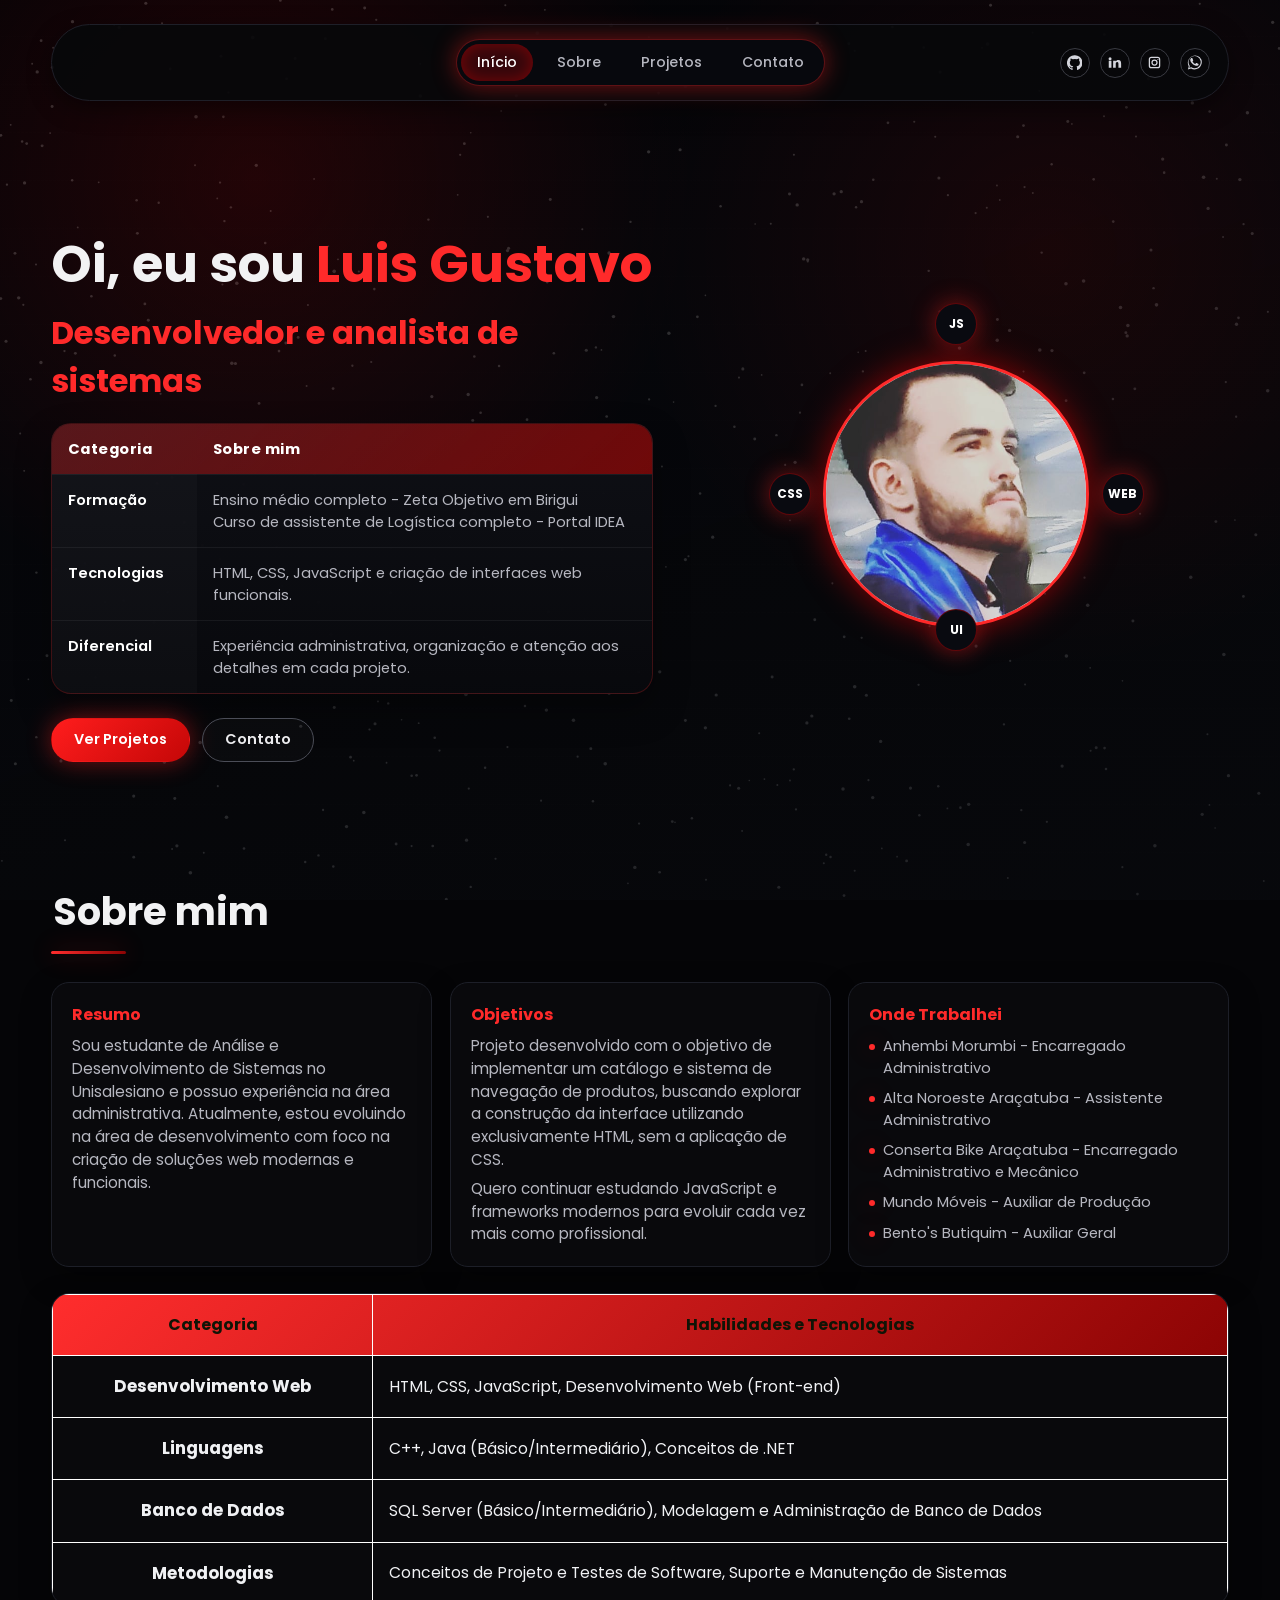
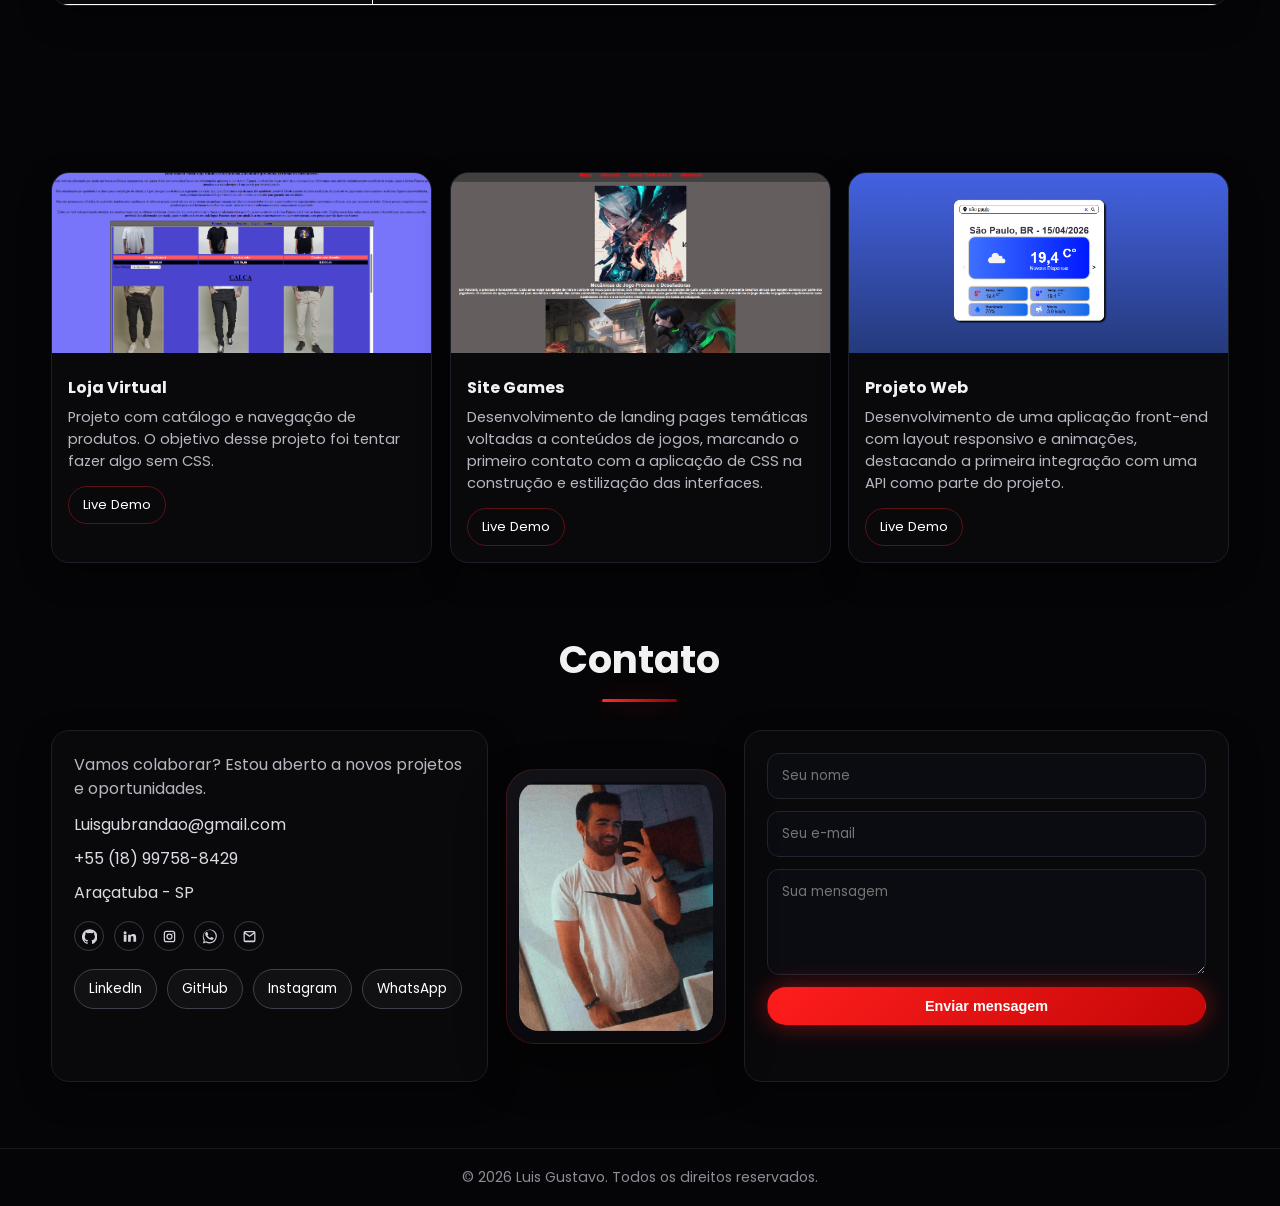
==== index.html @ 39b9f065 "Update index.html" ====
<!DOCTYPE html>
<html lang="pt-BR">
<head>
  <meta charset="UTF-8" />
  <meta name="viewport" content="width=device-width, initial-scale=1.0" />
  <title>Luis Gustavo | Portfólio</title>
  <link rel="icon" type="image/png" href="imagem/favicon.png.png" />
  <link rel="preconnect" href="https://fonts.googleapis.com" />
  <link rel="preconnect" href="https://fonts.gstatic.com" crossorigin />
  <link href="https://fonts.googleapis.com/css2?family=Poppins:wght@300;400;500;600;700;800&display=swap" rel="stylesheet" />
  <link rel="stylesheet" href="styles.css?v=20260416-1" />
  <style>
    .contact-form {
      position: relative;
      display: grid !important;
      grid-template-columns: 1fr !important;
      gap: 12px !important;
    }

    .contact-form input:not([type="hidden"]),
    .contact-form textarea {
      width: 100%;
      display: block;
      background: #0b0c12;
      border: 1px solid #22242f;
      border-radius: 12px;
      padding: 12px 14px;
      color: #fff;
      font-family: inherit;
    }

    .contact-form input:not([type="hidden"]):focus,
    .contact-form textarea:focus {
      outline: none;
      border-color: #a20a0a;
      box-shadow: 0 0 0 3px rgba(255, 0, 0, 0.12);
    }

    .contact-form input[type="hidden"] {
      display: none !important;
    }

    .contact-form .form-honeypot {
      position: absolute !important;
      left: -9999px !important;
      width: 1px !important;
      height: 1px !important;
      opacity: 0 !important;
      pointer-events: none !important;
    }
  </style>
</head>
<body>
  <canvas id="bg" aria-hidden="true"></canvas>
  <div class="page-bg" aria-hidden="true"></div>

  <header class="topbar">
    <nav class="menu" aria-label="Navegação principal">
      <a href="#home" class="menu-link active">Início</a>
      <a href="#about" class="menu-link">Sobre</a>
      <a href="#projects" class="menu-link">Projetos</a>
      <a href="#contact" class="menu-link">Contato</a>
    </nav>

    <div class="top-icons" aria-label="Links rápidos">
      <a class="icon-link" href="https://github.com/LuisGuga00" target="_blank" rel="noreferrer" title="GitHub" aria-label="GitHub">
        <svg viewBox="0 0 24 24" aria-hidden="true"><path d="M12 .5a12 12 0 0 0-3.8 23.4c.6.1.8-.2.8-.6v-2.1c-3.3.7-4-1.4-4-1.4-.6-1.3-1.3-1.7-1.3-1.7-1.1-.7.1-.7.1-.7 1.2.1 1.9 1.2 1.9 1.2 1.1 1.8 2.8 1.3 3.5 1 .1-.8.4-1.3.8-1.6-2.7-.3-5.5-1.4-5.5-6a4.8 4.8 0 0 1 1.3-3.4c-.1-.3-.6-1.5.1-3.1 0 0 1-.3 3.5 1.3a12 12 0 0 1 6.3 0c2.4-1.6 3.5-1.3 3.5-1.3.7 1.6.2 2.8.1 3.1a4.8 4.8 0 0 1 1.3 3.4c0 4.7-2.8 5.7-5.5 6 .4.3.9 1 .9 2.1v3.1c0 .4.2.7.8.6A12 12 0 0 0 12 .5Z"/></svg>
      </a>
      <a class="icon-link" href="https://www.linkedin.com/in/luis-gustavo-brand%C3%A3o-748a73319?utm_source=share_via&utm_content=profile&utm_medium=member_android" target="_blank" rel="noreferrer" title="LinkedIn" aria-label="LinkedIn">
        <svg viewBox="0 0 24 24" aria-hidden="true"><path d="M4.9 3.5a2.4 2.4 0 1 0 0 4.8 2.4 2.4 0 0 0 0-4.8ZM2.8 20.5h4.3V9.3H2.8v11.2Zm7 0H14v-6c0-1.6.3-3.2 2.3-3.2s2 1.8 2 3.3v5.9h4.3v-6.7c0-3.3-.7-5.9-4.6-5.9-1.9 0-3.2 1-3.7 2h-.1V9.3H9.8c.1 1.2 0 11.2 0 11.2Z"/></svg>
      </a>
      <a class="icon-link" href="https://www.instagram.com/luis_guga00?igsh=MWEwZDkyc3loMm81bg==" target="_blank" rel="noreferrer" title="Instagram" aria-label="Instagram">
        <svg viewBox="0 0 24 24" aria-hidden="true"><path d="M7 2.8h10A4.2 4.2 0 0 1 21.2 7v10a4.2 4.2 0 0 1-4.2 4.2H7A4.2 4.2 0 0 1 2.8 17V7A4.2 4.2 0 0 1 7 2.8Zm-.1 2A2.1 2.1 0 0 0 4.8 6.9v10.2a2.1 2.1 0 0 0 2.1 2.1h10.2a2.1 2.1 0 0 0 2.1-2.1V6.9a2.1 2.1 0 0 0-2.1-2.1H6.9Zm10.6 1.5a.9.9 0 1 1 0 1.8.9.9 0 0 1 0-1.8ZM12 7a5 5 0 1 1 0 10 5 5 0 0 1 0-10Zm0 2a3 3 0 1 0 0 6 3 3 0 0 0 0-6Z"/></svg>
      </a>
      <a class="icon-link" href="https://w.app/4zainm" target="_blank" rel="noreferrer" title="WhatsApp" aria-label="WhatsApp">
        <svg viewBox="0 0 24 24" aria-hidden="true"><path d="M20.5 3.5A11.7 11.7 0 0 0 2.8 18.2L1.4 23l5-1.3a11.8 11.8 0 0 0 5.6 1.4h.1A11.7 11.7 0 0 0 20.5 3.5Zm-8.4 17.6h-.1a9.7 9.7 0 0 1-4.9-1.4l-.4-.2-3 .8.8-2.9-.2-.4a9.7 9.7 0 1 1 7.8 4.1Zm5.3-7.3c-.3-.2-1.8-.9-2.1-1-.3-.1-.5-.2-.8.2l-.8 1c-.1.2-.3.2-.6.1s-1.3-.5-2.5-1.5c-.9-.8-1.5-1.8-1.7-2.1-.2-.3 0-.4.1-.6l.6-.7c.2-.2.2-.4.3-.6.1-.2 0-.4 0-.6 0-.1-.8-1.9-1.1-2.6-.3-.6-.5-.5-.8-.5h-.7c-.2 0-.6.1-.9.4-.3.3-1.2 1.1-1.2 2.7s1.2 3.2 1.4 3.4c.2.2 2.3 3.6 5.5 5 .8.3 1.5.5 2 .7.8.2 1.5.2 2.1.1.6-.1 1.8-.7 2.1-1.4.3-.7.3-1.3.2-1.4-.1-.1-.3-.2-.6-.4Z"/></svg>
      </a>
    </div>
  </header>

  <main>
    <section id="home" class="section hero">
      <div class="hero-text reveal">
        <h1>Oi, eu sou <span>Luis Gustavo</span></h1>
        <h2>Desenvolvedor e analista de sistemas</h2>
        <div class="hero-highlights" aria-label="Resumo profissional de Luis Gustavo">
          <table class="hero-table">
            <thead>
              <tr>
                <th>Categoria</th>
                <th>Sobre mim</th>
              </tr>
            </thead>
            <tbody>
              <tr>
                <td>Formação</td>
                <td>Ensino médio completo - Zeta Objetivo em Birigui<br />Curso de assistente de Logística completo - Portal IDEA</td>
              </tr>
              <tr>
                <td>Tecnologias</td>
                <td>HTML, CSS, JavaScript e criação de interfaces web funcionais.</td>
              </tr>
              <tr>
                <td>Diferencial</td>
                <td>Experiência administrativa, organização e atenção aos detalhes em cada projeto.</td>
              </tr>
            </tbody>
          </table>
        </div>

        <div class="hero-buttons">
          <a href="#projects" class="btn btn-primary">Ver Projetos</a>
          <a href="#contact" class="btn btn-secondary">Contato</a>
        </div>
      </div>

      <div class="hero-photo reveal delay-1">
        <div class="photo-ring">
          <img src="imagem/foto de perfil.jpg" alt="Foto de Luis Gustavo" />
        </div>

        <div class="orbit orbit-1"><span>JS</span></div>
        <div class="orbit orbit-2"><span>UI</span></div>
        <div class="orbit orbit-3"><span>WEB</span></div>
        <div class="orbit orbit-4"><span>CSS</span></div>
      </div>
    </section>

    <section id="about" class="section about">
      <div class="about-heading">
        
        <h3 class="section-title reveal">Sobre mim</h3>
      </div>

      <div class="about-grid">
        <article class="about-card reveal reveal-left">
          <h4>Resumo</h4>
          <p>
            Sou estudante de Análise e Desenvolvimento de Sistemas no Unisalesiano
             e possuo experiência na área administrativa. Atualmente, estou evoluindo
             na área de desenvolvimento com foco na criação de soluções web modernas e funcionais.
          </p>
        </article>

        <article class="about-card reveal reveal-pop delay-1">
          <h4>Objetivos</h4>
          <p>
           Projeto desenvolvido com o objetivo de implementar um catálogo e sistema de navegação de 
           produtos, buscando explorar a construção da interface utilizando exclusivamente HTML, sem a aplicação de CSS.
          </p>
          <p>
            Quero continuar estudando JavaScript e frameworks modernos para evoluir
            cada vez mais como profissional.
          </p>
        </article>

        <article class="about-card reveal reveal-right delay-2">
          <h4>Onde Trabalhei</h4>
          <ul class="work-list">
            <li>Anhembi Morumbi - Encarregado Administrativo</li>
            <li>Alta Noroeste Araçatuba - Assistente Administrativo</li>
            <li>Conserta Bike Araçatuba - Encarregado Administrativo e Mecânico</li>
            <li>Mundo Móveis - Auxiliar de Produção</li>
            <li>Bento's Butiquim - Auxiliar Geral</li>
          </ul>
        </article>
      </div>

      <div class="about-skills reveal reveal-pop delay-2">
        <table class="skills-table" aria-label="Habilidades técnicas">
          <thead>
            <tr>
              <th>Categoria</th>
              <th>Habilidades e Tecnologias</th>
            </tr>
          </thead>
          <tbody>
            <tr>
              <td>Desenvolvimento Web</td>
              <td>HTML, CSS, JavaScript, Desenvolvimento Web (Front-end)</td>
            </tr>
            <tr>
              <td>Linguagens</td>
              <td>C++, Java (Básico/Intermediário), Conceitos de .NET</td>
            </tr>
            <tr>
              <td>Banco de Dados</td>
              <td>SQL Server (Básico/Intermediário), Modelagem e Administração de Banco de Dados</td>
            </tr>
            <tr>
              <td>Metodologias</td>
              <td>Conceitos de Projeto e Testes de Software, Suporte e Manutenção de Sistemas</td>
            </tr>
          </tbody>
        </table>
      </div>

    
    </section>

    <section id="projects" class="section projects">
      <h3 class="section-title reveal">Projetos</h3>

      <div class="project-grid">
        <article class="project-card reveal reveal-left">
          <img src="imagem/projeto 1 .png" alt="Preview do projeto Loja Virtual" />
          <div class="project-content">
            <h4>Loja Virtual</h4>
            <p>Projeto com catálogo e navegação de produtos. O objetivo desse projeto foi tentar fazer algo sem CSS.</p>
            <div class="project-actions">
              <a href="trabalho/PRINCIPAL.html" target="_blank" rel="noreferrer">Live Demo</a>
            </div>
          </div>
        </article>

        <article class="project-card reveal reveal-pop delay-1">
          <img src="imagem/projeto 2.png" alt="Preview do projeto Site Games" />
          <div class="project-content">
            <h4>Site Games</h4>
            <p>Desenvolvimento de landing pages temáticas voltadas a conteúdos de jogos, marcando
               o primeiro contato com a aplicação de CSS na construção e estilização das interfaces.</p>
            <div class="project-actions">
              <a href="site/index.html" target="_blank" rel="noreferrer">Live Demo</a>
            </div>
          </div>
        </article>

        <article class="project-card reveal reveal-right delay-2">
          <img src="imagem/projeto 3.png" alt="Preview do Projeto Web" />
          <div class="project-content">
            <h4>Projeto Web</h4>
            <p>Desenvolvimento de uma aplicação front-end com layout responsivo e animações,
              destacando a primeira integração com uma API como parte do projeto.</p>
            <div class="project-actions">
              <a href="projeto/index.html" target="_blank" rel="noreferrer">Live Demo</a>
            </div>
          </div>
        </article>
      </div>
    </section>

    <section id="contact" class="section contact">
      <h3 class="section-title reveal">Contato</h3>

      <div class="contact-grid">
        <div class="contact-info reveal reveal-left">
          <p>Vamos colaborar? Estou aberto a novos projetos e oportunidades.</p>
          <ul>
            <li>Luisgubrandao@gmail.com</li>
            <li>+55 (18) 99758-8429</li>
            <li>Araçatuba - SP</li>
          </ul>
          <div class="contact-socials">
            <a class="icon-link" href="https://github.com/LuisGuga00" target="_blank" rel="noreferrer" title="GitHub" aria-label="GitHub">
              <svg viewBox="0 0 24 24" aria-hidden="true"><path d="M12 .5a12 12 0 0 0-3.8 23.4c.6.1.8-.2.8-.6v-2.1c-3.3.7-4-1.4-4-1.4-.6-1.3-1.3-1.7-1.3-1.7-1.1-.7.1-.7.1-.7 1.2.1 1.9 1.2 1.9 1.2 1.1 1.8 2.8 1.3 3.5 1 .1-.8.4-1.3.8-1.6-2.7-.3-5.5-1.4-5.5-6a4.8 4.8 0 0 1 1.3-3.4c-.1-.3-.6-1.5.1-3.1 0 0 1-.3 3.5 1.3a12 12 0 0 1 6.3 0c2.4-1.6 3.5-1.3 3.5-1.3.7 1.6.2 2.8.1 3.1a4.8 4.8 0 0 1 1.3 3.4c0 4.7-2.8 5.7-5.5 6 .4.3.9 1 .9 2.1v3.1c0 .4.2.7.8.6A12 12 0 0 0 12 .5Z"/></svg>
            </a>
            <a class="icon-link" href="https://www.linkedin.com/in/luis-gustavo-brand%C3%A3o-748a73319?utm_source=share_via&utm_content=profile&utm_medium=member_android" target="_blank" rel="noreferrer" title="LinkedIn" aria-label="LinkedIn">
              <svg viewBox="0 0 24 24" aria-hidden="true"><path d="M4.9 3.5a2.4 2.4 0 1 0 0 4.8 2.4 2.4 0 0 0 0-4.8ZM2.8 20.5h4.3V9.3H2.8v11.2Zm7 0H14v-6c0-1.6.3-3.2 2.3-3.2s2 1.8 2 3.3v5.9h4.3v-6.7c0-3.3-.7-5.9-4.6-5.9-1.9 0-3.2 1-3.7 2h-.1V9.3H9.8c.1 1.2 0 11.2 0 11.2Z"/></svg>
            </a>
            <a class="icon-link" href="https://www.instagram.com/luis_guga00?igsh=MWEwZDkyc3loMm81bg==" target="_blank" rel="noreferrer" title="Instagram" aria-label="Instagram">
              <svg viewBox="0 0 24 24" aria-hidden="true"><path d="M7 2.8h10A4.2 4.2 0 0 1 21.2 7v10a4.2 4.2 0 0 1-4.2 4.2H7A4.2 4.2 0 0 1 2.8 17V7A4.2 4.2 0 0 1 7 2.8Zm-.1 2A2.1 2.1 0 0 0 4.8 6.9v10.2a2.1 2.1 0 0 0 2.1 2.1h10.2a2.1 2.1 0 0 0 2.1-2.1V6.9a2.1 2.1 0 0 0-2.1-2.1H6.9Zm10.6 1.5a.9.9 0 1 1 0 1.8.9.9 0 0 1 0-1.8ZM12 7a5 5 0 1 1 0 10 5 5 0 0 1 0-10Zm0 2a3 3 0 1 0 0 6 3 3 0 0 0 0-6Z"/></svg>
            </a>
            <a class="icon-link" href="https://w.app/4zainm" target="_blank" rel="noreferrer" title="WhatsApp" aria-label="WhatsApp">
        <svg viewBox="0 0 24 24" aria-hidden="true"><path d="M20.5 3.5A11.7 11.7 0 0 0 2.8 18.2L1.4 23l5-1.3a11.8 11.8 0 0 0 5.6 1.4h.1A11.7 11.7 0 0 0 20.5 3.5Zm-8.4 17.6h-.1a9.7 9.7 0 0 1-4.9-1.4l-.4-.2-3 .8.8-2.9-.2-.4a9.7 9.7 0 1 1 7.8 4.1Zm5.3-7.3c-.3-.2-1.8-.9-2.1-1-.3-.1-.5-.2-.8.2l-.8 1c-.1.2-.3.2-.6.1s-1.3-.5-2.5-1.5c-.9-.8-1.5-1.8-1.7-2.1-.2-.3 0-.4.1-.6l.6-.7c.2-.2.2-.4.3-.6.1-.2 0-.4 0-.6 0-.1-.8-1.9-1.1-2.6-.3-.6-.5-.5-.8-.5h-.7c-.2 0-.6.1-.9.4-.3.3-1.2 1.1-1.2 2.7s1.2 3.2 1.4 3.4c.2.2 2.3 3.6 5.5 5 .8.3 1.5.5 2 .7.8.2 1.5.2 2.1.1.6-.1 1.8-.7 2.1-1.4.3-.7.3-1.3.2-1.4-.1-.1-.3-.2-.6-.4Z"/></svg>
      </a>
            <a class="icon-link" href="mailto:Luisgubrandao@gmail.com" title="Email" aria-label="Email">
              <svg viewBox="0 0 24 24" aria-hidden="true"><path d="M2.5 5.5A2.5 2.5 0 0 1 5 3h14a2.5 2.5 0 0 1 2.5 2.5v13A2.5 2.5 0 0 1 19 21H5a2.5 2.5 0 0 1-2.5-2.5v-13Zm2.4-.5L12 10.3 19.1 5H4.9Zm14.6 2.5-6.8 5a1.2 1.2 0 0 1-1.4 0l-6.8-5V18a.5.5 0 0 0 .5.5h14a.5.5 0 0 0 .5-.5V7.5Z"/></svg>
            </a>
          </div>
          <div class="contact-links">
            <a href="https://www.linkedin.com/in/luis-gustavo-brand%C3%A3o-748a73319?utm_source=share_via&utm_content=profile&utm_medium=member_android" target="_blank" rel="noreferrer">LinkedIn</a>
            <a href="https://github.com/LuisGuga00" target="_blank" rel="noreferrer">GitHub</a>
            <a href="https://www.instagram.com/luis_guga00?igsh=MWEwZDkyc3loMm81bg==" target="_blank" rel="noreferrer">Instagram</a>
            <a href="https://w.app/4zainm" target="_blank" rel="noreferrer">WhatsApp</a>
          </div>
        </div>

        <figure class="story-photo photo-contact reveal reveal-pop delay-1">
          <img src="imagem/WhatsApp Image 2026-04-15 at 19.31.37.jpeg" alt="Luis Gustavo em outro momento pessoal" />
        </figure>

        <form class="contact-form reveal reveal-right delay-1" action="https://formsubmit.co/Luisgubrandao@gmail.com" method="post" data-ajax-action="https://formsubmit.co/ajax/Luisgubrandao@gmail.com">
          <input type="hidden" name="_next" value="" />
          <input type="hidden" name="_subject" value="Novo contato pelo portfólio" />
          <input type="hidden" name="_template" value="table" />
          <input type="hidden" name="_captcha" value="true" />
          <input type="text" name="_honey" class="form-honeypot" tabindex="-1" autocomplete="off" />
          <input type="text" name="nome" placeholder="Seu nome" required />
          <input type="email" name="email" placeholder="Seu e-mail" required />
          <textarea name="mensagem" rows="4" placeholder="Sua mensagem" required></textarea>
          <button type="submit" class="btn btn-primary">Enviar mensagem</button>
          <p class="form-status" aria-live="polite"></p>
        </form>
      </div>

    
    </section>
  </main>

  <footer>
    <p>&copy; <span id="current-year"></span> Luis Gustavo. Todos os direitos reservados.</p>
  </footer>

  <script src="script.js?v=20260416-1"></script>
</body>
</html>
---- styles.css ----
:root {
  --bg: #050507;
  --bg-soft: #0c0c11;
  --panel: rgba(10, 10, 14, 0.9);
  --line: #1e1f28;
  --text: #f2f2f3;
  --muted: #b6b7c0;
  --red: #ff2a2a;
  --red-soft: #c70d0d;
  --glow: 0 0 24px rgba(255, 30, 30, 0.45);
}

* {
  margin: 0;
  padding: 0;
  box-sizing: border-box;
}

html {
  scroll-behavior: smooth;
}

body {
  font-family: "Poppins", sans-serif;
  color: var(--text);
  background: var(--bg);
  min-height: 100vh;
  line-height: 1.5;
}

#bg {
  position: fixed;
  inset: 0;
  width: 100%;
  height: 100%;
  z-index: -2;
  pointer-events: none;
}

.page-bg {
  position: fixed;
  inset: 0;
  z-index: -1;
  background:
    radial-gradient(circle at 20% 20%, rgba(255, 0, 0, 0.12), transparent 35%),
    radial-gradient(circle at 82% 28%, rgba(255, 0, 0, 0.08), transparent 34%),
    linear-gradient(160deg, rgba(4, 4, 6, 0.82) 0%, rgba(6, 7, 10, 0.84) 35%, rgba(8, 9, 13, 0.9) 100%);
}

.page-bg::before {
  content: "";
  position: absolute;
  inset: 0;
  background: repeating-linear-gradient(
    0deg,
    transparent 0,
    transparent 47px,
    rgba(255, 255, 255, 0.02) 48px
  );
  opacity: 0.35;
}

.topbar {
  width: min(1180px, 92%);
  margin: 24px auto 0;
  padding: 14px 18px;
  border: 1px solid var(--line);
  border-radius: 999px;
  background: rgba(7, 8, 11, 0.9);
  box-shadow: 0 8px 24px rgba(0, 0, 0, 0.45);
  display: flex;
  align-items: center;
  justify-content: center;
  gap: 18px;
  position: sticky;
  top: 16px;
  z-index: 10;
}

.menu {
  display: flex;
  align-items: center;
  justify-content: center;
  gap: 8px;
  padding: 4px;
  border-radius: 999px;
  border: 1px solid rgba(255, 36, 36, 0.35);
  box-shadow: var(--glow);
  background: #07080d;
}

.menu-link {
  color: var(--muted);
  text-decoration: none;
  font-size: 0.88rem;
  font-weight: 500;
  padding: 8px 16px;
  border-radius: 999px;
  transition: 0.25s ease;
}

.menu-link:hover,
.menu-link.active {
  color: white;
  background: rgba(255, 0, 0, 0.18);
  box-shadow: inset 0 0 16px rgba(255, 0, 0, 0.35);
}

.top-icons {
  position: absolute;
  right: 18px;
  display: flex;
  gap: 10px;
}

.icon-link {
  width: 30px;
  height: 30px;
  border-radius: 50%;
  border: 1px solid #393a42;
  display: grid;
  place-items: center;
  color: #d4d5dc;
  text-decoration: none;
  font-size: 0.72rem;
  font-weight: 700;
  transition: 0.25s ease;
}

.icon-link svg {
  width: 15px;
  height: 15px;
  fill: currentColor;
}

.icon-link:hover {
  border-color: var(--red);
  color: #fff;
  box-shadow: var(--glow);
}

main {
  width: min(1180px, 92%);
  margin: 28px auto 0;
}

.section {
  min-height: auto;
  padding: clamp(28px, 5vw, 44px) 0;
  scroll-margin-top: 120px;
}

.section + .section {
  padding-top: clamp(14px, 3vw, 24px);
}

.hero {
  display: grid;
  grid-template-columns: 1.05fr 0.95fr;
  align-items: center;
  gap: 30px;
  position: relative;
  min-height: calc(100vh - 170px);
}

.kicker {
  color: var(--red);
  font-weight: 600;
  margin-bottom: 8px;
}

.hero h1 {
  font-size: clamp(2rem, 4vw, 3.2rem);
  margin-bottom: 6px;
}

.hero h1 span {
  color: var(--red);
}

.hero h2 {
  font-size: clamp(1.4rem, 3vw, 2rem);
  color: var(--red);
  margin-bottom: 16px;
}

.hero p {
  max-width: 580px;
  color: var(--muted);
}

.hero-highlights {
  max-width: 620px;
  margin-top: 18px;
  border: 1px solid rgba(255, 42, 42, 0.22);
  border-radius: 20px;
  background: linear-gradient(180deg, rgba(15, 16, 22, 0.96), rgba(8, 9, 13, 0.96));
  box-shadow: 0 16px 34px rgba(0, 0, 0, 0.34);
  overflow: hidden;
}

.hero-table {
  width: 100%;
  border-collapse: collapse;
}

.hero-table thead {
  background: linear-gradient(135deg, rgba(255, 42, 42, 0.3), rgba(122, 8, 8, 0.9));
}

.hero-table th,
.hero-table td {
  padding: 14px 16px;
  text-align: left;
  border-bottom: 1px solid rgba(255, 255, 255, 0.06);
}

.hero-table th {
  color: #fff;
  font-size: 0.92rem;
  letter-spacing: 0.03em;
}

.hero-table td {
  color: var(--muted);
  font-size: 0.92rem;
  vertical-align: top;
}

.hero-table tbody tr:last-child td {
  border-bottom: none;
}

.hero-table tbody td:first-child {
  width: 145px;
  color: #fff;
  font-weight: 600;
  background: rgba(255, 255, 255, 0.02);
}

.hero-buttons {
  margin-top: 24px;
  display: flex;
  gap: 12px;
  flex-wrap: wrap;
}

.btn {
  border: 1px solid transparent;
  border-radius: 999px;
  padding: 10px 22px;
  text-decoration: none;
  font-weight: 600;
  font-size: 0.9rem;
  cursor: pointer;
  transition: 0.25s ease;
}

.btn-primary {
  background: linear-gradient(135deg, #ff1d1d, #c50707);
  color: #fff;
  box-shadow: var(--glow);
}

.btn-primary:hover {
  transform: translateY(-1px);
  filter: brightness(1.08);
}

.btn-secondary {
  border-color: #4b4d57;
  color: #ebebee;
  background: rgba(255, 255, 255, 0.02);
}

.btn-secondary:hover {
  border-color: var(--red);
  color: #fff;
}

.hero-photo {
  position: relative;
  width: min(370px, 92%);
  aspect-ratio: 1 / 1;
  margin-inline: auto;
}

.photo-ring {
  position: absolute;
  inset: 14%;
  border-radius: 50%;
  border: 3px solid #ff2a2a;
  box-shadow: 0 0 34px rgba(255, 0, 0, 0.5);
  overflow: hidden;
  background: #fff;
}

.photo-ring img {
  width: 100%;
  height: 100%;
  object-fit: cover;
}

.orbit {
  position: absolute;
  inset: 0;
  animation: spin 9s linear infinite;
}

.orbit span {
  position: absolute;
  top: 4%;
  left: 50%;
  transform: translate(-50%, -50%);
  width: 42px;
  height: 42px;
  border-radius: 50%;
  border: 1px solid rgba(255, 0, 0, 0.35);
  background: #090a10;
  color: #fff;
  font-size: 0.75rem;
  font-weight: 700;
  display: grid;
  place-items: center;
  box-shadow: var(--glow);
}

.orbit-2 {
  animation-duration: 11s;
  animation-direction: reverse;
}

.orbit-2 span {
  top: auto;
  bottom: 2%;
}

.orbit-3 {
  animation-duration: 13s;
}

.orbit-3 span {
  top: 50%;
  left: 95%;
}

.orbit-4 {
  animation-duration: 15s;
  animation-direction: reverse;
}

.orbit-4 span {
  top: 50%;
  left: 5%;
}

@keyframes spin {
  to {
    transform: rotate(360deg);
  }
}

.section-title {
  text-align: center;
  font-size: clamp(1.8rem, 3vw, 2.4rem);
  margin-bottom: 28px;
}

.section-title::after {
  content: "";
  display: block;
  width: 75px;
  height: 3px;
  margin: 10px auto 0;
  border-radius: 999px;
  background: linear-gradient(to right, #ff2d2d, #8c0404);
  box-shadow: var(--glow);
}

.about-grid,
.project-grid,
.contact-grid {
  display: grid;
  gap: 18px;
}

.about,
.projects {
  position: relative;
}

.about-heading {
  display: grid;
  grid-template-columns: 220px 1fr;
  align-items: center;
  gap: 24px;
  margin-bottom: 28px;
}

.about-heading .section-title {
  margin-bottom: 0;
}

.about-heading .section-title::after {
  margin-left: 0;
}

.about-grid {
  grid-template-columns: repeat(3, minmax(0, 1fr));
}

.story-photo {
  position: absolute;
  width: 190px;
  aspect-ratio: 4 / 5;
  padding: 12px;
  border-radius: 28px;
  background: linear-gradient(180deg, rgba(18, 18, 24, 0.96), rgba(10, 10, 14, 0.92));
  border: 1px solid rgba(255, 42, 42, 0.2);
  box-shadow: 0 24px 48px rgba(0, 0, 0, 0.45);
  overflow: hidden;
  transform: rotate(-4deg);
  z-index: 2;
}

.story-photo img {
  width: 100%;
  height: 100%;
  object-fit: cover;
  border-radius: 20px;
}

.photo-about {
  position: relative;
  inset: auto;
  width: 220px;
  justify-self: start;
  transform: none;
}

.floating-shot {
  position: absolute;
  width: 170px;
  padding: 10px;
  border-radius: 24px;
  background: linear-gradient(180deg, rgba(17, 17, 22, 0.96), rgba(10, 10, 14, 0.92));
  border: 1px solid rgba(255, 42, 42, 0.18);
  box-shadow: 0 22px 44px rgba(0, 0, 0, 0.38);
  overflow: hidden;
  z-index: 1;
}

.floating-shot img {
  width: 100%;
  height: 100%;
  display: block;
  object-fit: cover;
  border-radius: 16px;
}

.shot-hero {
  right: 30px;
  bottom: 30px;
  aspect-ratio: 4 / 5;
  transform: rotate(6deg);
}

.shot-code {
  right: -18px;
  bottom: -34px;
  width: 190px;
  aspect-ratio: 4 / 5;
  transform: rotate(5deg);
}

.about-skills {
  margin-top: 26px;
  background: var(--panel);
  border: 1px solid #1d1f28;
  border-radius: 18px;
  box-shadow: 0 12px 30px rgba(0, 0, 0, 0.35);
  overflow: hidden;
}

.skills-table {
  width: 100%;
  border-collapse: collapse;
}

.skills-table thead {
  background: linear-gradient(135deg, #ff2d2d, #8c0404);
}

.skills-table th,
.skills-table td {
  padding: 18px 16px;
  border: 1px solid rgb(255, 255, 255);
}

.skills-table th {
  color: #101406;
  font-size: 1rem;
  text-align: center;
}

.skills-table td {
  color: #f0f1f4;
  font-size: 0.98rem;
  vertical-align: middle;
}

.skills-table tbody td:first-child {
  width: 320px;
  text-align: center;
  font-size: 1.05rem;
  font-weight: 700;
}

.about-card,
.project-card,
.contact-info,
.contact-form {
  background: var(--panel);
  border: 1px solid #1d1f28;
  border-radius: 18px;
  box-shadow: 0 12px 30px rgba(0, 0, 0, 0.35);
}

.about-card {
  padding: 20px;
}

.about-card h4 {
  color: var(--red);
  margin-bottom: 8px;
}

.about-card p {
  color: var(--muted);
  font-size: 0.95rem;
  margin-top: 6px;
}

.work-list {
  list-style: none;
  margin-top: 8px;
  display: grid;
  gap: 8px;
}

.work-list li {
  color: var(--muted);
  font-size: 0.92rem;
  padding-left: 14px;
  position: relative;
}

.work-list li::before {
  content: "";
  position: absolute;
  left: 0;
  top: 9px;
  width: 6px;
  height: 6px;
  border-radius: 50%;
  background: #ff2a2a;
  box-shadow: var(--glow);
}

.project-grid {
  grid-template-columns: repeat(3, minmax(0, 1fr));
}

.project-card {
  overflow: hidden;
  transition: 0.25s ease;
}

.project-card:hover {
  transform: translateY(-4px);
  border-color: #4c1010;
  box-shadow: 0 0 26px rgba(255, 0, 0, 0.22);
}

.project-card img {
  width: 100%;
  height: 180px;
  object-fit: cover;
}

.project-content {
  padding: 16px;
}

.project-content h4 {
  margin-bottom: 6px;
}

.project-content p {
  color: var(--muted);
  font-size: 0.92rem;
  margin-bottom: 14px;
}

.project-actions a {
  color: #fff;
  font-size: 0.82rem;
  text-decoration: none;
  border: 1px solid #5a1212;
  border-radius: 999px;
  padding: 8px 14px;
  display: inline-block;
  transition: 0.25s ease;
}

.project-actions a:hover {
  background: rgba(255, 0, 0, 0.16);
  box-shadow: var(--glow);
}

.contact-grid {
  grid-template-columns: 0.9fr 220px 1fr;
}

.contact-info,
.contact-form {
  padding: 22px;
}

.photo-contact {
  position: relative;
  inset: auto;
  width: 100%;
  max-width: 220px;
  align-self: center;
  justify-self: center;
  transform: rotate(4deg);
}

.contact {
  position: relative;
}

.shot-contact {
  left: -10px;
  bottom: 24px;
  width: 210px;
  aspect-ratio: 1 / 1;
  transform: rotate(-5deg);
}

.contact-info p {
  color: var(--muted);
  margin-bottom: 12px;
}

.contact-info ul {
  list-style: none;
  display: grid;
  gap: 10px;
  color: #dbdbe3;
}

.contact-socials {
  margin-top: 16px;
  display: flex;
  gap: 10px;
  flex-wrap: wrap;
}

.contact-links {
  margin-top: 18px;
  display: flex;
  flex-wrap: wrap;
  gap: 10px;
}

.contact-links a {
  text-decoration: none;
  color: #fff;
  font-size: 0.85rem;
  padding: 9px 14px;
  border-radius: 999px;
  border: 1px solid #3e414c;
  background: rgba(255, 255, 255, 0.03);
  transition: 0.25s ease;
}

.contact-links a:hover {
  border-color: var(--red);
  box-shadow: var(--glow);
}

.contact-note {
  color: var(--muted);
  font-size: 0.9rem;
}

.contact-form {
  display: grid;
  gap: 12px;
}

.form-honeypot {
  position: absolute;
  opacity: 0;
  pointer-events: none;
}

.contact-form input,
.contact-form textarea {
  width: 100%;
  background: #0b0c12;
  border: 1px solid #22242f;
  border-radius: 12px;
  padding: 12px 14px;
  color: #fff;
  font-family: inherit;
}

.contact-form input:focus,
.contact-form textarea:focus {
  outline: none;
  border-color: #a20a0a;
  box-shadow: 0 0 0 3px rgba(255, 0, 0, 0.12);
}

.form-status {
  min-height: 1.4rem;
  font-size: 0.92rem;
  color: var(--muted);
}

.form-status.is-success {
  color: #9df5a6;
}

.form-status.is-error {
  color: #ff8d8d;
}

footer {
  border-top: 1px solid #1a1b22;
  margin-top: 22px;
  padding: 18px;
  text-align: center;
  color: #8c8d97;
  font-size: 0.88rem;
}

.reveal {
  --reveal-x: 0px;
  --reveal-y: 30px;
  --reveal-scale: 0.96;
  opacity: 0;
  filter: blur(12px);
  transform: translate3d(var(--reveal-x), var(--reveal-y), 0) scale(var(--reveal-scale));
  transition:
    opacity 0.75s cubic-bezier(0.22, 1, 0.36, 1),
    transform 0.75s cubic-bezier(0.22, 1, 0.36, 1),
    filter 0.75s ease;
  will-change: opacity, transform, filter;
}

.reveal.show {
  opacity: 1;
  filter: blur(0);
  transform: translate3d(0, 0, 0) scale(1);
}

.reveal-left {
  --reveal-x: -42px;
  --reveal-y: 18px;
}

.reveal-right {
  --reveal-x: 42px;
  --reveal-y: 18px;
}

.reveal-pop {
  --reveal-y: 22px;
  --reveal-scale: 0.9;
}

.delay-1 { transition-delay: 0.12s; }
.delay-2 { transition-delay: 0.24s; }

@media (max-width: 980px) {
  .hero,
  .about-heading,
  .about-grid,
  .project-grid,
  .contact-grid {
    grid-template-columns: 1fr;
  }

  .hero {
    text-align: center;
    min-height: auto;
  }

  .hero p {
    margin-inline: auto;
  }

  .hero-highlights {
    margin-inline: auto;
  }

  .hero-buttons {
    justify-content: center;
  }

  .story-photo {
    position: static;
    width: min(240px, 72%);
    margin: 18px auto 0;
    transform: none;
  }

  .floating-shot {
    position: static;
    width: min(250px, 72%);
    margin: 18px auto 0;
    transform: none;
  }

  .about-heading .section-title,
  .about-heading .section-title::after {
    margin-left: auto;
    margin-right: auto;
  }

  .photo-contact {
    max-width: 240px;
  }
}

@media (max-width: 740px) {
  .topbar {
    width: 95%;
    border-radius: 22px;
    padding: 12px;
    flex-direction: column;
    justify-content: center;
  }

  .menu {
    width: 100%;
    justify-content: space-between;
    overflow-x: auto;
  }

  .top-icons {
    position: static;
  }

  .menu-link {
    white-space: nowrap;
    padding: 8px 13px;
  }

  .section {
    min-height: auto;
    padding: 28px 0;
  }

  .project-card img {
    height: 160px;
  }

  .hero-table,
  .hero-table thead,
  .hero-table tbody,
  .hero-table tr,
  .hero-table th,
  .hero-table td {
    display: block;
  }

  .hero-table thead {
    display: none;
  }

  .hero-table tr {
    border-bottom: 1px solid rgba(255, 255, 255, 0.06);
  }

  .hero-table tr:last-child {
    border-bottom: none;
  }

  .hero-table td {
    border-bottom: none;
    padding: 8px 14px;
  }

  .hero-table tbody td:first-child {
    width: 100%;
    padding-top: 14px;
    background: transparent;
    color: var(--red);
  }

  .hero-table tbody td:last-child {
    padding-bottom: 14px;
  }

  .skills-table,
  .skills-table thead,
  .skills-table tbody,
  .skills-table tr,
  .skills-table th,
  .skills-table td {
    display: block;
  }

  .skills-table thead {
    display: none;
  }

  .skills-table tr {
    border-bottom: 1px solid rgba(78, 12, 165, 0.3);
  }

  .skills-table tr:last-child {
    border-bottom: none;
  }

  .skills-table td {
    border: none;
    padding: 10px 14px;
  }

  .skills-table tbody td:first-child {
    width: 100%;
    text-align: left;
    color: #b4ef59;
    padding-top: 16px;
    padding-bottom: 4px;
  }

  .skills-table tbody td:last-child {
    padding-bottom: 16px;
  }
}
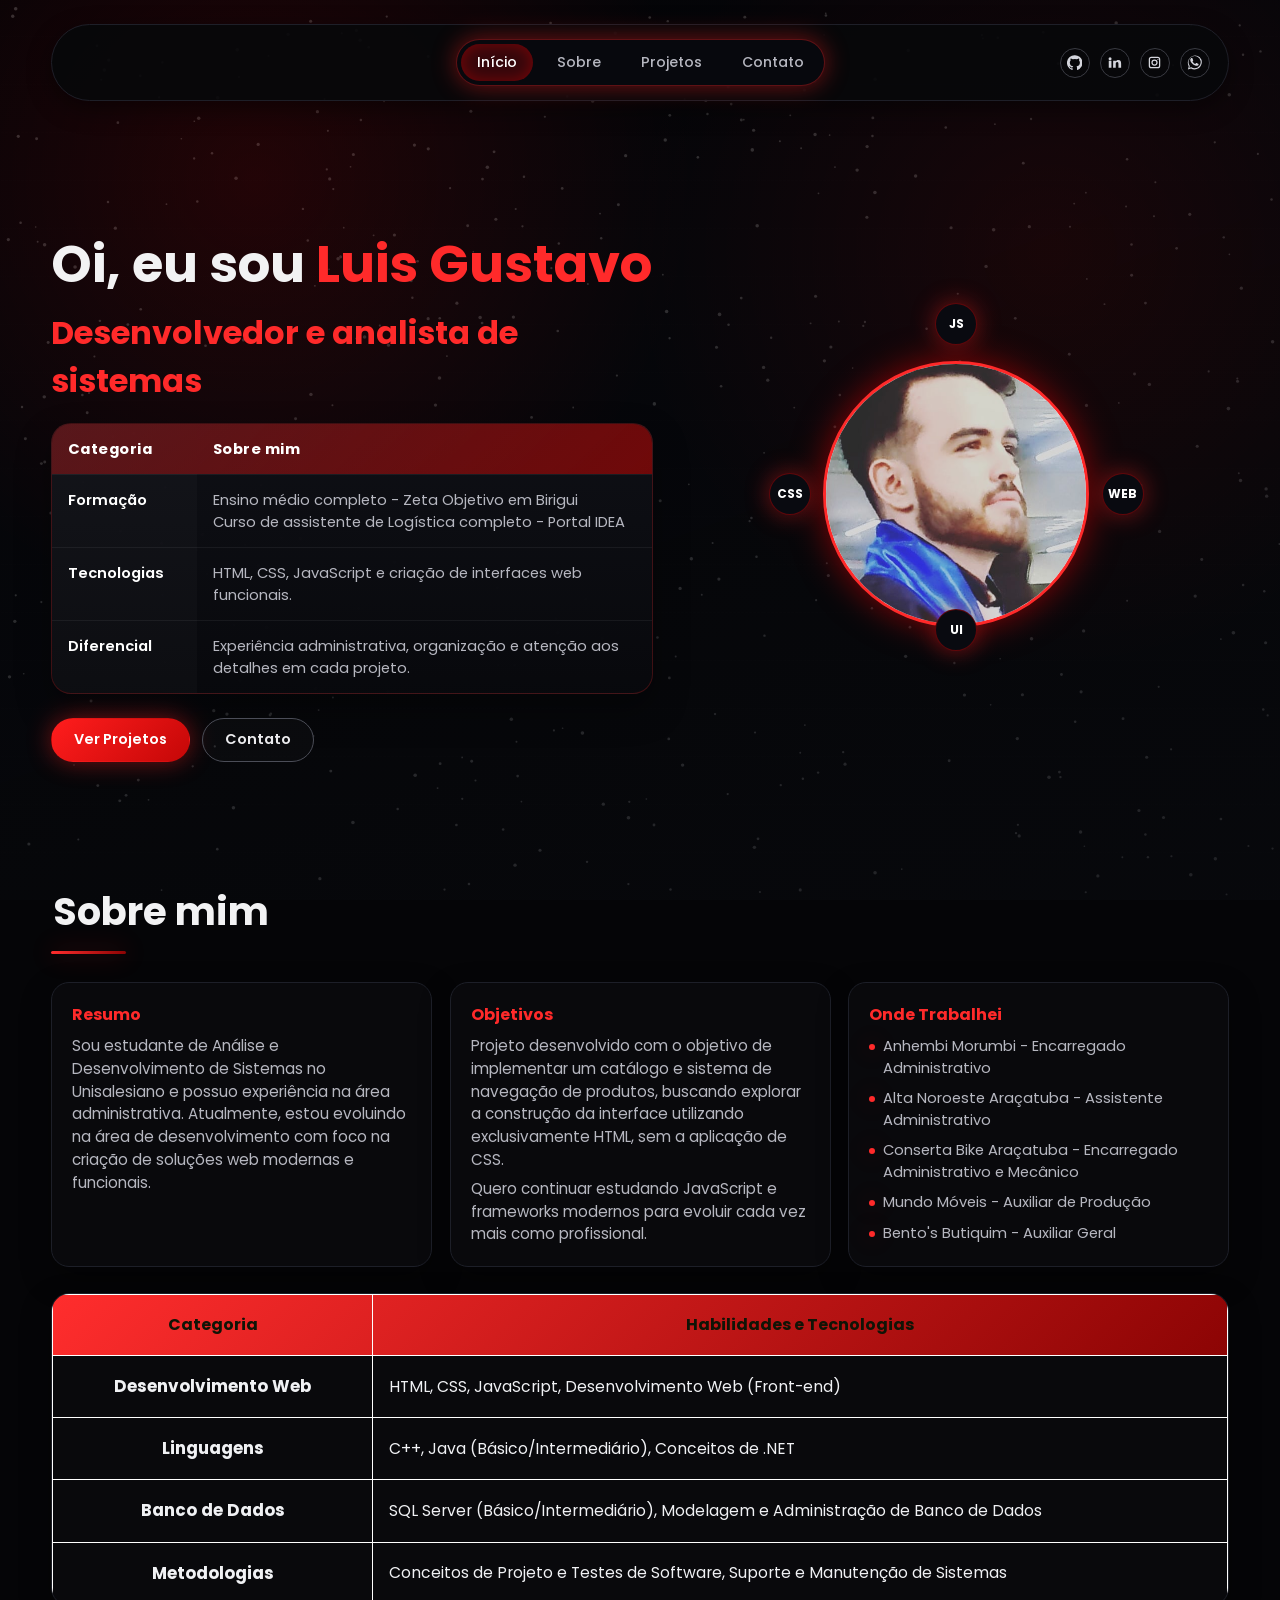
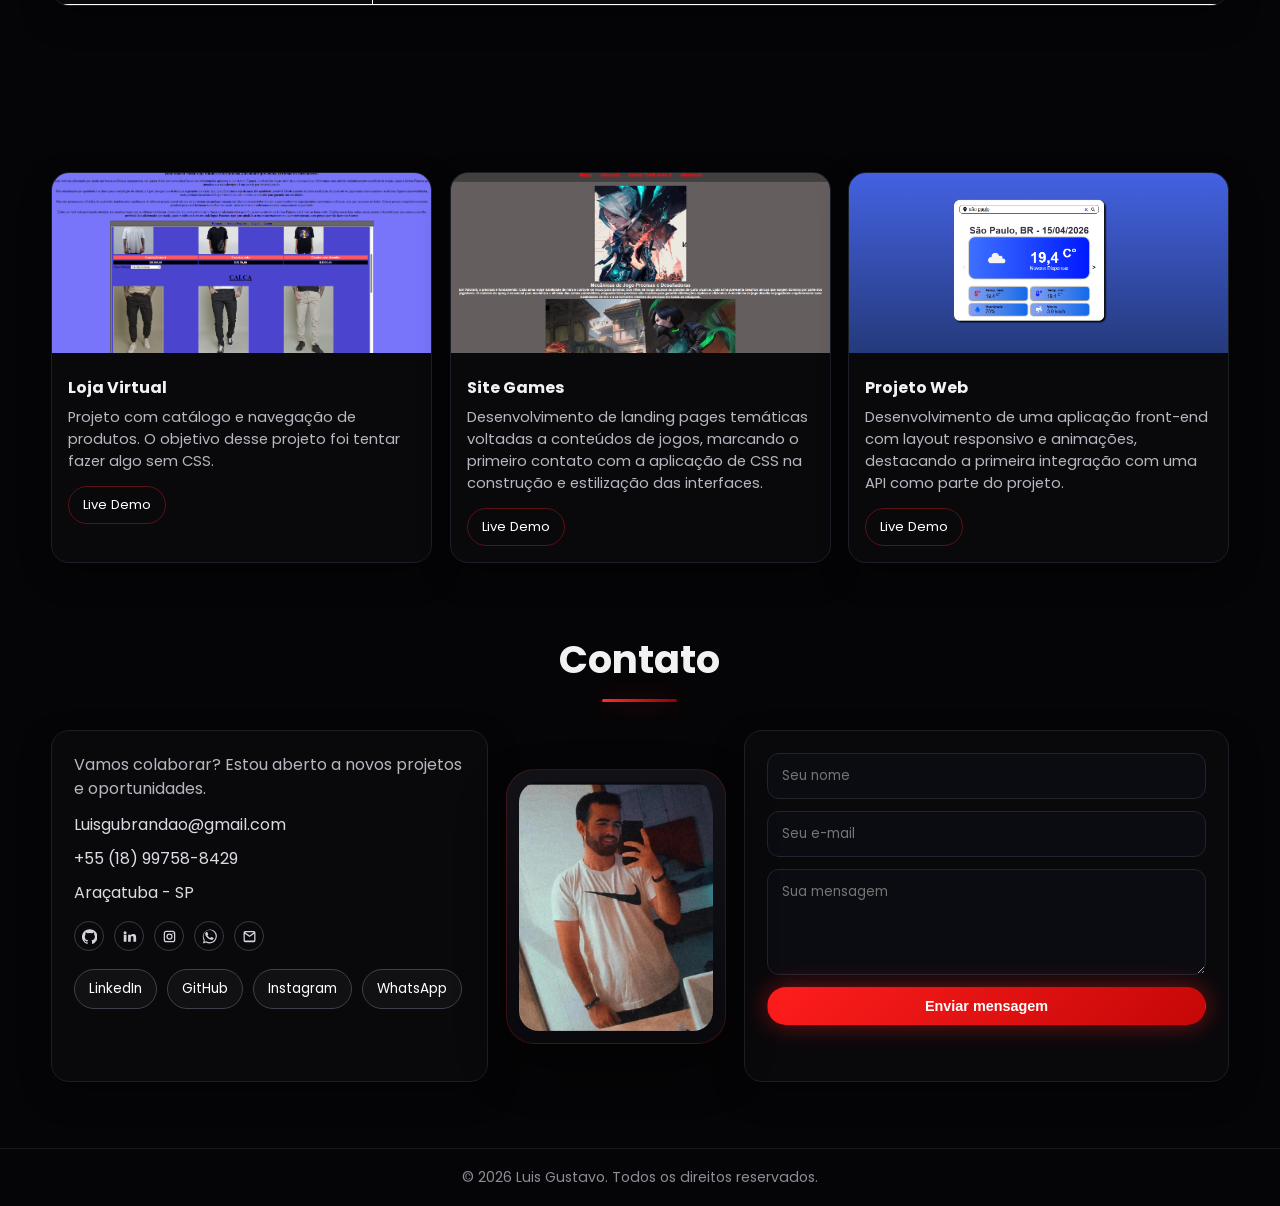
==== commit c324ab18: "Update index.html" ====
--- a/index.html
+++ b/index.html
@@ -83,7 +83,7 @@
       <div class="hero-text reveal">
         <h1>Oi, eu sou <span>Luis Gustavo</span></h1>
         <h2>Desenvolvedor e analista de sistemas</h2>
-        <div class="hero-highlights" aria-label="Resumo profissional de Luis Gustavo">
+        <div class="hero-highlights hover-tilt" aria-label="Resumo profissional de Luis Gustavo">
           <table class="hero-table">
             <thead>
               <tr>
@@ -133,7 +133,7 @@
       </div>
 
       <div class="about-grid">
-        <article class="about-card reveal reveal-left">
+        <article class="about-card reveal reveal-left hover-tilt">
           <h4>Resumo</h4>
           <p>
             Sou estudante de Análise e Desenvolvimento de Sistemas no Unisalesiano
@@ -142,7 +142,7 @@
           </p>
         </article>
 
-        <article class="about-card reveal reveal-pop delay-1">
+        <article class="about-card reveal reveal-pop delay-1 hover-tilt">
           <h4>Objetivos</h4>
           <p>
            Projeto desenvolvido com o objetivo de implementar um catálogo e sistema de navegação de 
@@ -154,7 +154,7 @@
           </p>
         </article>
 
-        <article class="about-card reveal reveal-right delay-2">
+        <article class="about-card reveal reveal-right delay-2 hover-tilt">
           <h4>Onde Trabalhei</h4>
           <ul class="work-list">
             <li>Anhembi Morumbi - Encarregado Administrativo</li>
@@ -166,7 +166,7 @@
         </article>
       </div>
 
-      <div class="about-skills reveal reveal-pop delay-2">
+      <div class="about-skills reveal reveal-pop delay-2 hover-tilt">
         <table class="skills-table" aria-label="Habilidades técnicas">
           <thead>
             <tr>
@@ -202,7 +202,7 @@
       <h3 class="section-title reveal">Projetos</h3>
 
       <div class="project-grid">
-        <article class="project-card reveal reveal-left">
+        <article class="project-card reveal reveal-left hover-tilt">
           <img src="imagem/projeto 1 .png" alt="Preview do projeto Loja Virtual" />
           <div class="project-content">
             <h4>Loja Virtual</h4>
@@ -213,7 +213,7 @@
           </div>
         </article>
 
-        <article class="project-card reveal reveal-pop delay-1">
+        <article class="project-card reveal reveal-pop delay-1 hover-tilt">
           <img src="imagem/projeto 2.png" alt="Preview do projeto Site Games" />
           <div class="project-content">
             <h4>Site Games</h4>
@@ -225,7 +225,7 @@
           </div>
         </article>
 
-        <article class="project-card reveal reveal-right delay-2">
+        <article class="project-card reveal reveal-right delay-2 hover-tilt">
           <img src="imagem/projeto 3.png" alt="Preview do Projeto Web" />
           <div class="project-content">
             <h4>Projeto Web</h4>
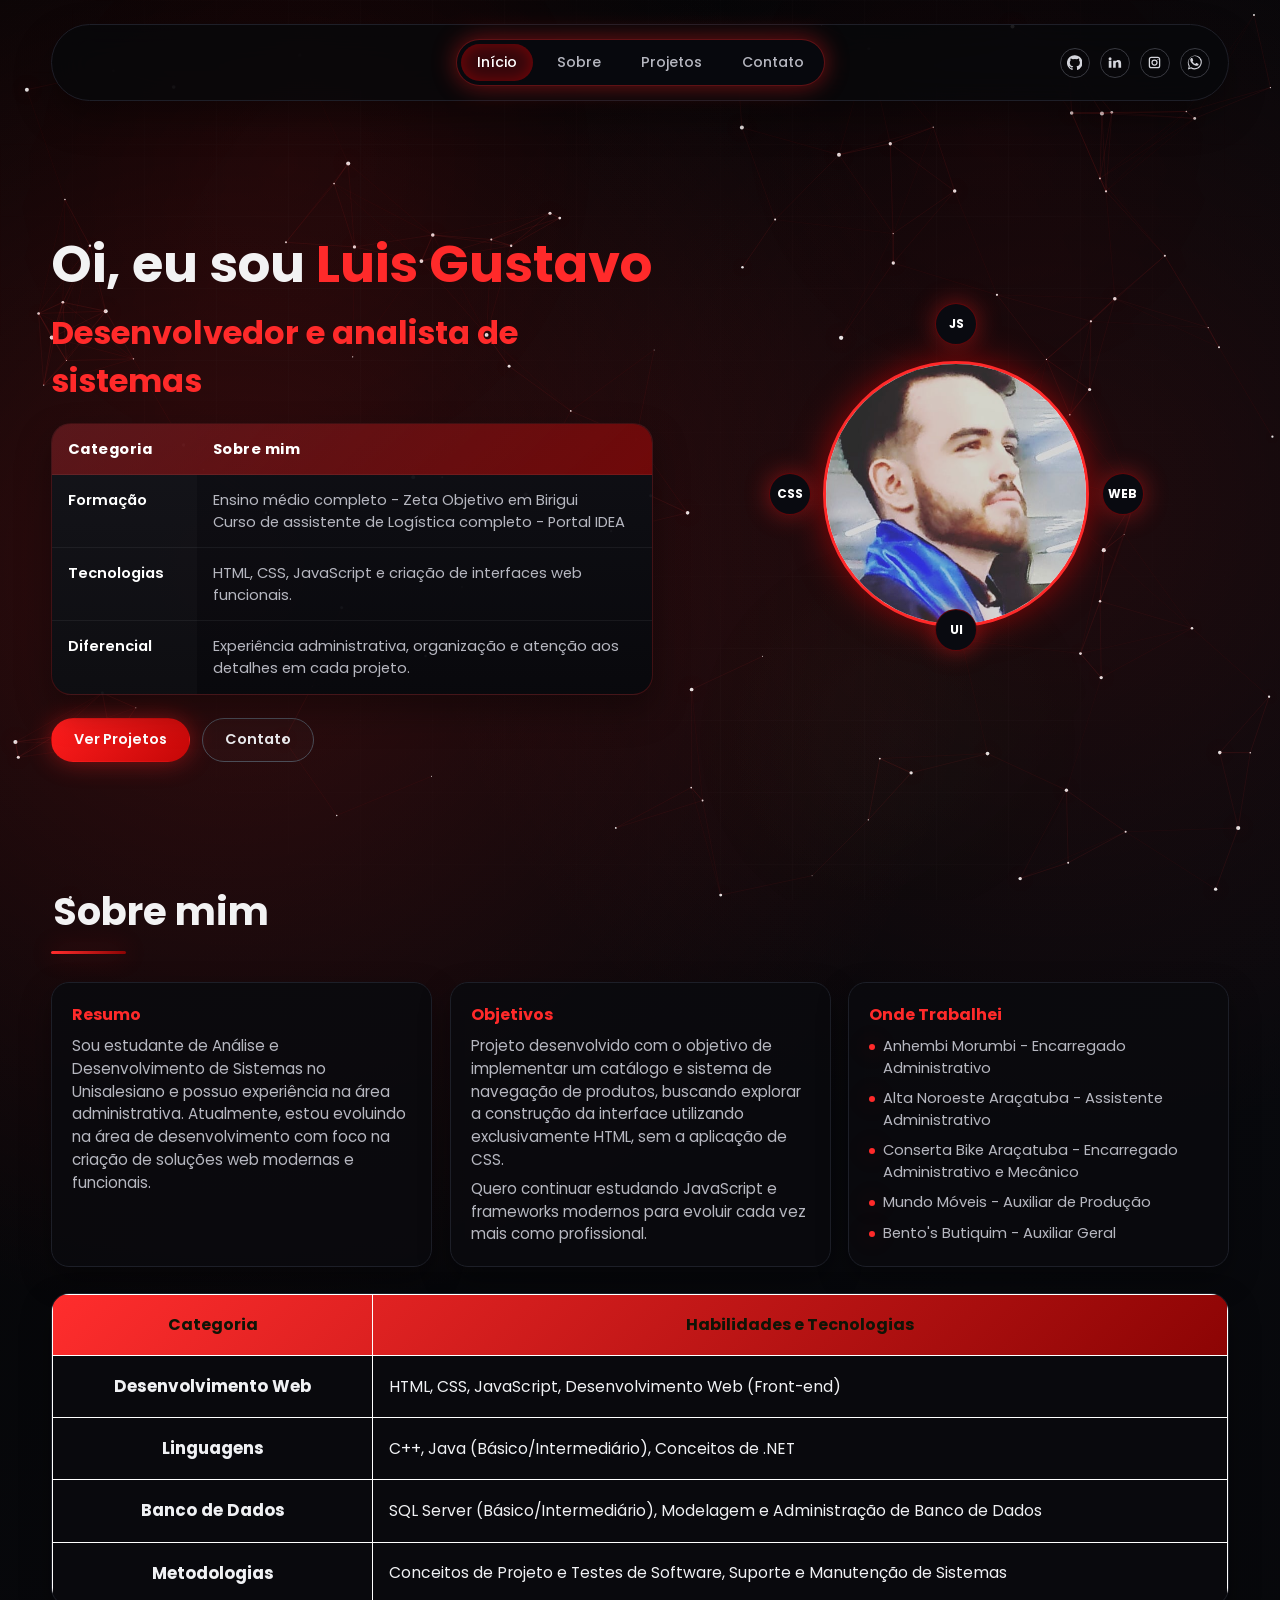
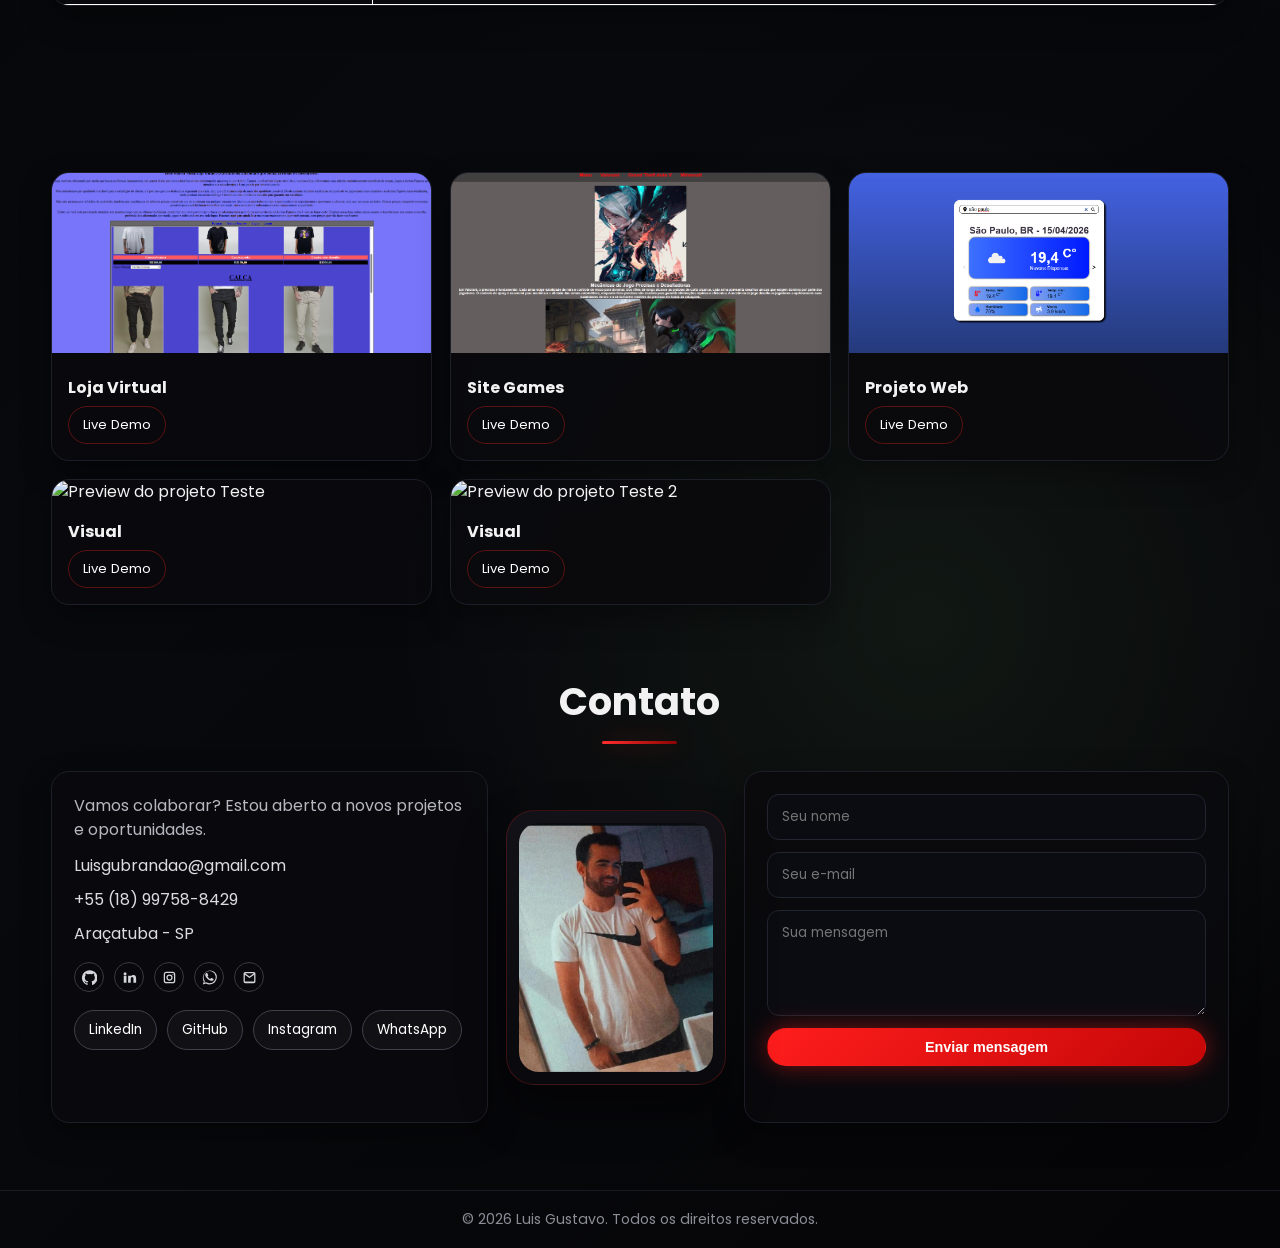
==== commit 097bb346: "Update index.html" ====
--- a/index.html
+++ b/index.html
@@ -206,7 +206,7 @@
           <img src="imagem/projeto 1 .png" alt="Preview do projeto Loja Virtual" />
           <div class="project-content">
             <h4>Loja Virtual</h4>
-            <p>Projeto com catálogo e navegação de produtos. O objetivo desse projeto foi tentar fazer algo sem CSS.</p>
+
             <div class="project-actions">
               <a href="trabalho/PRINCIPAL.html" target="_blank" rel="noreferrer">Live Demo</a>
             </div>
@@ -217,8 +217,7 @@
           <img src="imagem/projeto 2.png" alt="Preview do projeto Site Games" />
           <div class="project-content">
             <h4>Site Games</h4>
-            <p>Desenvolvimento de landing pages temáticas voltadas a conteúdos de jogos, marcando
-               o primeiro contato com a aplicação de CSS na construção e estilização das interfaces.</p>
+
             <div class="project-actions">
               <a href="site/index.html" target="_blank" rel="noreferrer">Live Demo</a>
             </div>
@@ -229,10 +228,31 @@
           <img src="imagem/projeto 3.png" alt="Preview do Projeto Web" />
           <div class="project-content">
             <h4>Projeto Web</h4>
-            <p>Desenvolvimento de uma aplicação front-end com layout responsivo e animações,
-              destacando a primeira integração com uma API como parte do projeto.</p>
+
             <div class="project-actions">
               <a href="projeto/index.html" target="_blank" rel="noreferrer">Live Demo</a>
+            </div>
+          </div>
+        </article>
+
+        <article class="project-card reveal reveal-left hover-tilt">
+          <img src="imagem/teste 1 .png" alt="Preview do projeto Teste" />
+          <div class="project-content">
+            <h4>Visual</h4>
+
+            <div class="project-actions">
+              <a href="https://luisguga00.github.io/teste-1/" target="_blank" rel="noreferrer">Live Demo</a>
+            </div>
+          </div>
+        </article>
+
+        <article class="project-card reveal reveal-pop delay-1 hover-tilt">
+          <img src="imagem/teste 2.png" alt="Preview do projeto Teste 2" />
+          <div class="project-content">
+            <h4>Visual</h4>
+
+            <div class="project-actions">
+              <a href="https://luisguga00.github.io/parte-2/" target="_blank" rel="noreferrer">Live Demo</a>
             </div>
           </div>
         </article>
--- a/styles.css
+++ b/styles.css
@@ -21,11 +21,17 @@
 }
 
 body {
+  position: relative;
   font-family: "Poppins", sans-serif;
   color: var(--text);
-  background: var(--bg);
+  background:
+    radial-gradient(circle at 18% 20%, rgba(255, 42, 42, 0.18), transparent 30%),
+    radial-gradient(circle at 82% 18%, rgba(255, 42, 42, 0.1), transparent 25%),
+    radial-gradient(circle at 72% 78%, rgba(150, 240, 143, 0.07), transparent 22%),
+    linear-gradient(135deg, #040405 0%, #08090d 55%, #050507 100%);
   min-height: 100vh;
   line-height: 1.5;
+  overflow-x: hidden;
 }
 
 #bg {
@@ -42,22 +48,22 @@
   inset: 0;
   z-index: -1;
   background:
-    radial-gradient(circle at 20% 20%, rgba(255, 0, 0, 0.12), transparent 35%),
-    radial-gradient(circle at 82% 28%, rgba(255, 0, 0, 0.08), transparent 34%),
-    linear-gradient(160deg, rgba(4, 4, 6, 0.82) 0%, rgba(6, 7, 10, 0.84) 35%, rgba(8, 9, 13, 0.9) 100%);
+    linear-gradient(rgba(255, 255, 255, 0.025) 1px, transparent 1px),
+    linear-gradient(90deg, rgba(255, 255, 255, 0.025) 1px, transparent 1px);
+  background-size: 72px 72px;
+  opacity: 0.45;
+  mask-image: radial-gradient(circle at center, black 58%, transparent 100%);
 }
 
 .page-bg::before {
   content: "";
   position: absolute;
   inset: 0;
-  background: repeating-linear-gradient(
-    0deg,
-    transparent 0,
-    transparent 47px,
-    rgba(255, 255, 255, 0.02) 48px
-  );
-  opacity: 0.35;
+  background:
+    radial-gradient(circle at 22% 18%, rgba(255, 42, 42, 0.12), transparent 28%),
+    radial-gradient(circle at 78% 14%, rgba(255, 42, 42, 0.08), transparent 24%),
+    radial-gradient(circle at 70% 82%, rgba(150, 240, 143, 0.06), transparent 22%);
+  opacity: 0.9;
 }
 
 .topbar {
@@ -66,8 +72,9 @@
   padding: 14px 18px;
   border: 1px solid var(--line);
   border-radius: 999px;
-  background: rgba(7, 8, 11, 0.9);
-  box-shadow: 0 8px 24px rgba(0, 0, 0, 0.45);
+  background: rgba(7, 8, 11, 0.78);
+  box-shadow: 0 16px 36px rgba(0, 0, 0, 0.34);
+  backdrop-filter: blur(18px);
   display: flex;
   align-items: center;
   justify-content: center;
@@ -190,6 +197,7 @@
 }
 
 .hero-highlights {
+  position: relative;
   max-width: 620px;
   margin-top: 18px;
   border: 1px solid rgba(255, 42, 42, 0.22);
@@ -202,6 +210,20 @@
 .hero-table {
   width: 100%;
   border-collapse: collapse;
+}
+
+.hero-table tbody tr,
+.skills-table tbody tr {
+  transition:
+    transform 0.28s cubic-bezier(0.22, 1, 0.36, 1),
+    background-color 0.28s ease,
+    box-shadow 0.28s ease;
+}
+
+.hero-table tbody tr:hover,
+.skills-table tbody tr:hover {
+  transform: translateX(6px);
+  background: rgba(255, 255, 255, 0.03);
 }
 
 .hero-table thead {
@@ -276,6 +298,48 @@
 .btn-secondary:hover {
   border-color: var(--red);
   color: #fff;
+}
+
+.about-card,
+.project-card,
+.about-skills,
+.contact-info,
+.contact-form {
+  position: relative;
+}
+
+.hover-tilt {
+  transform-style: preserve-3d;
+  transition:
+    transform 0.28s cubic-bezier(0.22, 1, 0.36, 1),
+    box-shadow 0.28s ease,
+    border-color 0.28s ease,
+    filter 0.28s ease;
+  will-change: transform;
+}
+
+.hover-tilt::after {
+  content: "";
+  position: absolute;
+  inset: 1px;
+  border-radius: inherit;
+  background: radial-gradient(circle at var(--mx, 50%) var(--my, 50%), rgba(255, 255, 255, 0.13), transparent 42%);
+  opacity: 0;
+  transition: opacity 0.28s ease;
+  pointer-events: none;
+}
+
+.hover-tilt:hover {
+  border-color: rgba(255, 59, 59, 0.3);
+  box-shadow:
+    0 20px 40px rgba(0, 0, 0, 0.26),
+    0 0 0 1px rgba(255, 59, 59, 0.08) inset,
+    0 0 26px rgba(255, 59, 59, 0.1);
+  filter: brightness(1.02);
+}
+
+.hover-tilt:hover::after {
+  opacity: 1;
 }
 
 .hero-photo {
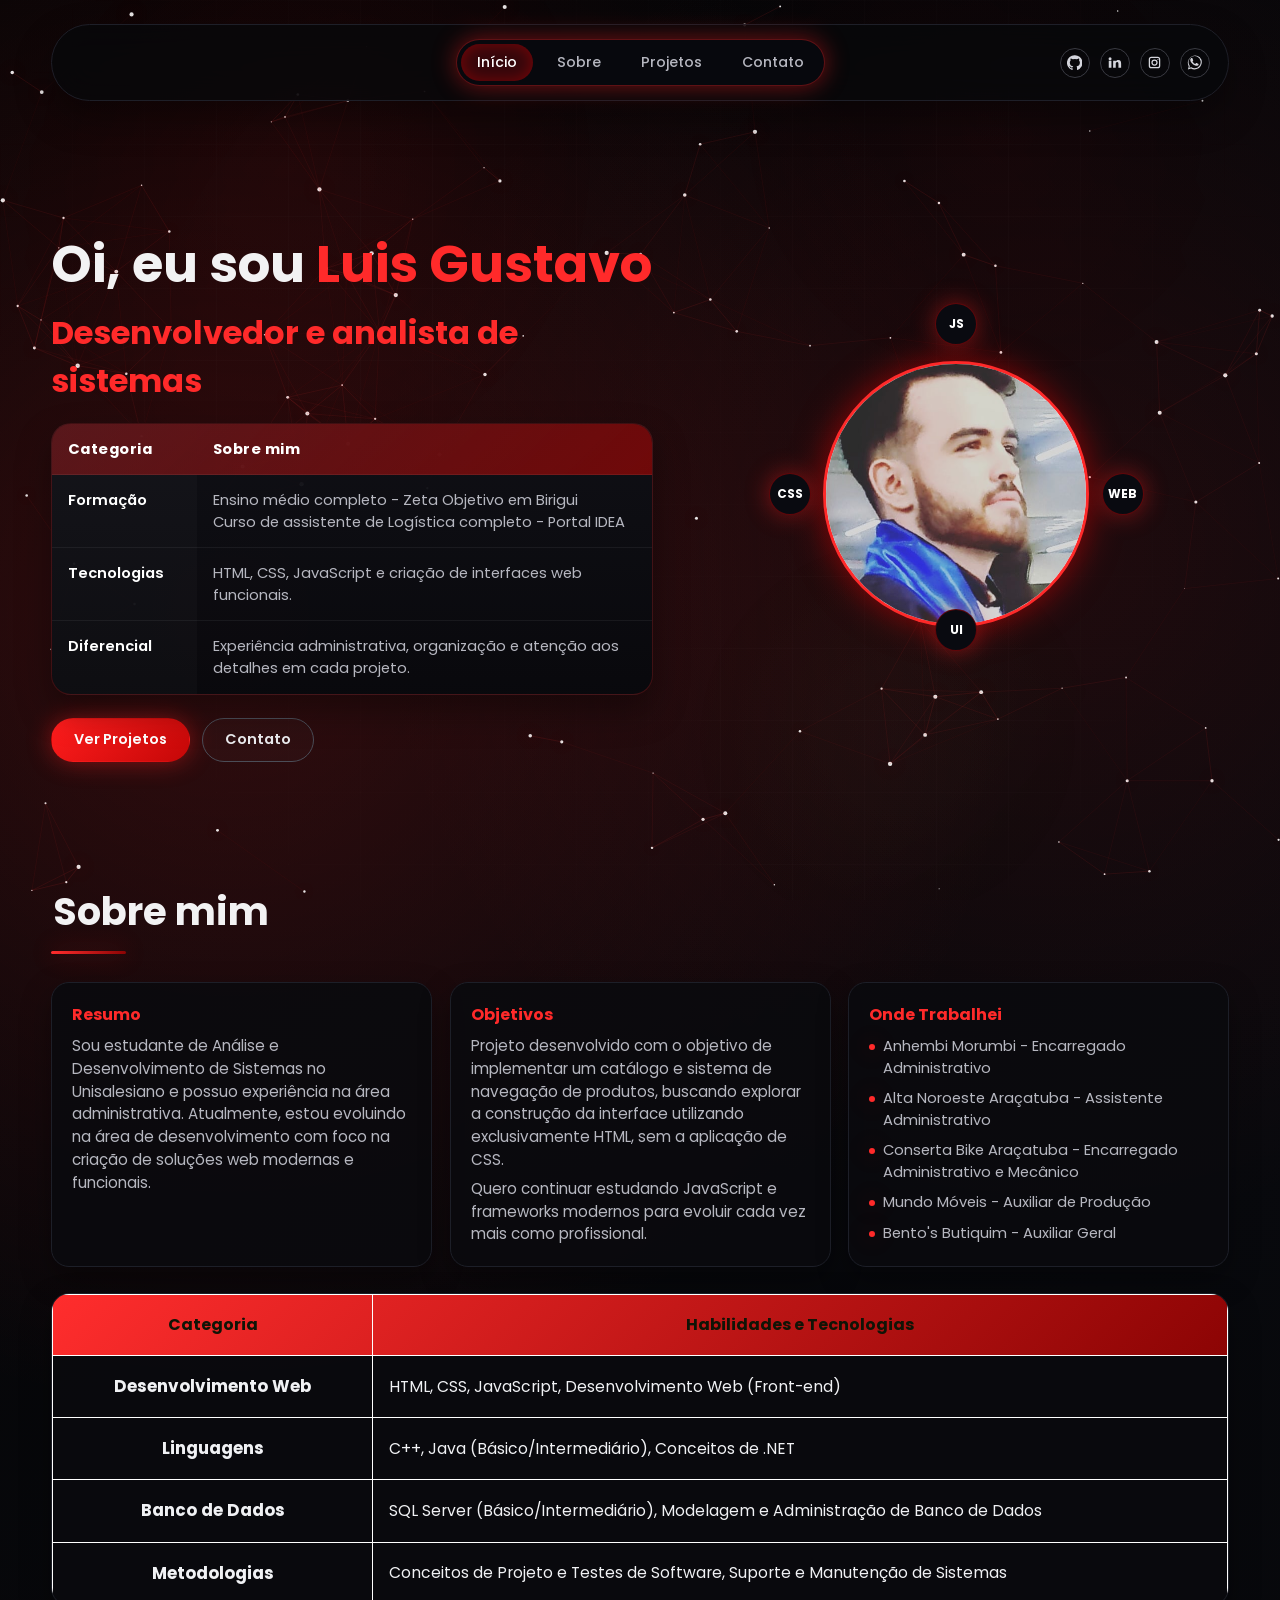
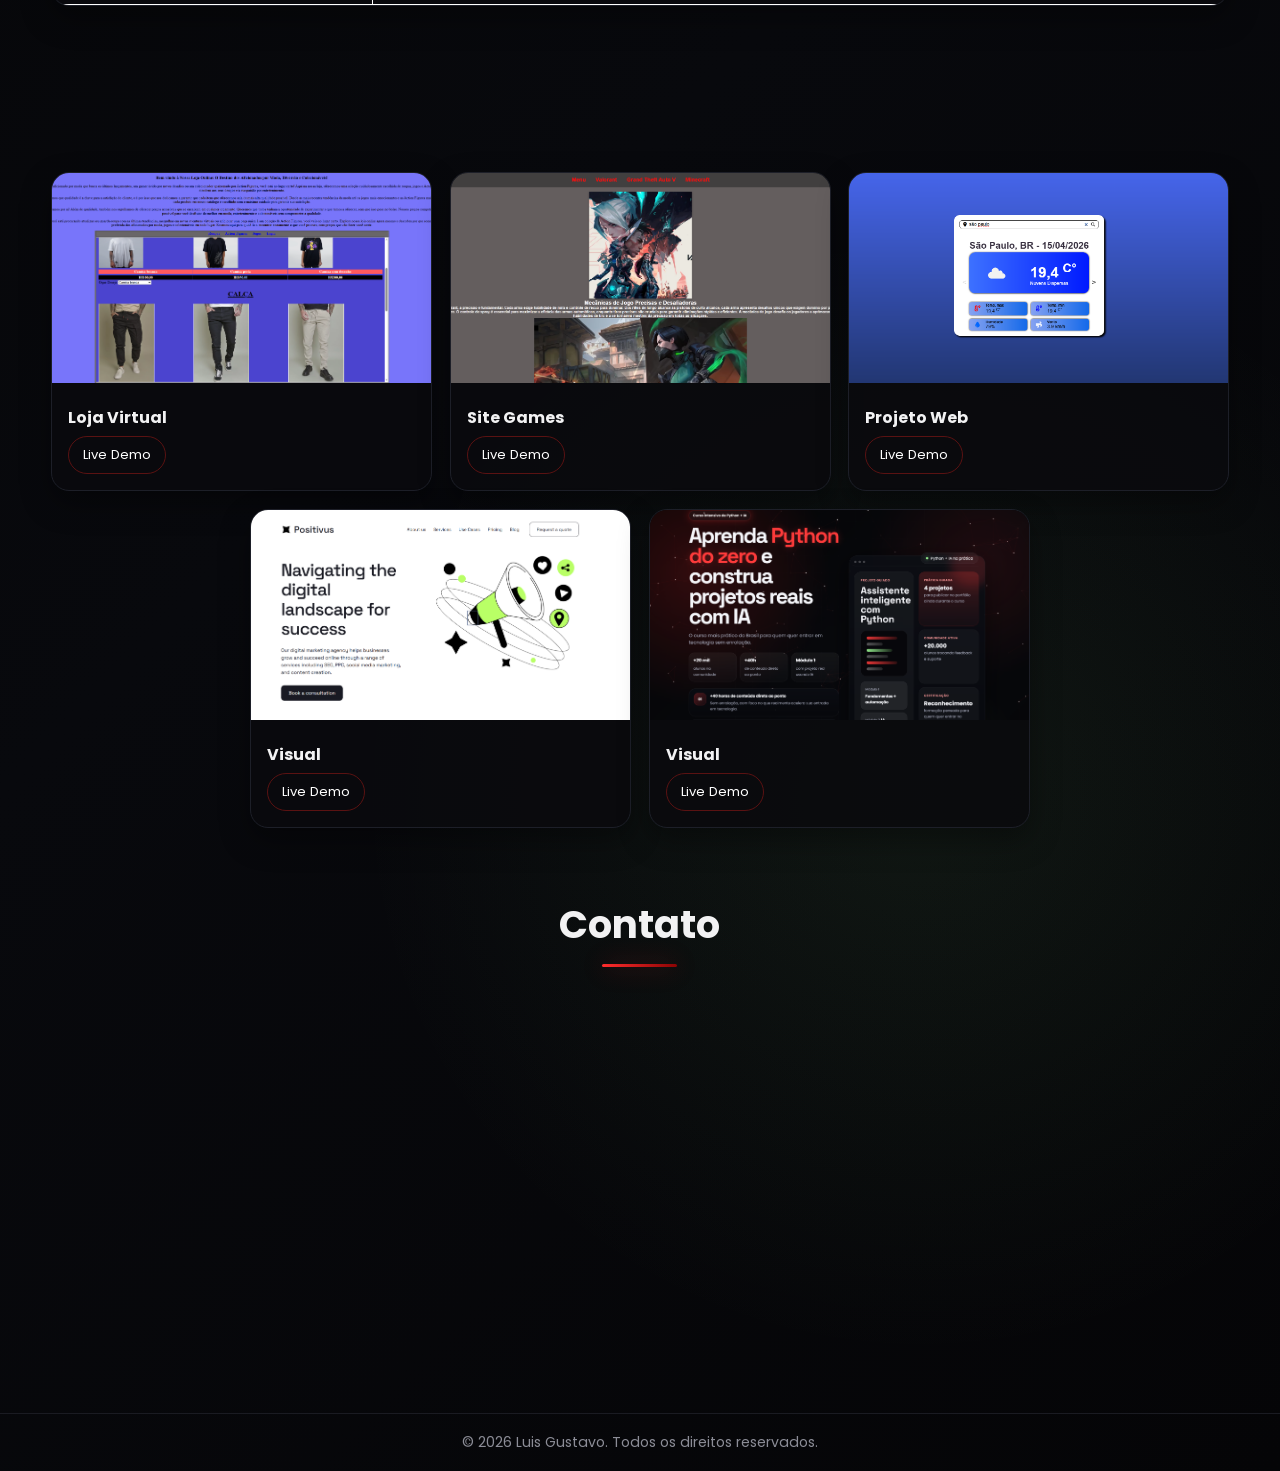
==== commit 5368f934: "Update index.html" ====
--- a/index.html
+++ b/index.html
@@ -10,44 +10,7 @@
   <link href="https://fonts.googleapis.com/css2?family=Poppins:wght@300;400;500;600;700;800&display=swap" rel="stylesheet" />
   <link rel="stylesheet" href="styles.css?v=20260416-1" />
   <style>
-    .contact-form {
-      position: relative;
-      display: grid !important;
-      grid-template-columns: 1fr !important;
-      gap: 12px !important;
-    }
-
-    .contact-form input:not([type="hidden"]),
-    .contact-form textarea {
-      width: 100%;
-      display: block;
-      background: #0b0c12;
-      border: 1px solid #22242f;
-      border-radius: 12px;
-      padding: 12px 14px;
-      color: #fff;
-      font-family: inherit;
-    }
-
-    .contact-form input:not([type="hidden"]):focus,
-    .contact-form textarea:focus {
-      outline: none;
-      border-color: #a20a0a;
-      box-shadow: 0 0 0 3px rgba(255, 0, 0, 0.12);
-    }
-
-    .contact-form input[type="hidden"] {
-      display: none !important;
-    }
-
-    .contact-form .form-honeypot {
-      position: absolute !important;
-      left: -9999px !important;
-      width: 1px !important;
-      height: 1px !important;
-      opacity: 0 !important;
-      pointer-events: none !important;
-    }
+    
   </style>
 </head>
 <body>
--- a/styles.css
+++ b/styles.css
@@ -632,7 +632,20 @@
 }
 
 .project-grid {
-  grid-template-columns: repeat(3, minmax(0, 1fr));
+  grid-template-columns: repeat(6, minmax(0, 1fr));
+  align-items: stretch;
+}
+
+.project-grid .project-card {
+  grid-column: span 2;
+}
+
+.project-grid .project-card:nth-child(4) {
+  grid-column: 2 / span 2;
+}
+
+.project-grid .project-card:nth-child(5) {
+  grid-column: 4 / span 2;
 }
 
 .project-card {
@@ -648,7 +661,7 @@
 
 .project-card img {
   width: 100%;
-  height: 180px;
+  height: 210px;
   object-fit: cover;
 }
 
@@ -899,6 +912,12 @@
   .photo-contact {
     max-width: 240px;
   }
+
+  .project-grid .project-card,
+  .project-grid .project-card:nth-child(4),
+  .project-grid .project-card:nth-child(5) {
+    grid-column: auto;
+  }
 }
 
 @media (max-width: 740px) {
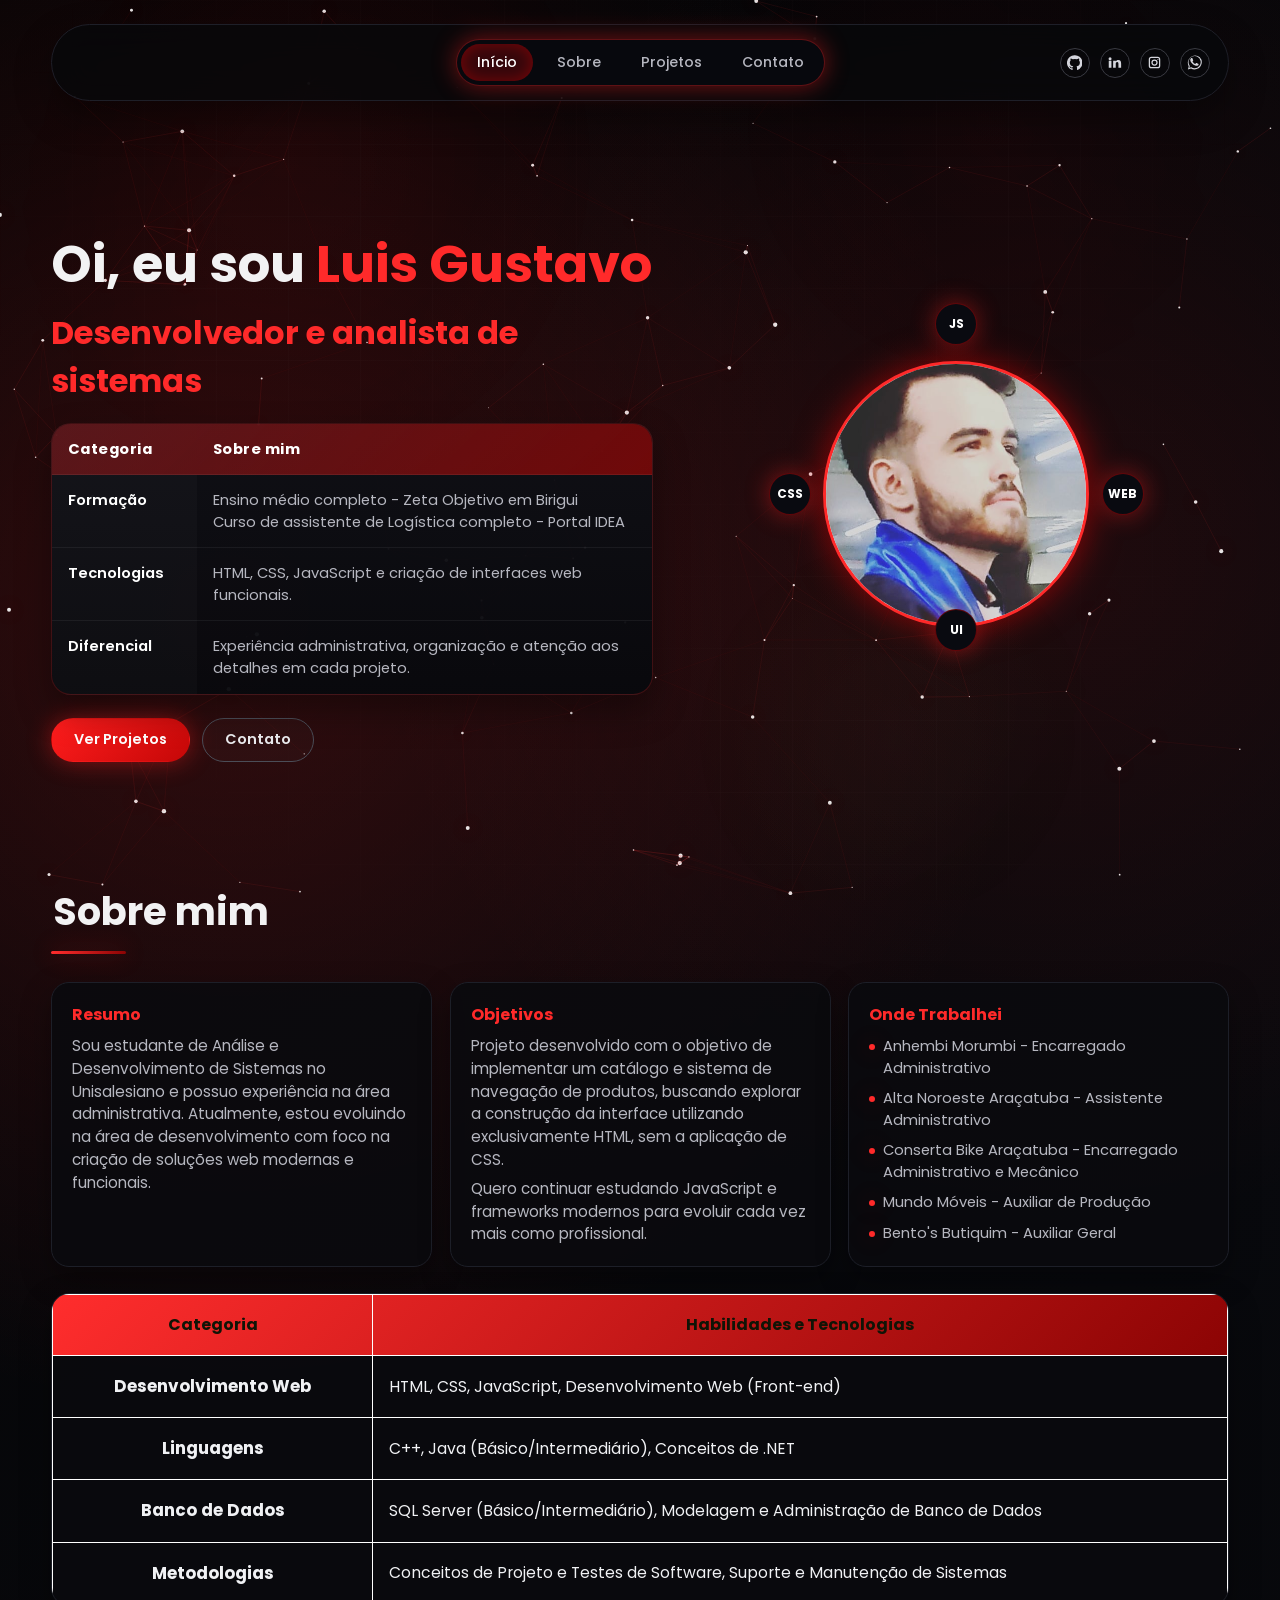
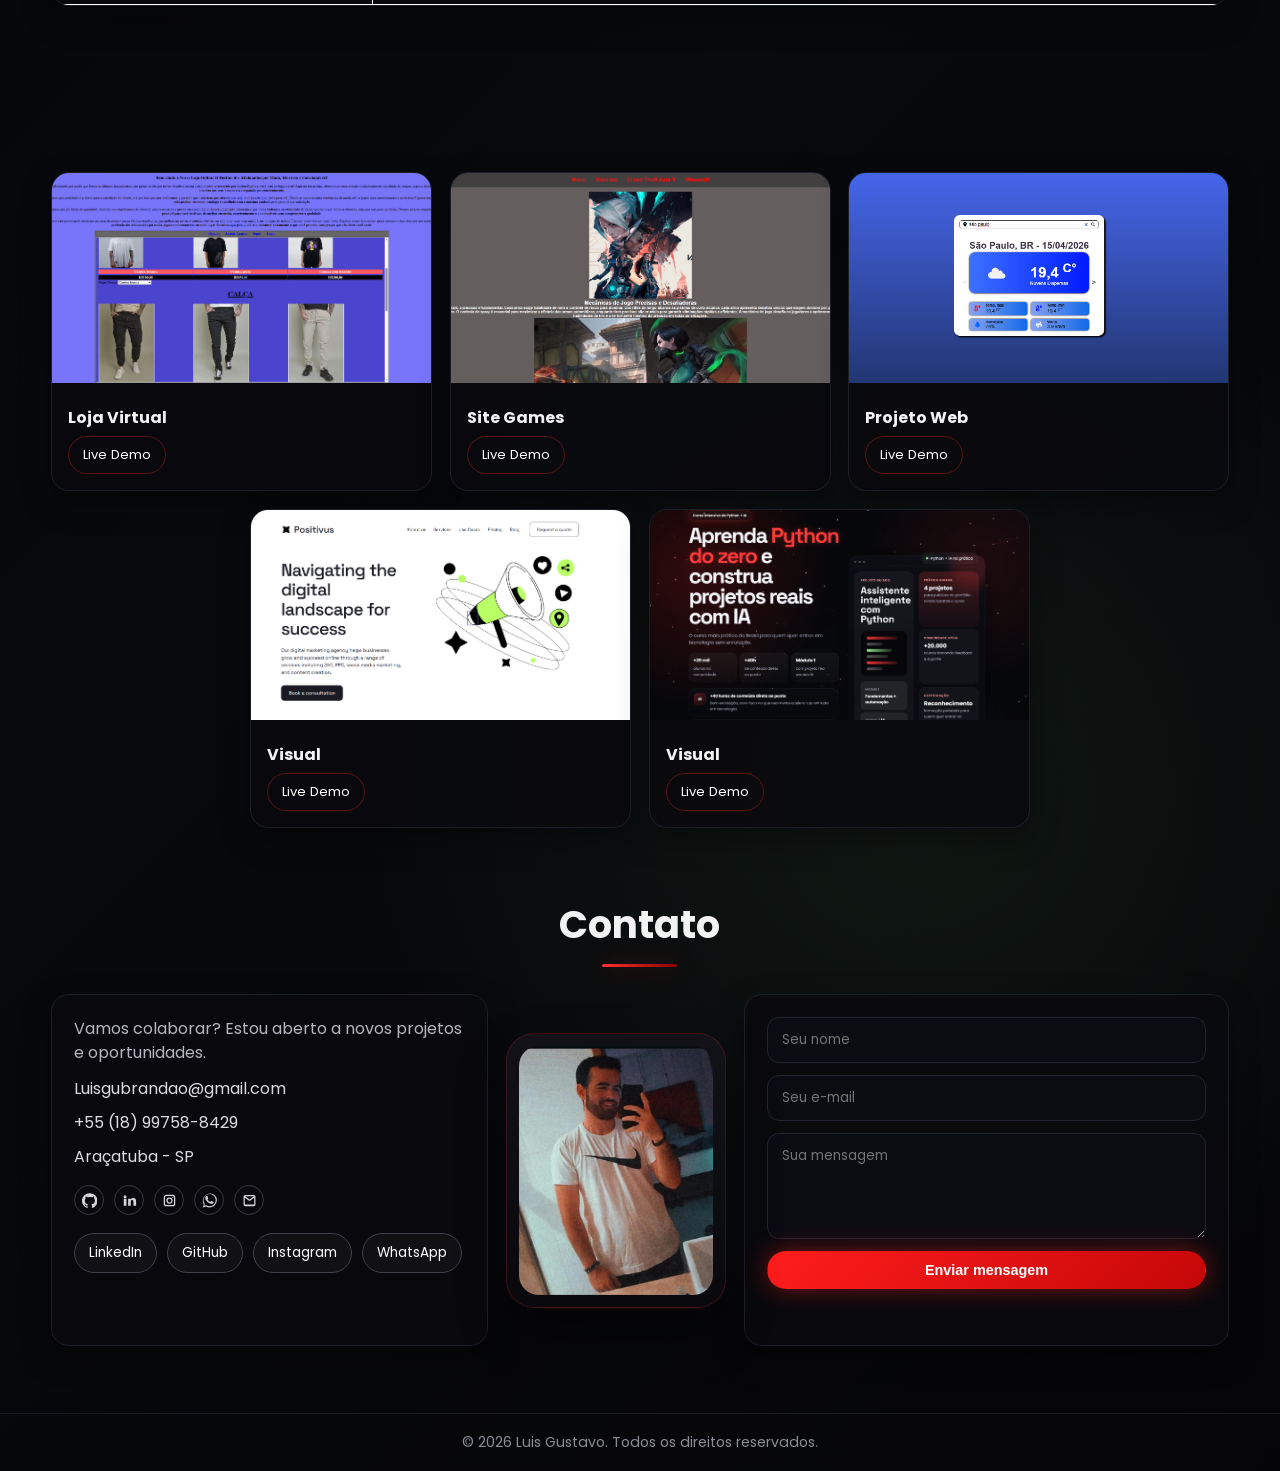
==== commit 1c30ef78: "Update index.html" ====
--- a/index.html
+++ b/index.html
@@ -204,7 +204,7 @@
             <h4>Visual</h4>
 
             <div class="project-actions">
-              <a href="https://luisguga00.github.io/teste-1/" target="_blank" rel="noreferrer">Live Demo</a>
+              <a href="https://luisguga00.github.io/parte-1/" target="_blank" rel="noreferrer">Live Demo</a>
             </div>
           </div>
         </article>
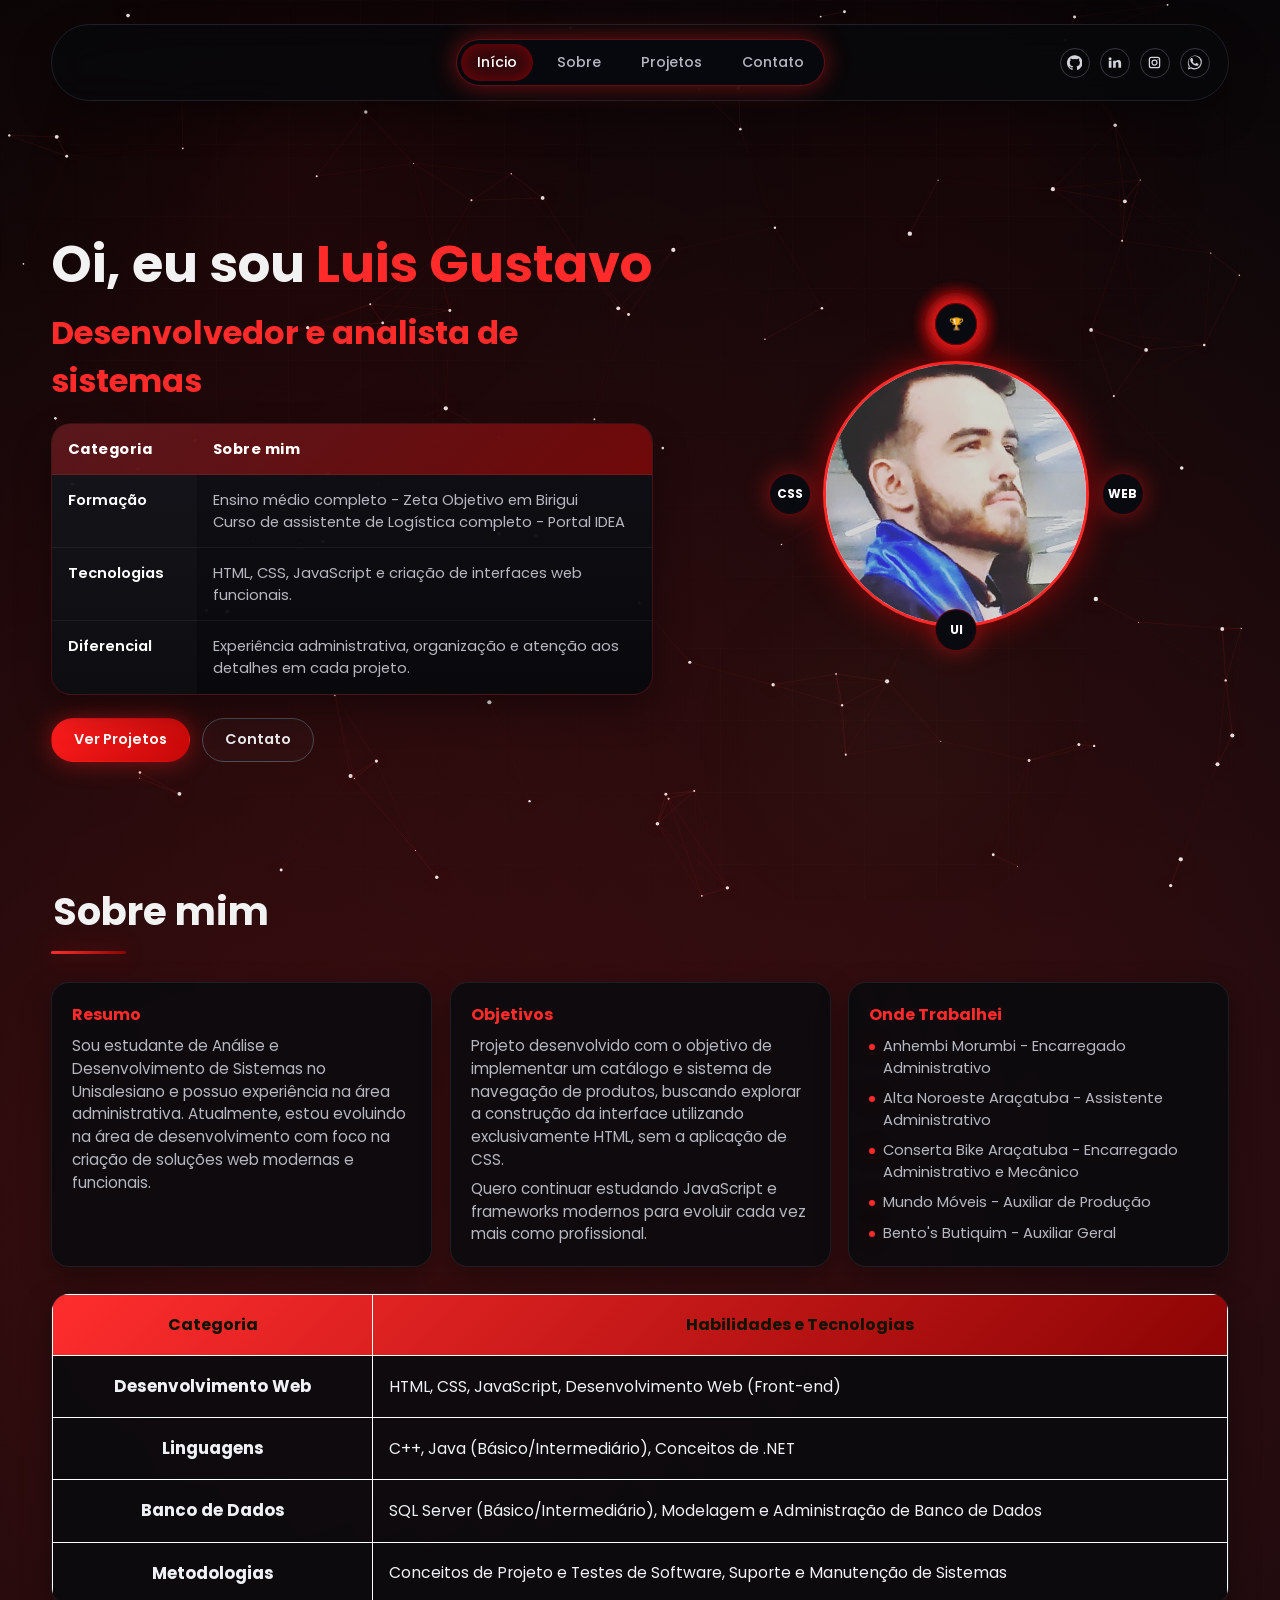
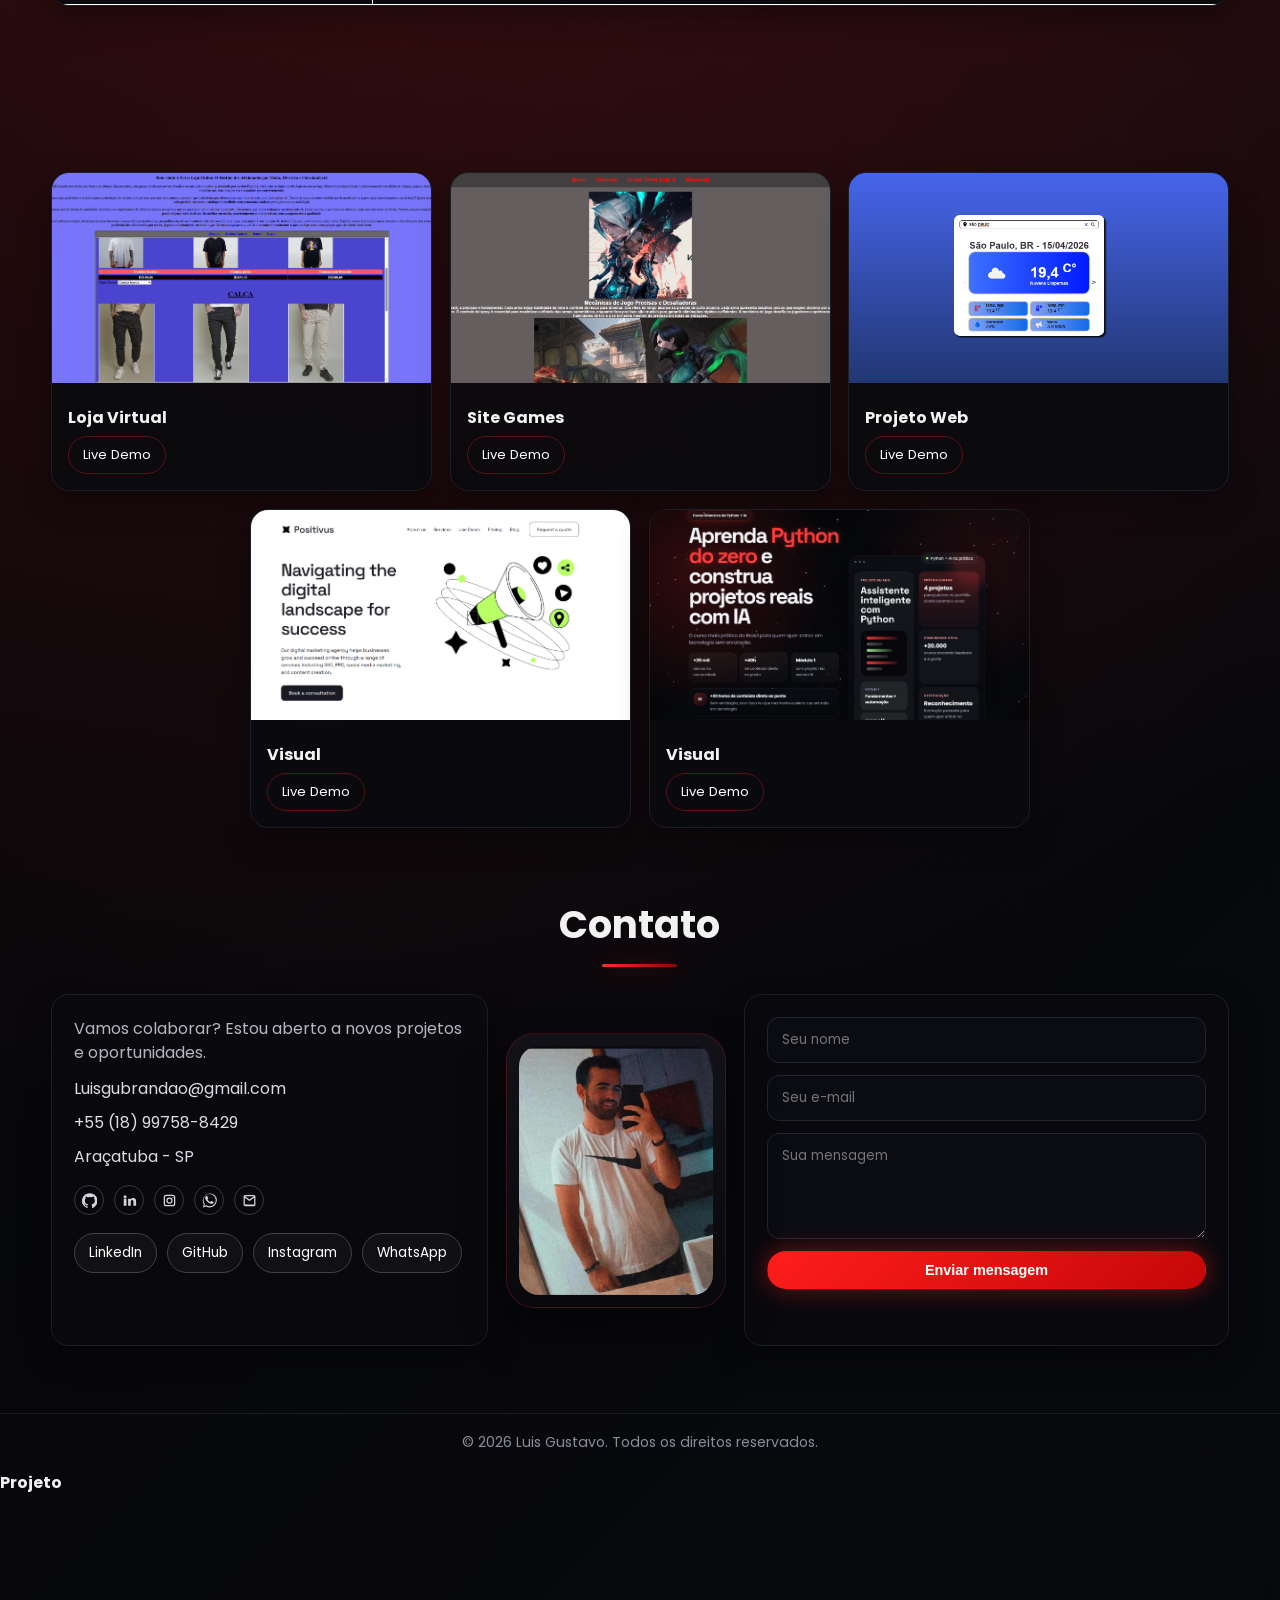
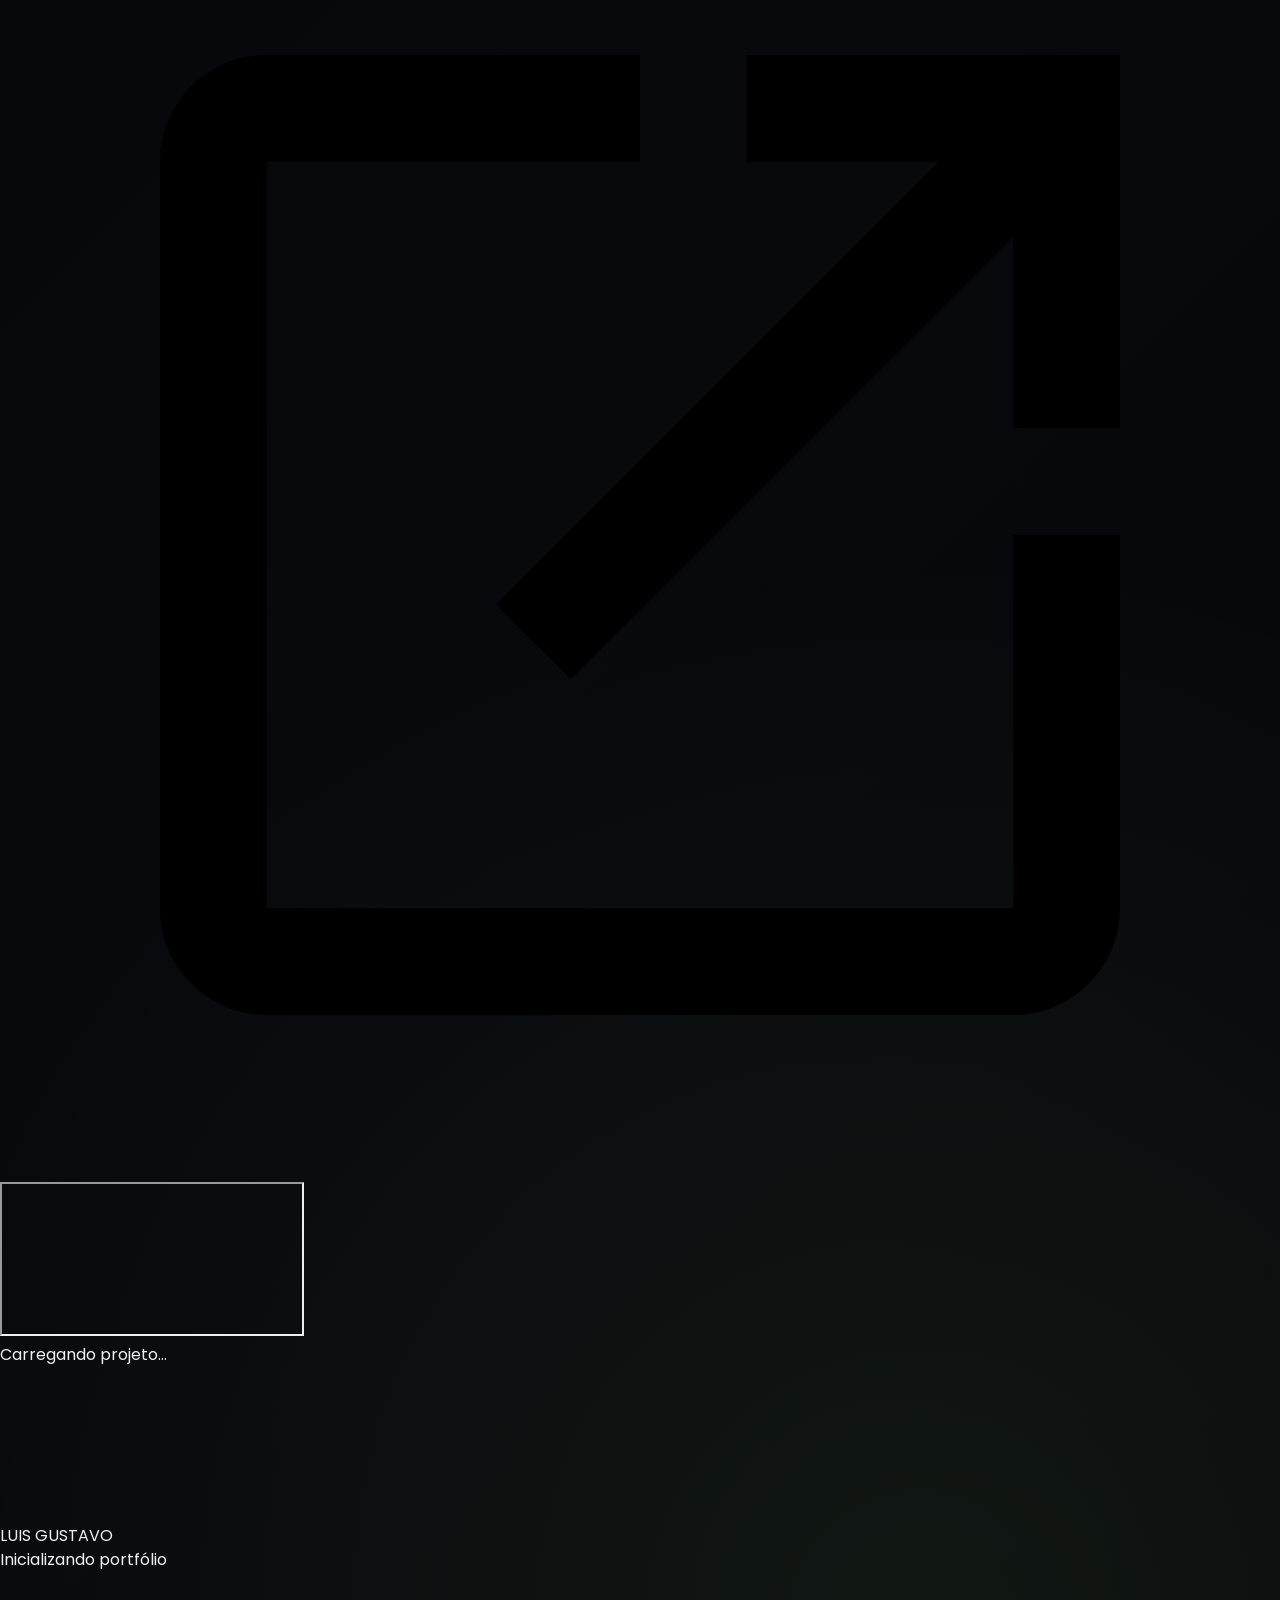
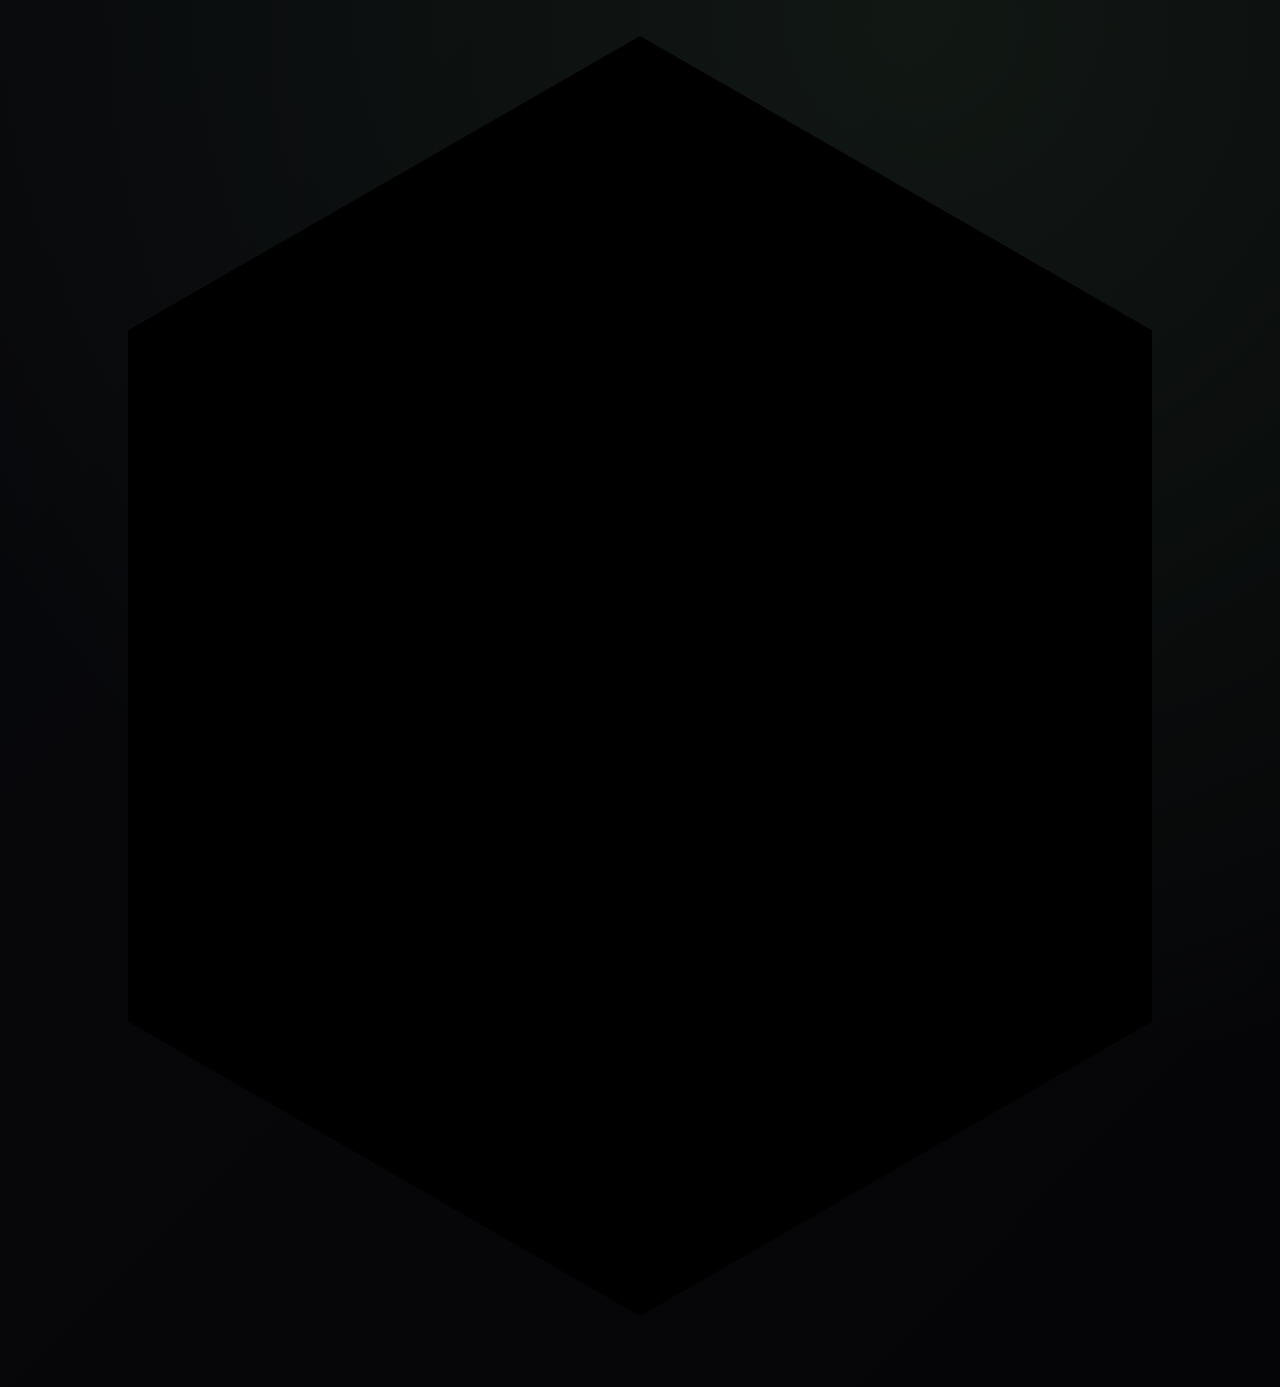
==== commit 96f4f6b6: "Update index.html" ====
--- a/index.html
+++ b/index.html
@@ -8,7 +8,7 @@
   <link rel="preconnect" href="https://fonts.googleapis.com" />
   <link rel="preconnect" href="https://fonts.gstatic.com" crossorigin />
   <link href="https://fonts.googleapis.com/css2?family=Poppins:wght@300;400;500;600;700;800&display=swap" rel="stylesheet" />
-  <link rel="stylesheet" href="styles.css?v=20260416-1" />
+  <link rel="stylesheet" href="styles.css?v=20260623-5" />
   <style>
     
   </style>
@@ -35,7 +35,7 @@
       <a class="icon-link" href="https://www.instagram.com/luis_guga00?igsh=MWEwZDkyc3loMm81bg==" target="_blank" rel="noreferrer" title="Instagram" aria-label="Instagram">
         <svg viewBox="0 0 24 24" aria-hidden="true"><path d="M7 2.8h10A4.2 4.2 0 0 1 21.2 7v10a4.2 4.2 0 0 1-4.2 4.2H7A4.2 4.2 0 0 1 2.8 17V7A4.2 4.2 0 0 1 7 2.8Zm-.1 2A2.1 2.1 0 0 0 4.8 6.9v10.2a2.1 2.1 0 0 0 2.1 2.1h10.2a2.1 2.1 0 0 0 2.1-2.1V6.9a2.1 2.1 0 0 0-2.1-2.1H6.9Zm10.6 1.5a.9.9 0 1 1 0 1.8.9.9 0 0 1 0-1.8ZM12 7a5 5 0 1 1 0 10 5 5 0 0 1 0-10Zm0 2a3 3 0 1 0 0 6 3 3 0 0 0 0-6Z"/></svg>
       </a>
-      <a class="icon-link" href="https://w.app/4zainm" target="_blank" rel="noreferrer" title="WhatsApp" aria-label="WhatsApp">
+      <a class="icon-link" href="https://wa.me/5518997588429?text=Ol%C3%A1%21%20Vim%20pelo%20seu%20site%20e%20gostaria%20de%20conversar." target="_blank" rel="noreferrer" title="WhatsApp" aria-label="WhatsApp">
         <svg viewBox="0 0 24 24" aria-hidden="true"><path d="M20.5 3.5A11.7 11.7 0 0 0 2.8 18.2L1.4 23l5-1.3a11.8 11.8 0 0 0 5.6 1.4h.1A11.7 11.7 0 0 0 20.5 3.5Zm-8.4 17.6h-.1a9.7 9.7 0 0 1-4.9-1.4l-.4-.2-3 .8.8-2.9-.2-.4a9.7 9.7 0 1 1 7.8 4.1Zm5.3-7.3c-.3-.2-1.8-.9-2.1-1-.3-.1-.5-.2-.8.2l-.8 1c-.1.2-.3.2-.6.1s-1.3-.5-2.5-1.5c-.9-.8-1.5-1.8-1.7-2.1-.2-.3 0-.4.1-.6l.6-.7c.2-.2.2-.4.3-.6.1-.2 0-.4 0-.6 0-.1-.8-1.9-1.1-2.6-.3-.6-.5-.5-.8-.5h-.7c-.2 0-.6.1-.9.4-.3.3-1.2 1.1-1.2 2.7s1.2 3.2 1.4 3.4c.2.2 2.3 3.6 5.5 5 .8.3 1.5.5 2 .7.8.2 1.5.2 2.1.1.6-.1 1.8-.7 2.1-1.4.3-.7.3-1.3.2-1.4-.1-.1-.3-.2-.6-.4Z"/></svg>
       </a>
     </div>
@@ -86,6 +86,15 @@
         <div class="orbit orbit-2"><span>UI</span></div>
         <div class="orbit orbit-3"><span>WEB</span></div>
         <div class="orbit orbit-4"><span>CSS</span></div>
+
+        <div class="orbit orbit-emoji orbit-5" aria-hidden="true"><span>🎮</span></div>
+        <div class="orbit orbit-emoji orbit-6" aria-hidden="true"><span>💻</span></div>
+        <div class="orbit orbit-emoji orbit-7" aria-hidden="true"><span>🚀</span></div>
+        <div class="orbit orbit-emoji orbit-8" aria-hidden="true"><span>⚡</span></div>
+        <div class="orbit orbit-emoji orbit-9" aria-hidden="true"><span>🎯</span></div>
+        <div class="orbit orbit-emoji orbit-10" aria-hidden="true"><span>🔥</span></div>
+        <div class="orbit orbit-emoji orbit-11" aria-hidden="true"><span>👾</span></div>
+        <div class="orbit orbit-emoji orbit-12" aria-hidden="true"><span>🏆</span></div>
       </div>
     </section>
 
@@ -171,7 +180,7 @@
             <h4>Loja Virtual</h4>
 
             <div class="project-actions">
-              <a href="trabalho/PRINCIPAL.html" target="_blank" rel="noreferrer">Live Demo</a>
+              <a href="trabalho/PRINCIPAL.html" data-modal="modal" data-title="Loja Virtual" data-project="trabalho/PRINCIPAL.html">Live Demo</a>
             </div>
           </div>
         </article>
@@ -182,7 +191,7 @@
             <h4>Site Games</h4>
 
             <div class="project-actions">
-              <a href="site/index.html" target="_blank" rel="noreferrer">Live Demo</a>
+              <a href="site/index.html" data-modal="modal" data-title="Site Games" data-project="site/index.html">Live Demo</a>
             </div>
           </div>
         </article>
@@ -193,7 +202,7 @@
             <h4>Projeto Web</h4>
 
             <div class="project-actions">
-              <a href="projeto/index.html" target="_blank" rel="noreferrer">Live Demo</a>
+              <a href="projeto/index.html" data-modal="modal" data-title="Projeto Web" data-project="projeto/index.html">Live Demo</a>
             </div>
           </div>
         </article>
@@ -204,7 +213,7 @@
             <h4>Visual</h4>
 
             <div class="project-actions">
-              <a href="https://luisguga00.github.io/parte-1/" target="_blank" rel="noreferrer">Live Demo</a>
+              <a href="https://luisguga00.github.io/parte-1/" data-modal="modal" data-title="Visual — Parte 1" data-project="https://luisguga00.github.io/parte-1/">Live Demo</a>
             </div>
           </div>
         </article>
@@ -215,7 +224,7 @@
             <h4>Visual</h4>
 
             <div class="project-actions">
-              <a href="https://luisguga00.github.io/parte-2/" target="_blank" rel="noreferrer">Live Demo</a>
+              <a href="https://luisguga00.github.io/parte-2/" data-modal="modal" data-title="Visual — Parte 2" data-project="https://luisguga00.github.io/parte-2/">Live Demo</a>
             </div>
           </div>
         </article>
@@ -243,7 +252,7 @@
             <a class="icon-link" href="https://www.instagram.com/luis_guga00?igsh=MWEwZDkyc3loMm81bg==" target="_blank" rel="noreferrer" title="Instagram" aria-label="Instagram">
               <svg viewBox="0 0 24 24" aria-hidden="true"><path d="M7 2.8h10A4.2 4.2 0 0 1 21.2 7v10a4.2 4.2 0 0 1-4.2 4.2H7A4.2 4.2 0 0 1 2.8 17V7A4.2 4.2 0 0 1 7 2.8Zm-.1 2A2.1 2.1 0 0 0 4.8 6.9v10.2a2.1 2.1 0 0 0 2.1 2.1h10.2a2.1 2.1 0 0 0 2.1-2.1V6.9a2.1 2.1 0 0 0-2.1-2.1H6.9Zm10.6 1.5a.9.9 0 1 1 0 1.8.9.9 0 0 1 0-1.8ZM12 7a5 5 0 1 1 0 10 5 5 0 0 1 0-10Zm0 2a3 3 0 1 0 0 6 3 3 0 0 0 0-6Z"/></svg>
             </a>
-            <a class="icon-link" href="https://w.app/4zainm" target="_blank" rel="noreferrer" title="WhatsApp" aria-label="WhatsApp">
+            <a class="icon-link" href="https://wa.me/5518997588429?text=Ol%C3%A1%21%20Vim%20pelo%20seu%20site%20e%20gostaria%20de%20conversar." target="_blank" rel="noreferrer" title="WhatsApp" aria-label="WhatsApp">
         <svg viewBox="0 0 24 24" aria-hidden="true"><path d="M20.5 3.5A11.7 11.7 0 0 0 2.8 18.2L1.4 23l5-1.3a11.8 11.8 0 0 0 5.6 1.4h.1A11.7 11.7 0 0 0 20.5 3.5Zm-8.4 17.6h-.1a9.7 9.7 0 0 1-4.9-1.4l-.4-.2-3 .8.8-2.9-.2-.4a9.7 9.7 0 1 1 7.8 4.1Zm5.3-7.3c-.3-.2-1.8-.9-2.1-1-.3-.1-.5-.2-.8.2l-.8 1c-.1.2-.3.2-.6.1s-1.3-.5-2.5-1.5c-.9-.8-1.5-1.8-1.7-2.1-.2-.3 0-.4.1-.6l.6-.7c.2-.2.2-.4.3-.6.1-.2 0-.4 0-.6 0-.1-.8-1.9-1.1-2.6-.3-.6-.5-.5-.8-.5h-.7c-.2 0-.6.1-.9.4-.3.3-1.2 1.1-1.2 2.7s1.2 3.2 1.4 3.4c.2.2 2.3 3.6 5.5 5 .8.3 1.5.5 2 .7.8.2 1.5.2 2.1.1.6-.1 1.8-.7 2.1-1.4.3-.7.3-1.3.2-1.4-.1-.1-.3-.2-.6-.4Z"/></svg>
       </a>
             <a class="icon-link" href="mailto:Luisgubrandao@gmail.com" title="Email" aria-label="Email">
@@ -254,7 +263,7 @@
             <a href="https://www.linkedin.com/in/luis-gustavo-brand%C3%A3o-748a73319?utm_source=share_via&utm_content=profile&utm_medium=member_android" target="_blank" rel="noreferrer">LinkedIn</a>
             <a href="https://github.com/LuisGuga00" target="_blank" rel="noreferrer">GitHub</a>
             <a href="https://www.instagram.com/luis_guga00?igsh=MWEwZDkyc3loMm81bg==" target="_blank" rel="noreferrer">Instagram</a>
-            <a href="https://w.app/4zainm" target="_blank" rel="noreferrer">WhatsApp</a>
+            <a href="https://wa.me/5518997588429?text=Ol%C3%A1%21%20Vim%20pelo%20seu%20site%20e%20gostaria%20de%20conversar." target="_blank" rel="noreferrer">WhatsApp</a>
           </div>
         </div>
 
@@ -284,6 +293,55 @@
     <p>&copy; <span id="current-year"></span> Luis Gustavo. Todos os direitos reservados.</p>
   </footer>
 
-  <script src="script.js?v=20260416-1"></script>
+  <div class="cursor" aria-hidden="true"></div>
+  <div class="cursor-dot" aria-hidden="true"></div>
+
+  <!-- Modal dos Projetos -->
+  <div class="project-modal" id="projectModal" aria-hidden="true" role="dialog" aria-modal="true" aria-labelledby="modalTitle">
+    <div class="modal-backdrop" data-close="modal"></div>
+    <div class="modal-window" role="document">
+      <div class="modal-header">
+        <div class="modal-dots" aria-hidden="true">
+          <span class="modal-dot dot-close" data-close="modal" title="Fechar"></span>
+          <span class="modal-dot dot-min" title="Minimizar (em breve)"></span>
+          <span class="modal-dot dot-full" title="Tela cheia"></span>
+        </div>
+        <h4 class="modal-title" id="modalTitle">Projeto</h4>
+        <a class="modal-external" href="#" target="_blank" rel="noreferrer" title="Abrir em nova guia">
+          <svg viewBox="0 0 24 24" aria-hidden="true"><path d="M14 3v2h3.6L9.3 13.3l1.4 1.4L19 6.4V10h2V3h-7Zm5 16H5V5h7V3H5a2 2 0 0 0-2 2v14a2 2 0 0 0 2 2h14a2 2 0 0 0 2-2v-7h-2v7Z"/></svg>
+        </a>
+      </div>
+      <div class="modal-body">
+        <iframe class="modal-iframe" src="" title="Projeto" loading="lazy"></iframe>
+        <div class="modal-loader">
+          <div class="loader-spinner"></div>
+          <p>Carregando projeto...</p>
+        </div>
+      </div>
+    </div>
+  </div>
+
+  <!-- Tela de Loading -->
+  <div class="loading-screen" id="loadingScreen" aria-hidden="true">
+    <canvas class="loading-canvas" id="loadingCanvas"></canvas>
+    <div class="loading-content">
+      <div class="loading-scan"></div>
+      <div class="loading-text" data-text="LUIS GUSTAVO">LUIS GUSTAVO</div>
+      <div class="loading-subtitle">Inicializando portfólio</div>
+      <div class="loading-bar">
+        <div class="loading-bar-fill"></div>
+      </div>
+      <div class="loading-hex">
+        <svg viewBox="0 0 100 110" aria-hidden="true">
+          <polygon class="hex h1" points="50,5 90,28 90,82 50,105 10,82 10,28" />
+          <polygon class="hex h2" points="50,15 80,33 80,77 50,95 20,77 20,33" />
+          <polygon class="hex h3" points="50,30 65,38 65,72 50,80 35,72 35,38" />
+        </svg>
+      </div>
+    </div>
+  </div>
+
+  <script src="script.js?v=20260623-5"></script>
 </body>
 </html>
+
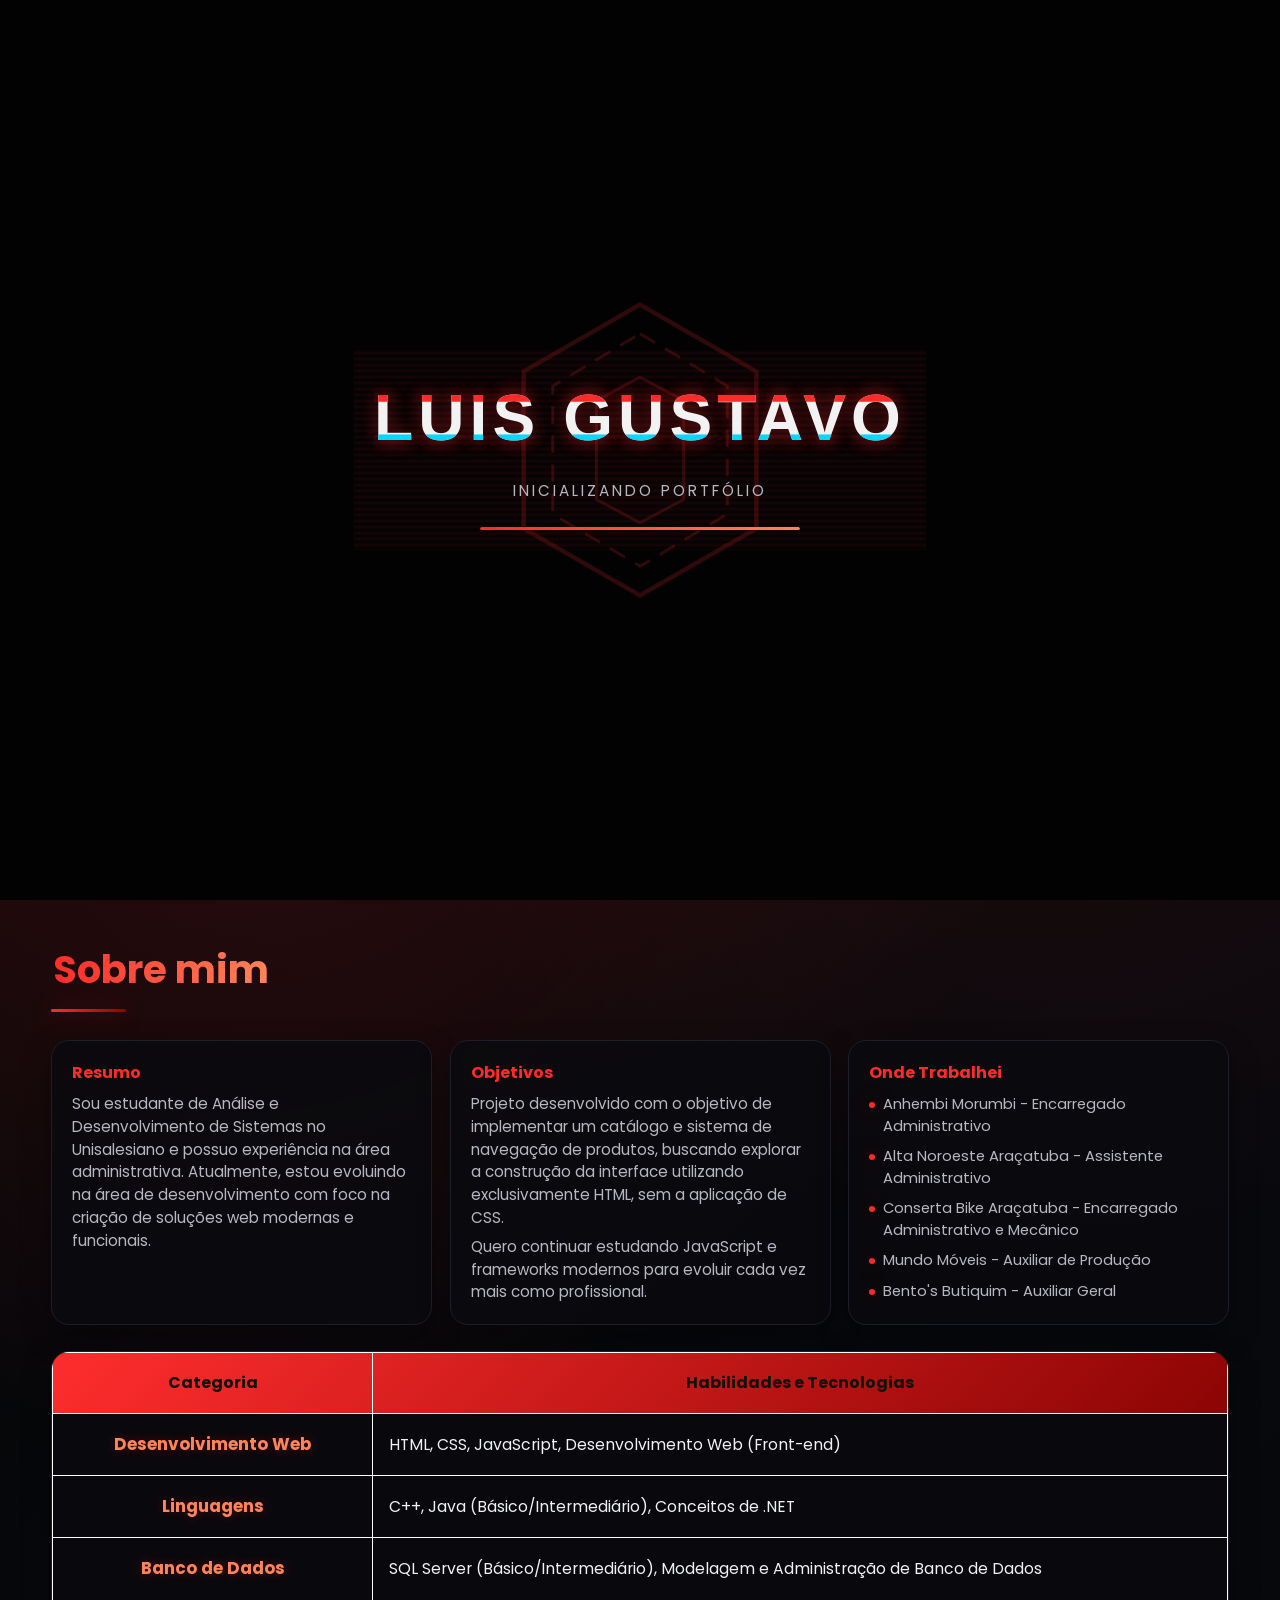
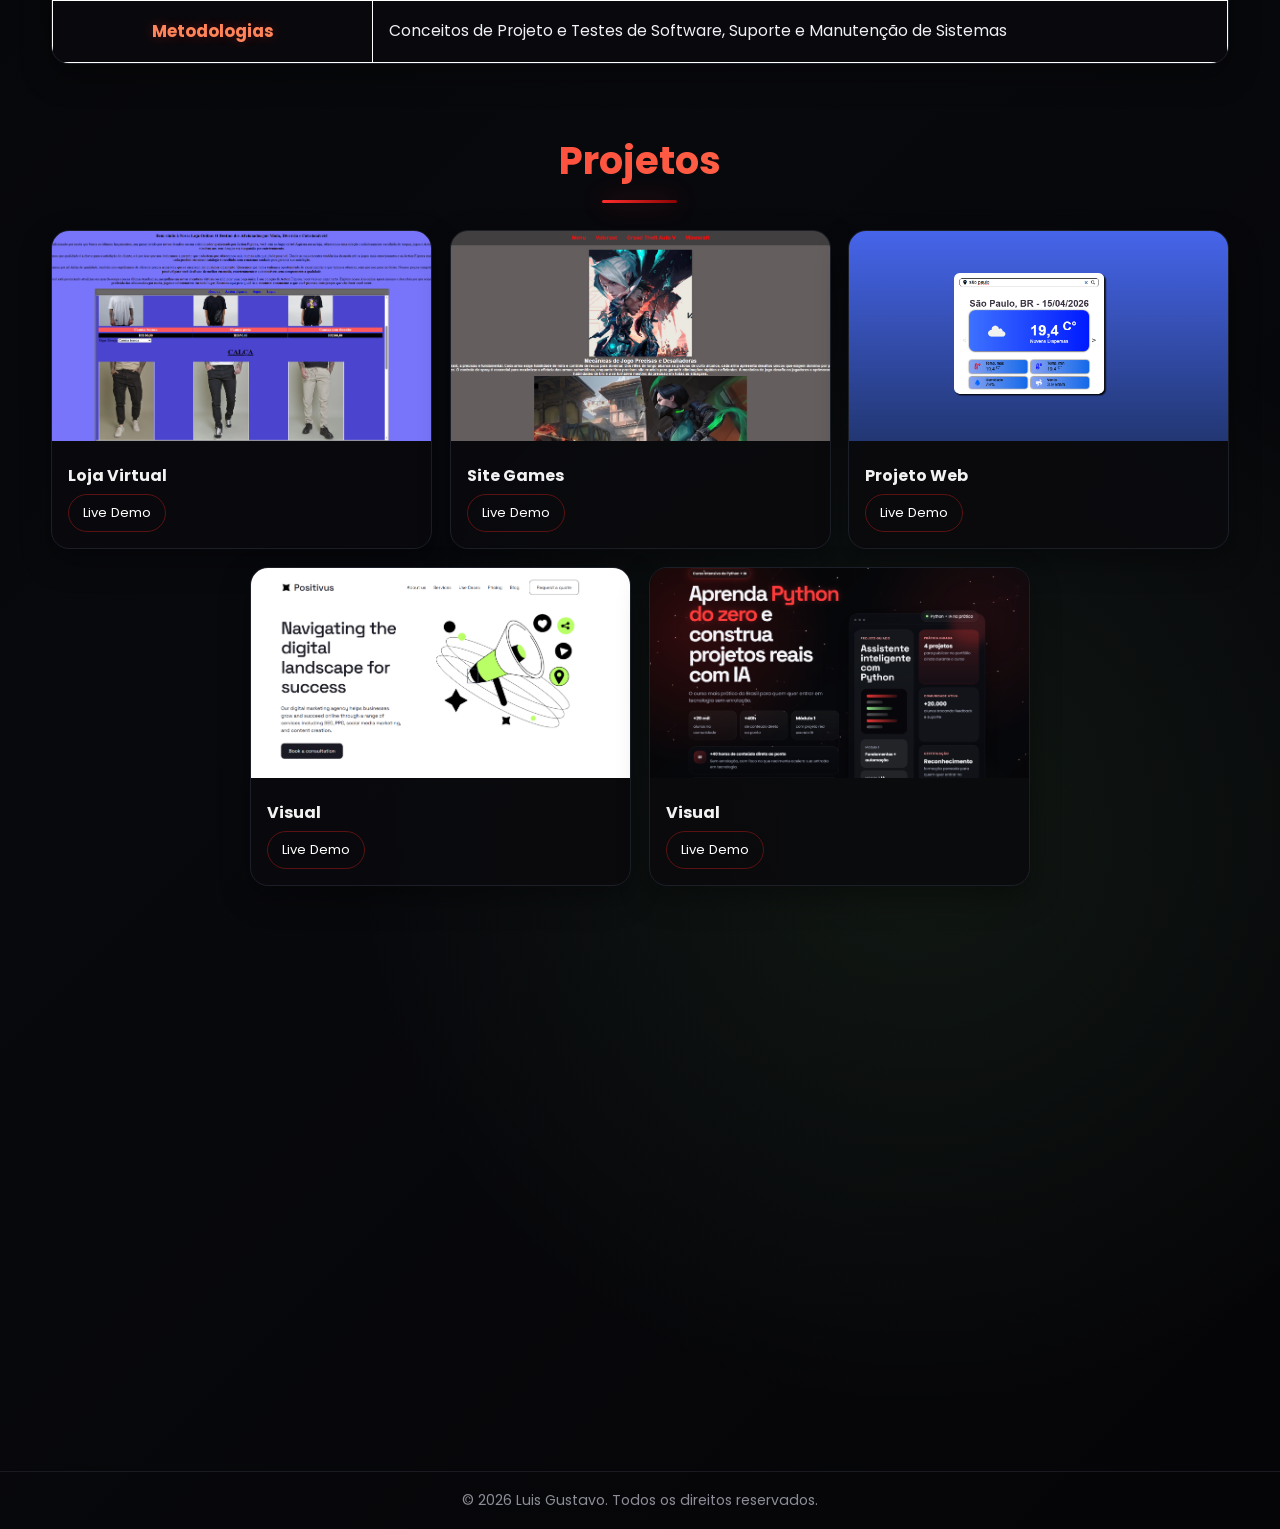
==== commit 7d886692: "Update index.html" ====
--- a/index.html
+++ b/index.html
@@ -82,19 +82,12 @@
           <img src="imagem/foto de perfil.jpg" alt="Foto de Luis Gustavo" />
         </div>
 
-        <div class="orbit orbit-1"><span>JS</span></div>
-        <div class="orbit orbit-2"><span>UI</span></div>
-        <div class="orbit orbit-3"><span>WEB</span></div>
-        <div class="orbit orbit-4"><span>CSS</span></div>
-
-        <div class="orbit orbit-emoji orbit-5" aria-hidden="true"><span>🎮</span></div>
-        <div class="orbit orbit-emoji orbit-6" aria-hidden="true"><span>💻</span></div>
-        <div class="orbit orbit-emoji orbit-7" aria-hidden="true"><span>🚀</span></div>
-        <div class="orbit orbit-emoji orbit-8" aria-hidden="true"><span>⚡</span></div>
-        <div class="orbit orbit-emoji orbit-9" aria-hidden="true"><span>🎯</span></div>
-        <div class="orbit orbit-emoji orbit-10" aria-hidden="true"><span>🔥</span></div>
-        <div class="orbit orbit-emoji orbit-11" aria-hidden="true"><span>👾</span></div>
-        <div class="orbit orbit-emoji orbit-12" aria-hidden="true"><span>🏆</span></div>
+        <canvas class="neural" id="neural" aria-hidden="true"></canvas>
+
+        <div class="badge b1" aria-hidden="true">&lt;/&gt;</div>
+        <div class="badge b2" aria-hidden="true">JS</div>
+        <div class="badge b3" aria-hidden="true">⚛</div>
+        <div class="badge b4" aria-hidden="true">UI</div>
       </div>
     </section>
 
@@ -344,4 +337,3 @@
   <script src="script.js?v=20260623-5"></script>
 </body>
 </html>
-
--- a/styles.css
+++ b/styles.css
@@ -344,19 +344,30 @@
 
 .hero-photo {
   position: relative;
-  width: min(370px, 92%);
+  width: min(440px, 100%);
   aspect-ratio: 1 / 1;
   margin-inline: auto;
+  isolation: isolate;
+  overflow: visible;
+}
+
+.hero-photo::before {
+  content: "";
+  position: absolute;
+  inset: 12%;
+  border-radius: 50%;
+  z-index: 1;
 }
 
 .photo-ring {
   position: absolute;
-  inset: 14%;
+  inset: 28%;
   border-radius: 50%;
   border: 3px solid #ff2a2a;
   box-shadow: 0 0 34px rgba(255, 0, 0, 0.5);
   overflow: hidden;
   background: #fff;
+  z-index: 4;
 }
 
 .photo-ring img {
@@ -365,57 +376,65 @@
   object-fit: cover;
 }
 
+/* Container de órbita — fica no anel externo ao redor da foto */
 .orbit {
   position: absolute;
-  inset: 0;
-  animation: spin 9s linear infinite;
+  inset: 8%;
+  border-radius: 50%;
+  animation: spin 10s linear infinite;
+  z-index: 2;
+  pointer-events: none;
 }
 
 .orbit span {
   position: absolute;
-  top: 4%;
+  top: 0;
   left: 50%;
   transform: translate(-50%, -50%);
-  width: 42px;
-  height: 42px;
+  width: 34px;
+  height: 34px;
   border-radius: 50%;
   border: 1px solid rgba(255, 0, 0, 0.35);
-  background: #090a10;
+  background: rgba(8, 9, 13, 0.95);
   color: #fff;
   font-size: 0.75rem;
   font-weight: 700;
   display: grid;
   place-items: center;
-  box-shadow: var(--glow);
+  box-shadow: 0 0 16px rgba(255, 42, 42, 0.25);
+  z-index: 5;
 }
 
 .orbit-2 {
   animation-duration: 11s;
   animation-direction: reverse;
+  inset: 12%;
 }
 
 .orbit-2 span {
   top: auto;
-  bottom: 2%;
+  bottom: 0;
 }
 
 .orbit-3 {
   animation-duration: 13s;
+  inset: 12%;
 }
 
 .orbit-3 span {
   top: 50%;
-  left: 95%;
+  left: 100%;
 }
 
 .orbit-4 {
   animation-duration: 15s;
   animation-direction: reverse;
+  inset: 12%;
 }
 
 .orbit-4 span {
   top: 50%;
-  left: 5%;
+  left: 0;
 }
 
 @keyframes spin {
@@ -827,15 +846,15 @@
 
 .reveal {
   --reveal-x: 0px;
-  --reveal-y: 30px;
-  --reveal-scale: 0.96;
+  --reveal-y: 60px;
+  --reveal-scale: 0.92;
   opacity: 0;
-  filter: blur(12px);
+  filter: blur(14px);
   transform: translate3d(var(--reveal-x), var(--reveal-y), 0) scale(var(--reveal-scale));
   transition:
-    opacity 0.75s cubic-bezier(0.22, 1, 0.36, 1),
-    transform 0.75s cubic-bezier(0.22, 1, 0.36, 1),
-    filter 0.75s ease;
+    opacity 0.85s cubic-bezier(0.22, 1, 0.36, 1),
+    transform 0.85s cubic-bezier(0.22, 1, 0.36, 1),
+    filter 0.85s ease;
   will-change: opacity, transform, filter;
 }
 
@@ -846,18 +865,18 @@
 }
 
 .reveal-left {
-  --reveal-x: -42px;
-  --reveal-y: 18px;
+  --reveal-x: -80px;
+  --reveal-y: 40px;
 }
 
 .reveal-right {
-  --reveal-x: 42px;
-  --reveal-y: 18px;
+  --reveal-x: 80px;
+  --reveal-y: 40px;
 }
 
 .reveal-pop {
-  --reveal-y: 22px;
-  --reveal-scale: 0.9;
+  --reveal-y: 50px;
+  --reveal-scale: 0.85;
 }
 
 .delay-1 { transition-delay: 0.12s; }
@@ -1028,3 +1047,900 @@
     padding-bottom: 16px;
   }
 }
+
+/* ============================================================ */
+/* NEON ANIMATIONS - GAMER THEME                                 */
+/* ============================================================ */
+
+/* Cursor customizado (neon gamer) */
+.cursor {
+  position: fixed;
+  top: 0;
+  left: 0;
+  width: 36px;
+  height: 36px;
+  border: 1.5px solid rgba(255, 42, 42, 0.6);
+  border-radius: 50%;
+  pointer-events: none;
+  z-index: 9999;
+  transform: translate(-50%, -50%);
+  transition: width 0.25s ease, height 0.25s ease, border-color 0.25s ease, background 0.25s ease;
+  box-shadow: 0 0 18px rgba(255, 42, 42, 0.35);
+  mix-blend-mode: difference;
+}
+
+.cursor-dot {
+  position: fixed;
+  top: 0;
+  left: 0;
+  width: 5px;
+  height: 5px;
+  background: #ff2a2a;
+  border-radius: 50%;
+  pointer-events: none;
+  z-index: 10000;
+  transform: translate(-50%, -50%);
+  box-shadow: 0 0 12px rgba(255, 42, 42, 0.9);
+  transition: opacity 0.2s ease;
+}
+
+.cursor.is-hover {
+  width: 56px;
+  height: 56px;
+  border-color: #ff2a2a;
+  background: rgba(255, 42, 42, 0.08);
+  box-shadow: 0 0 28px rgba(255, 42, 42, 0.6);
+}
+
+/* Esconde cursor nativo em telas grandes */
+@media (hover: hover) and (pointer: fine) {
+  html, body, a, button, input, textarea {
+    cursor: none;
+  }
+}
+
+/* Quando o modal tá aberto, libera o cursor nativo e esconde o custom */
+body.modal-open,
+body.modal-open a,
+body.modal-open button,
+body.modal-open input,
+body.modal-open textarea {
+  cursor: auto !important;
+}
+
+body.modal-open .cursor,
+body.modal-open .cursor-dot {
+  display: none !important;
+}
+
+/* Gradient neon animado nos títulos principais */
+.neon-gradient {
+  background: linear-gradient(
+    90deg,
+    #ff2a2a 0%,
+    #ff6b35 20%,
+    #ff2a2a 40%,
+    #c50707 60%,
+    #ff2a2a 80%,
+    #ff6b35 100%
+  );
+  background-size: 200% 100%;
+  -webkit-background-clip: text;
+  background-clip: text;
+  -webkit-text-fill-color: transparent;
+  color: transparent;
+  animation: neonGradientShift 6s ease-in-out infinite;
+  filter: drop-shadow(0 0 18px rgba(255, 42, 42, 0.4));
+}
+
+@keyframes neonGradientShift {
+  0%, 100% {
+    background-position: 0% 50%;
+  }
+  50% {
+    background-position: 100% 50%;
+  }
+}
+
+/* Aplica o gradient nos títulos das seções e no h1 */
+.hero h1,
+.hero h1 span,
+.section-title {
+  background: linear-gradient(
+    90deg,
+    #ff2a2a 0%,
+    #ff8559 50%,
+    #ff2a2a 100%
+  );
+  background-size: 200% 100%;
+  -webkit-background-clip: text;
+  background-clip: text;
+  -webkit-text-fill-color: transparent;
+  color: transparent;
+  animation: neonGradientShift 5s ease-in-out infinite;
+  filter: drop-shadow(0 0 14px rgba(255, 42, 42, 0.35));
+}
+
+/* Pulse animado no botão do WhatsApp */
+.icon-link[href*="wa.me"] {
+  animation: whatsappPulse 2.2s ease-in-out infinite;
+}
+
+@keyframes whatsappPulse {
+  0%, 100% {
+    box-shadow:
+      0 0 0 0 rgba(37, 211, 102, 0.55),
+      0 0 14px rgba(37, 211, 102, 0.4);
+  }
+  50% {
+    box-shadow:
+      0 0 0 8px rgba(37, 211, 102, 0),
+      0 0 22px rgba(37, 211, 102, 0.6);
+  }
+}
+
+/* Hover mais marcante nos ícones de redes sociais */
+.icon-link {
+  position: relative;
+}
+
+.icon-link::before {
+  content: "";
+  position: absolute;
+  inset: -4px;
+  border-radius: 50%;
+  background: radial-gradient(circle, rgba(255, 42, 42, 0.4), transparent 70%);
+  opacity: 0;
+  transition: opacity 0.3s ease;
+  pointer-events: none;
+  z-index: -1;
+}
+
+.icon-link:hover {
+  transform: translateY(-3px) scale(1.08);
+}
+
+.icon-link:hover::before {
+  opacity: 1;
+}
+
+/* Card de projeto - glow neon mais intenso no hover */
+.project-card {
+  position: relative;
+}
+
+.project-card::before {
+  content: "";
+  position: absolute;
+  inset: -1px;
+  border-radius: inherit;
+  background: linear-gradient(
+    135deg,
+    rgba(255, 42, 42, 0.5),
+    rgba(168, 85, 247, 0.3),
+    rgba(0, 217, 255, 0.3),
+    rgba(255, 42, 42, 0.5)
+  );
+  background-size: 300% 300%;
+  opacity: 0;
+  z-index: -1;
+  transition: opacity 0.35s ease;
+  animation: cardBorderShift 4s ease infinite;
+}
+
+.project-card:hover::before {
+  opacity: 1;
+}
+
+@keyframes cardBorderShift {
+  0%, 100% {
+    background-position: 0% 50%;
+  }
+  50% {
+    background-position: 100% 50%;
+  }
+}
+
+/* Glow suave no card da foto de perfil (já tem glow, vou intensificar) */
+.photo-ring {
+  animation: photoGlow 3.5s ease-in-out infinite;
+}
+
+@keyframes photoGlow {
+  0%, 100% {
+    box-shadow:
+      0 0 34px rgba(255, 0, 0, 0.5),
+      0 0 0 1px rgba(255, 42, 42, 0.1);
+  }
+  50% {
+    box-shadow:
+      0 0 48px rgba(255, 0, 0, 0.7),
+      0 0 0 2px rgba(255, 42, 42, 0.25);
+  }
+}
+
+/* Botões principais - glow mais forte no hover */
+.btn-primary {
+  position: relative;
+  overflow: hidden;
+}
+
+.btn-primary::before {
+  content: "";
+  position: absolute;
+  top: 0;
+  left: -100%;
+  width: 100%;
+  height: 100%;
+  background: linear-gradient(
+    90deg,
+    transparent,
+    rgba(255, 255, 255, 0.25),
+    transparent
+  );
+  transition: left 0.6s ease;
+}
+
+.btn-primary:hover::before {
+  left: 100%;
+}
+
+.btn-primary:hover {
+  transform: translateY(-2px);
+  box-shadow:
+    0 0 30px rgba(255, 42, 42, 0.55),
+    0 0 60px rgba(255, 42, 42, 0.3);
+}
+
+/* Banner coloridos do site - mantém como está mas com glow sutil extra */
+
+/* Tabela do hero - primeira coluna com leve brilho */
+.hero-table tbody td:first-child {
+  position: relative;
+}
+
+.hero-table tbody tr:hover td:first-child {
+  color: #ff2a2a;
+  text-shadow: 0 0 12px rgba(255, 42, 42, 0.5);
+}
+
+/* Links do menu - brilho extra no active/hover */
+.menu-link.active {
+  position: relative;
+}
+
+.menu-link.active::after {
+  content: "";
+  position: absolute;
+  bottom: 4px;
+  left: 50%;
+  transform: translateX(-50%);
+  width: 60%;
+  height: 2px;
+  background: #ff2a2a;
+  border-radius: 999px;
+  box-shadow: 0 0 8px rgba(255, 42, 42, 0.7);
+  animation: menuUnderlinePulse 1.8s ease-in-out infinite;
+}
+
+@keyframes menuUnderlinePulse {
+  0%, 100% {
+    opacity: 1;
+    width: 60%;
+  }
+  50% {
+    opacity: 0.7;
+    width: 75%;
+  }
+}
+
+/* Cards "about" - borda com leve glow ao aparecer */
+.about-card:hover {
+  border-color: rgba(255, 42, 42, 0.35);
+  box-shadow:
+    0 20px 40px rgba(0, 0, 0, 0.26),
+    0 0 26px rgba(255, 42, 42, 0.15);
+}
+
+/* Skills table - primeira coluna com cor neon nas categorias */
+.skills-table tbody td:first-child {
+  color: #ff8559;
+  text-shadow: 0 0 12px rgba(255, 42, 42, 0.3);
+}
+
+/* Form input - glow ao focar */
+.contact-form input:focus,
+.contact-form textarea:focus {
+  border-color: #ff2a2a;
+  box-shadow:
+    0 0 0 3px rgba(255, 42, 42, 0.15),
+    0 0 20px rgba(255, 42, 42, 0.2);
+}
+
+/* Reveal animations - blur mais sutil e rápido */
+
+/* Scroll suave extra */
+html {
+  scroll-behavior: smooth;
+}
+
+/* Imagens dos projetos - zoom suave no hover */
+.project-card img {
+  transition: transform 0.5s cubic-bezier(0.22, 1, 0.36, 1), filter 0.4s ease;
+}
+
+.project-card:hover img {
+  transform: scale(1.06);
+  filter: brightness(1.1);
+}
+
+/* Work list itens - brilho na bolinha ao hover */
+.work-list li {
+  transition: color 0.25s ease, transform 0.25s ease;
+}
+
+.work-list li:hover {
+  color: #fff;
+  transform: translateX(4px);
+}
+
+.work-list li:hover::before {
+  box-shadow: 0 0 14px rgba(255, 42, 42, 0.9);
+  transform: scale(1.4);
+}
+
+/* Responsivo: desativa cursor customizado em mobile */
+@media (hover: none) {
+  .cursor,
+  .cursor-dot {
+    display: none;
+  }
+}
+
+/* ============================================================ */
+/* PHOTO RING - Volta pro estilo original limpo                */
+/* ============================================================ */
+
+.photo-ring {
+  position: absolute;
+  inset: 14%;
+  border-radius: 50%;
+  border: 3px solid #ff2a2a;
+  box-shadow: 0 0 34px rgba(255, 0, 0, 0.5);
+  overflow: hidden;
+  background: #fff;
+  z-index: 2;
+}
+
+.photo-ring img {
+  width: 100%;
+  height: 100%;
+  object-fit: cover;
+}
+
+/* Garante que a foto fique por cima dos anéis */
+.photo-ring {
+  position: relative;
+  z-index: 2;
+}
+
+/* ============================================================ */
+/* PROJECT MODAL                                                */
+/* ============================================================ */
+
+.project-modal {
+  position: fixed;
+  inset: 0;
+  z-index: 9000;
+  display: grid;
+  place-items: center;
+  pointer-events: none;
+  opacity: 0;
+  transition: opacity 0.35s ease;
+}
+
+.project-modal[aria-hidden="false"] {
+  pointer-events: auto;
+  opacity: 1;
+}
+
+.modal-backdrop {
+  position: absolute;
+  inset: 0;
+  background: rgba(0, 0, 0, 0.78);
+  backdrop-filter: blur(8px);
+  -webkit-backdrop-filter: blur(8px);
+  opacity: 0;
+  transition: opacity 0.35s ease;
+}
+
+.project-modal[aria-hidden="false"] .modal-backdrop {
+  opacity: 1;
+}
+
+.modal-window {
+  position: relative;
+  width: min(1100px, 94vw);
+  height: min(82vh, 800px);
+  background: linear-gradient(180deg, #0c0c12, #07070b);
+  border: 1px solid rgba(255, 42, 42, 0.35);
+  border-radius: 18px;
+  box-shadow:
+    0 30px 80px rgba(0, 0, 0, 0.7),
+    0 0 50px rgba(255, 42, 42, 0.25),
+    inset 0 0 0 1px rgba(255, 255, 255, 0.04);
+  overflow: hidden;
+  transform: perspective(1200px) rotateX(-12deg) scale(0.7) translateY(40px);
+  opacity: 0;
+  transition:
+    transform 0.55s cubic-bezier(0.16, 1, 0.3, 1),
+    opacity 0.4s ease,
+    box-shadow 0.4s ease;
+  display: flex;
+  flex-direction: column;
+}
+
+.project-modal[aria-hidden="false"] .modal-window {
+  transform: perspective(1200px) rotateX(0deg) scale(1) translateY(0);
+  opacity: 1;
+}
+
+.project-modal[aria-hidden="false"] .modal-window:hover {
+  box-shadow:
+    0 30px 80px rgba(0, 0, 0, 0.7),
+    0 0 70px rgba(255, 42, 42, 0.4),
+    inset 0 0 0 1px rgba(255, 255, 255, 0.06);
+}
+
+.modal-header {
+  display: flex;
+  align-items: center;
+  gap: 14px;
+  padding: 12px 18px;
+  background: linear-gradient(180deg, #14141c, #0a0a10);
+  border-bottom: 1px solid rgba(255, 42, 42, 0.2);
+  flex-shrink: 0;
+}
+
+.modal-dots {
+  display: flex;
+  gap: 8px;
+}
+
+.modal-dot {
+  width: 13px;
+  height: 13px;
+  border-radius: 50%;
+  cursor: pointer;
+  transition: filter 0.2s ease, transform 0.2s ease;
+}
+
+.modal-dot:hover {
+  filter: brightness(1.2);
+  transform: scale(1.1);
+}
+
+.dot-close { background: #ff5f57; box-shadow: 0 0 8px rgba(255, 95, 87, 0.5); }
+.dot-min { background: #febc2e; box-shadow: 0 0 8px rgba(254, 188, 46, 0.5); }
+.dot-full { background: #28c840; box-shadow: 0 0 8px rgba(40, 200, 64, 0.5); }
+
+.modal-title {
+  margin: 0;
+  font-size: 0.95rem;
+  font-weight: 600;
+  color: #f2f2f3;
+  flex: 1;
+  white-space: nowrap;
+  overflow: hidden;
+  text-overflow: ellipsis;
+}
+
+.modal-external {
+  width: 30px;
+  height: 30px;
+  border-radius: 8px;
+  border: 1px solid rgba(255, 42, 42, 0.3);
+  display: grid;
+  place-items: center;
+  color: #ff2a2a;
+  text-decoration: none;
+  transition: 0.25s ease;
+  flex-shrink: 0;
+}
+
+.modal-external svg {
+  width: 14px;
+  height: 14px;
+  fill: currentColor;
+}
+
+.modal-external:hover {
+  background: rgba(255, 42, 42, 0.15);
+  box-shadow: 0 0 14px rgba(255, 42, 42, 0.4);
+}
+
+.modal-body {
+  position: relative;
+  flex: 1;
+  background: #fff;
+  overflow: hidden;
+}
+
+.modal-iframe {
+  width: 100%;
+  height: 100%;
+  border: 0;
+  display: block;
+  opacity: 0;
+  transition: opacity 0.4s ease;
+}
+
+.modal-iframe.is-loaded {
+  opacity: 1;
+}
+
+.modal-loader {
+  position: absolute;
+  inset: 0;
+  display: grid;
+  place-items: center;
+  background: #0a0a10;
+  color: #b6b7c0;
+  font-size: 0.95rem;
+  gap: 14px;
+  text-align: center;
+  z-index: 1;
+  transition: opacity 0.35s ease, visibility 0.35s ease;
+}
+
+.modal-loader.is-hidden {
+  opacity: 0;
+  visibility: hidden;
+}
+
+.loader-spinner {
+  width: 44px;
+  height: 44px;
+  border: 3px solid rgba(255, 42, 42, 0.2);
+  border-top-color: #ff2a2a;
+  border-radius: 50%;
+  animation: spin 0.8s linear infinite;
+  margin: 0 auto 14px;
+}
+
+.loading-screen {
+  position: fixed;
+  inset: 0;
+  z-index: 10000;
+  background: #020203;
+  display: grid;
+  place-items: center;
+  overflow: hidden;
+  transition: opacity 0.7s ease, visibility 0.7s ease;
+}
+
+.loading-screen.is-hidden {
+  opacity: 0;
+  visibility: hidden;
+  pointer-events: none;
+}
+
+.loading-canvas {
+  position: absolute;
+  inset: 0;
+  width: 100%;
+  height: 100%;
+  z-index: 0;
+}
+
+.loading-content {
+  position: relative;
+  z-index: 2;
+  text-align: center;
+  padding: 20px;
+}
+
+/* Efeito de scan line (TV antiga) */
+.loading-scan {
+  position: absolute;
+  inset: 0;
+  pointer-events: none;
+  background: linear-gradient(
+    180deg,
+    transparent 0%,
+    rgba(255, 42, 42, 0.08) 50%,
+    transparent 100%
+  );
+  background-size: 100% 6px;
+  animation: scanMove 3s linear infinite;
+  z-index: -1;
+}
+
+@keyframes scanMove {
+  0% { background-position: 0 -10%; }
+  100% { background-position: 0 110%; }
+}
+
+/* Texto com glitch */
+.loading-text {
+  font-size: clamp(2.2rem, 6vw, 4rem);
+  font-weight: 800;
+  color: #f2f2f3;
+  letter-spacing: 0.08em;
+  position: relative;
+  display: inline-block;
+  margin-bottom: 14px;
+  text-shadow: 0 0 18px rgba(255, 42, 42, 0.4);
+}
+
+.loading-text::before,
+.loading-text::after {
+  content: attr(data-text);
+  position: absolute;
+  top: 0;
+  left: 0;
+  width: 100%;
+  height: 100%;
+  overflow: hidden;
+}
+
+.loading-text::before {
+  color: #ff2a2a;
+  animation: glitchTop 2.4s infinite linear alternate-reverse;
+  clip-path: polygon(0 0, 100% 0, 100% 33%, 0 33%);
+}
+
+.loading-text::after {
+  color: #00d9ff;
+  animation: glitchBottom 3.1s infinite linear alternate-reverse;
+  clip-path: polygon(0 67%, 100% 67%, 100% 100%, 0 100%);
+}
+
+@keyframes glitchTop {
+  0%, 64%, 100% { transform: translate(0, 0); }
+  10% { transform: translate(-2px, -1px); }
+  30% { transform: translate(2px, 1px); }
+  50% { transform: translate(-1px, 1px); }
+  70% { transform: translate(1px, -1px); }
+}
+
+@keyframes glitchBottom {
+  0%, 64%, 100% { transform: translate(0, 0); }
+  15% { transform: translate(2px, 1px); }
+  35% { transform: translate(-2px, -1px); }
+  55% { transform: translate(1px, 1px); }
+  78% { transform: translate(-1px, -1px); }
+}
+
+.loading-subtitle {
+  color: #b6b7c0;
+  font-size: 0.95rem;
+  letter-spacing: 0.2em;
+  text-transform: uppercase;
+  margin-bottom: 24px;
+  animation: subtitleBlink 1.6s ease-in-out infinite;
+}
+
+@keyframes subtitleBlink {
+  0%, 100% { opacity: 0.5; }
+  50% { opacity: 1; }
+}
+
+.loading-bar {
+  width: min(320px, 80vw);
+  height: 3px;
+  background: rgba(255, 255, 255, 0.08);
+  border-radius: 999px;
+  overflow: hidden;
+  margin: 0 auto;
+}
+
+.loading-bar-fill {
+  height: 100%;
+  width: 0%;
+  background: linear-gradient(90deg, #ff2a2a, #ff8559, #ff2a2a);
+  background-size: 200% 100%;
+  box-shadow: 0 0 12px rgba(255, 42, 42, 0.7);
+  border-radius: 999px;
+  animation: barFill 2.4s cubic-bezier(0.65, 0, 0.35, 1) forwards, barShine 1.5s linear infinite;
+}
+
+@keyframes barFill {
+  0% { width: 0%; }
+  20% { width: 25%; }
+  45% { width: 50%; }
+  70% { width: 75%; }
+  90% { width: 95%; }
+  100% { width: 100%; }
+}
+
+@keyframes barShine {
+  0% { background-position: 0% 50%; }
+  100% { background-position: 200% 50%; }
+}
+
+/* Hexágonos girando */
+.loading-hex {
+  position: absolute;
+  top: 50%;
+  left: 50%;
+  width: 320px;
+  height: 320px;
+  transform: translate(-50%, -50%);
+  opacity: 0.18;
+  z-index: -1;
+}
+
+.loading-hex svg {
+  width: 100%;
+  height: 100%;
+}
+
+.loading-hex .hex {
+  fill: none;
+  stroke: #ff2a2a;
+  stroke-width: 1;
+  transform-origin: center;
+}
+
+.loading-hex .h1 {
+  animation: hexRotate 12s linear infinite;
+  stroke-width: 1.5;
+}
+
+.loading-hex .h2 {
+  animation: hexRotate 8s linear infinite reverse;
+  stroke-dasharray: 6 4;
+}
+
+.loading-hex .h3 {
+  animation: hexRotate 5s linear infinite;
+  fill: rgba(255, 42, 42, 0.08);
+}
+
+@keyframes hexRotate {
+  to { transform: rotate(360deg); }
+}
+
+/* ============================================================ */
+/* GAME — Mata o bicho                                          */
+/* ============================================================ */
+/* (game removed) */
+
+/* ============================================================ */
+/* ORBIT EMOJIS - Mais elementos girando ao redor da foto       */
+/* ============================================================ */
+
+.orbit-emoji {
+  position: absolute;
+  inset: 12%;
+  border-radius: 50%;
+  animation: spin 14s linear infinite;
+  pointer-events: none;
+  z-index: 2;
+}
+
+.orbit-emoji span {
+  position: absolute;
+  width: 44px;
+  height: 44px;
+  border-radius: 50%;
+  background: rgba(8, 9, 13, 0.95);
+  border: 1px solid rgba(255, 42, 42, 0.4);
+  display: grid;
+  place-items: center;
+  font-size: 1.3rem;
+  filter: drop-shadow(0 0 10px rgba(255, 42, 42, 0.6));
+  box-shadow: 0 0 18px rgba(255, 42, 42, 0.25);
+  z-index: 2;
+}
+
+/* Posições e velocidades de cada órbita emoji (na borda do anel) */
+.orbit-5 {
+  animation-duration: 14s;
+}
+.orbit-5 span {
+  top: 0;
+  left: 50%;
+  transform: translate(-50%, -500%);
+}
+
+.orbit-6 {
+  animation-duration: 17s;
+  animation-direction: reverse;
+}
+.orbit-6 span {
+  top: 25%;
+  left: 100%;
+  transform: translate(-50%, -450%);
+}
+
+.orbit-7 {
+  animation-duration: 19s;
+}
+.orbit-7 span {
+  top: 75%;
+  left: 100%;
+  transform: translate(-50%, -500%);
+}
+
+.orbit-8 {
+  animation-duration: 16s;
+  animation-direction: reverse;
+}
+.orbit-8 span {
+  top: 100%;
+  left: 50%;
+  transform: translate(-50%, -500%);
+}
+
+.orbit-9 {
+  animation-duration: 18s;
+}
+.orbit-9 span {
+  top: 75%;
+  left: 0;
+  transform: translate(-50%, -500%);
+}
+
+.orbit-10 {
+  animation-duration: 15s;
+  animation-direction: reverse;
+}
+.orbit-10 span {
+  top: 25%;
+  left: 0;
+  transform: translate(-50%, -500%);
+}
+
+/* Segunda camada, mais externa (anel expandido pra fora) */
+.orbit-11 {
+  inset: 2%;
+  animation-duration: 22s;
+}
+.orbit-11 span {
+  width: 40px;
+  height: 40px;
+  font-size: 1.15rem;
+  background: rgba(15, 16, 22, 0.95);
+  border-color: rgba(168, 85, 247, 0.4);
+  filter: drop-shadow(0 0 10px rgba(168, 85, 247, 0.55));
+  box-shadow: 0 0 14px rgba(168, 85, 247, 0.25);
+  top: 8%;
+  left: 22%;
+  transform: translate(-50%, -50%);
+}
+
+.orbit-12 {
+  inset: 2%;
+  animation-duration: 25s;
+  animation-direction: reverse;
+}
+.orbit-12 span {
+  width: 40px;
+  height: 40px;
+  font-size: 1.15rem;
+  background: rgba(15, 16, 22, 0.95);
+  border-color: rgba(0, 217, 255, 0.4);
+  filter: drop-shadow(0 0 10px rgba(0, 217, 255, 0.55));
+  box-shadow: 0 0 14px rgba(0, 217, 255, 0.25);
+  top: 88%;
+  left: 80%;
+  transform: translate(-50%, -50%);
+}
+
+/* Pequenas variações pra não ficar robótico */
+.orbit-emoji span::after {
+  content: "";
+  position: absolute;
+  inset: -4px;
+  border-radius: 50%;
+  border: 1px solid currentColor;
+  opacity: 0;
+  animation: orbitPulse 2.4s ease-in-out infinite;
+}
+
+@keyframes orbitPulse {
+  0%, 100% { opacity: 0; transform: scale(0.95); }
+  50% { opacity: 0.6; transform: scale(1.15); }
+}
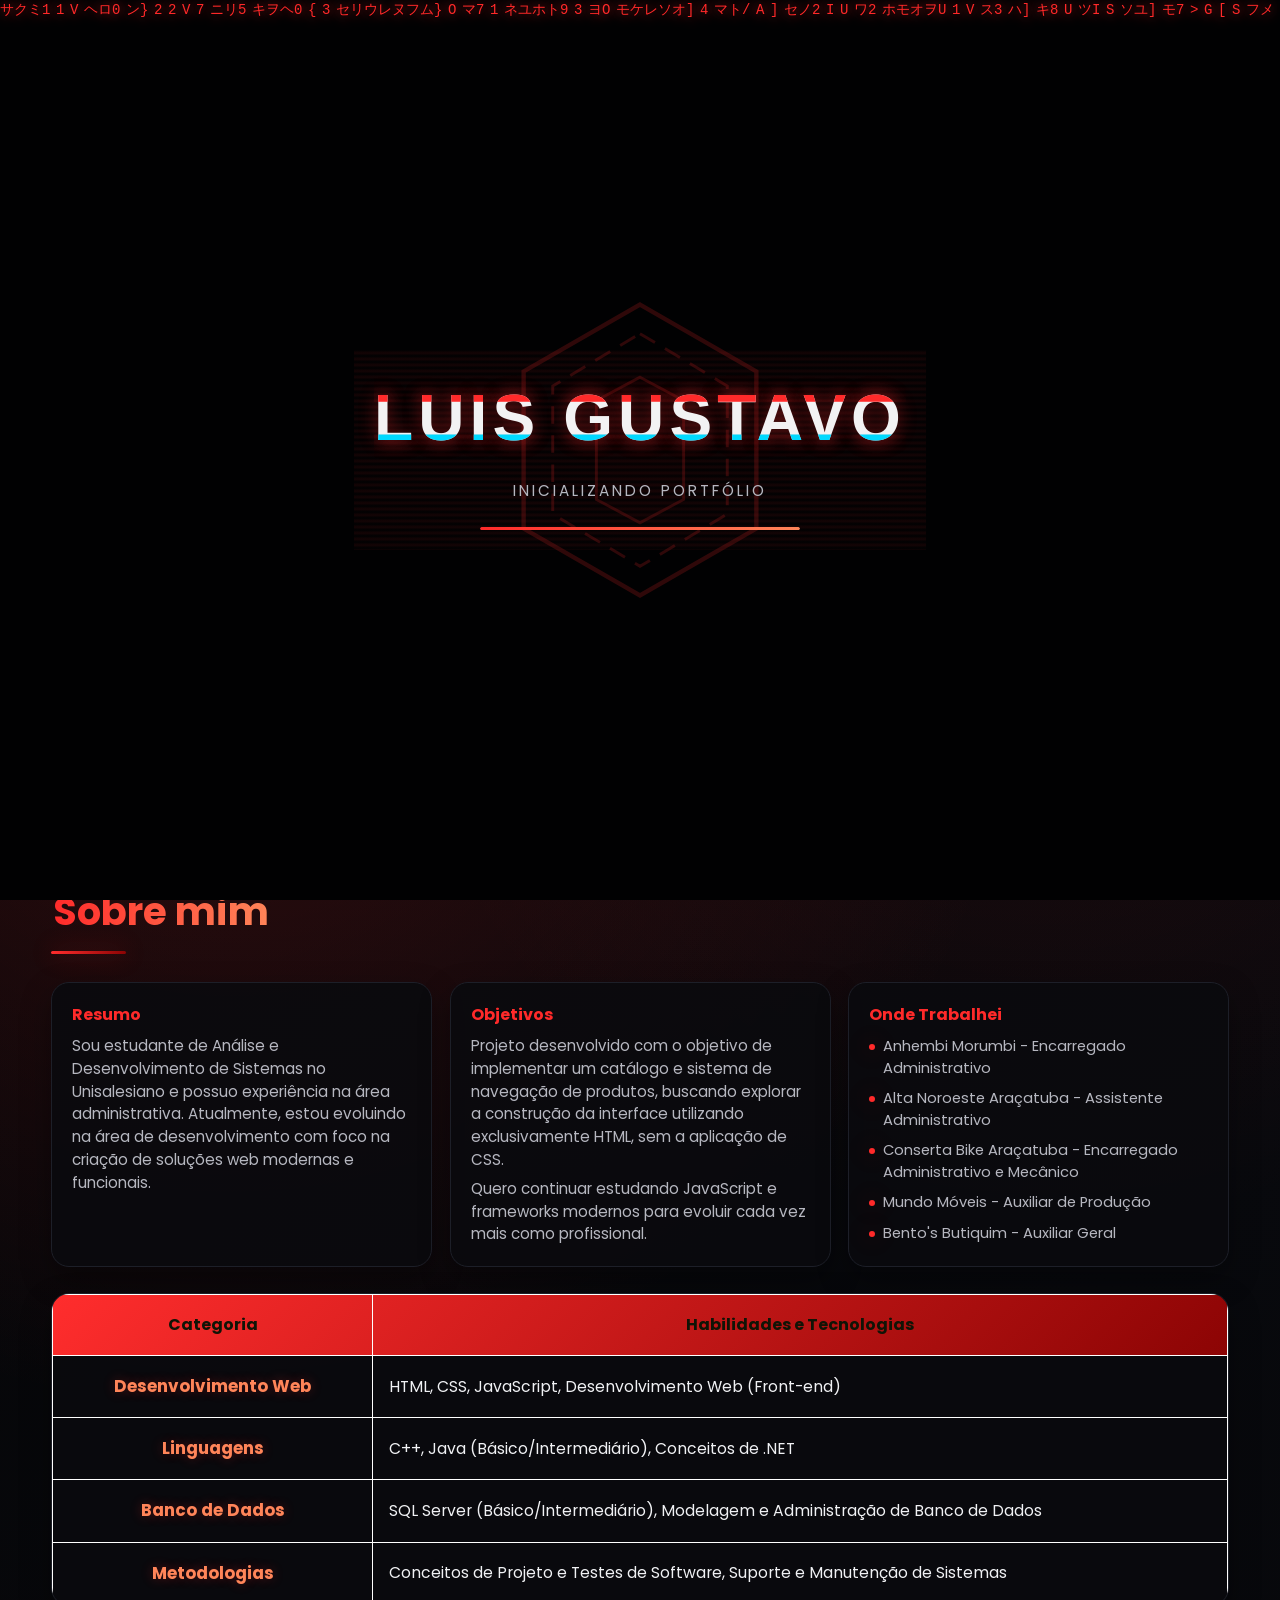
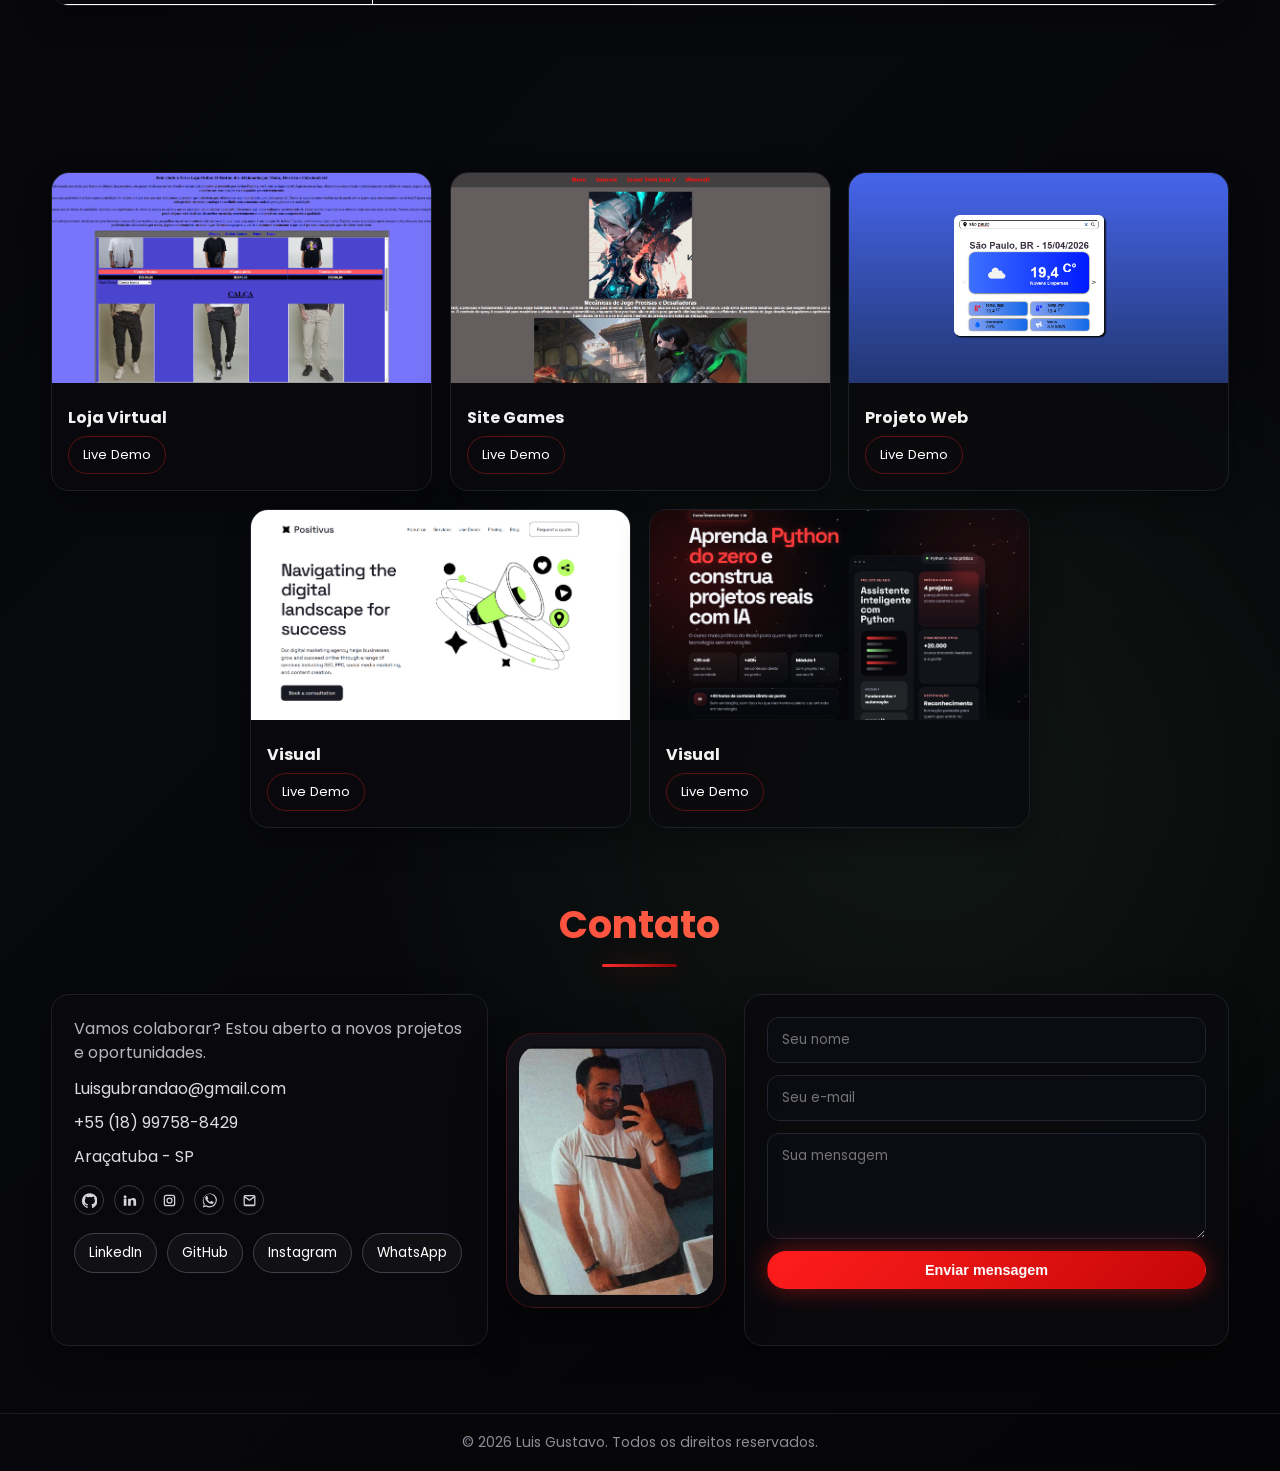
==== commit f9087841: "Update index.html" ====
--- a/index.html
+++ b/index.html
@@ -1,5 +1,5 @@
 <!DOCTYPE html>
-<html lang="pt-BR">
+<html lang="pt-BR" data-lang="pt">
 <head>
   <meta charset="UTF-8" />
   <meta name="viewport" content="width=device-width, initial-scale=1.0" />
@@ -18,11 +18,20 @@
   <div class="page-bg" aria-hidden="true"></div>
 
   <header class="topbar">
+    <div class="lang-toggle" role="group" aria-label="Idioma / Language">
+      <button type="button" data-lang="pt" class="active" aria-label="Português">
+        <span class="flag" aria-hidden="true">🇧🇷</span><span>PT</span>
+      </button>
+      <button type="button" data-lang="en" aria-label="English">
+        <span class="flag" aria-hidden="true">🇺🇸</span><span>EN</span>
+      </button>
+    </div>
+
     <nav class="menu" aria-label="Navegação principal">
-      <a href="#home" class="menu-link active">Início</a>
-      <a href="#about" class="menu-link">Sobre</a>
-      <a href="#projects" class="menu-link">Projetos</a>
-      <a href="#contact" class="menu-link">Contato</a>
+      <a href="#home" class="menu-link active" data-i18n="nav.home">Início</a>
+      <a href="#about" class="menu-link" data-i18n="nav.about">Sobre</a>
+      <a href="#projects" class="menu-link" data-i18n="nav.projects">Projetos</a>
+      <a href="#contact" class="menu-link" data-i18n="nav.contact">Contato</a>
     </nav>
 
     <div class="top-icons" aria-label="Links rápidos">
@@ -44,36 +53,36 @@
   <main>
     <section id="home" class="section hero">
       <div class="hero-text reveal">
-        <h1>Oi, eu sou <span>Luis Gustavo</span></h1>
-        <h2>Desenvolvedor e analista de sistemas</h2>
+        <h1 data-i18n="hero.greeting">Oi, eu sou <span>Luis Gustavo</span></h1>
+        <h2 data-i18n="hero.role">Desenvolvedor e analista de sistemas</h2>
         <div class="hero-highlights hover-tilt" aria-label="Resumo profissional de Luis Gustavo">
           <table class="hero-table">
             <thead>
               <tr>
-                <th>Categoria</th>
-                <th>Sobre mim</th>
+                <th data-i18n="hero.th.category">Categoria</th>
+                <th data-i18n="hero.th.about">Sobre mim</th>
               </tr>
             </thead>
             <tbody>
               <tr>
-                <td>Formação</td>
-                <td>Ensino médio completo - Zeta Objetivo em Birigui<br />Curso de assistente de Logística completo - Portal IDEA</td>
+                <td data-i18n="hero.edu.label">Formação</td>
+                <td data-i18n-html="hero.edu.value">Ensino médio completo - Zeta Objetivo em Birigui<br />Curso de assistente de Logística completo - Portal IDEA</td>
               </tr>
               <tr>
-                <td>Tecnologias</td>
-                <td>HTML, CSS, JavaScript e criação de interfaces web funcionais.</td>
+                <td data-i18n="hero.tech.label">Tecnologias</td>
+                <td data-i18n="hero.tech.value">HTML, CSS, JavaScript e criação de interfaces web funcionais.</td>
               </tr>
               <tr>
-                <td>Diferencial</td>
-                <td>Experiência administrativa, organização e atenção aos detalhes em cada projeto.</td>
+                <td data-i18n="hero.diff.label">Diferencial</td>
+                <td data-i18n="hero.diff.value">Experiência administrativa, organização e atenção aos detalhes em cada projeto.</td>
               </tr>
             </tbody>
           </table>
         </div>
 
         <div class="hero-buttons">
-          <a href="#projects" class="btn btn-primary">Ver Projetos</a>
-          <a href="#contact" class="btn btn-secondary">Contato</a>
+          <a href="#projects" class="btn btn-primary" data-i18n="hero.cta.projects">Ver Projetos</a>
+          <a href="#contact" class="btn btn-secondary" data-i18n="hero.cta.contact">Contato</a>
         </div>
       </div>
 
@@ -94,13 +103,13 @@
     <section id="about" class="section about">
       <div class="about-heading">
         
-        <h3 class="section-title reveal">Sobre mim</h3>
+        <h3 class="section-title reveal" data-i18n="about.title">Sobre mim</h3>
       </div>
 
       <div class="about-grid">
         <article class="about-card reveal reveal-left hover-tilt">
-          <h4>Resumo</h4>
-          <p>
+          <h4 data-i18n="about.summary.title">Resumo</h4>
+          <p data-i18n="about.summary.text">
             Sou estudante de Análise e Desenvolvimento de Sistemas no Unisalesiano
              e possuo experiência na área administrativa. Atualmente, estou evoluindo
              na área de desenvolvimento com foco na criação de soluções web modernas e funcionais.
@@ -108,25 +117,25 @@
         </article>
 
         <article class="about-card reveal reveal-pop delay-1 hover-tilt">
-          <h4>Objetivos</h4>
-          <p>
-           Projeto desenvolvido com o objetivo de implementar um catálogo e sistema de navegação de 
+          <h4 data-i18n="about.goals.title">Objetivos</h4>
+          <p data-i18n="about.goals.text1">
+           Projeto desenvolvido com o objetivo de implementar um catálogo e sistema de navegação de
            produtos, buscando explorar a construção da interface utilizando exclusivamente HTML, sem a aplicação de CSS.
           </p>
-          <p>
+          <p data-i18n="about.goals.text2">
             Quero continuar estudando JavaScript e frameworks modernos para evoluir
             cada vez mais como profissional.
           </p>
         </article>
 
         <article class="about-card reveal reveal-right delay-2 hover-tilt">
-          <h4>Onde Trabalhei</h4>
+          <h4 data-i18n="about.work.title">Onde Trabalhei</h4>
           <ul class="work-list">
-            <li>Anhembi Morumbi - Encarregado Administrativo</li>
-            <li>Alta Noroeste Araçatuba - Assistente Administrativo</li>
-            <li>Conserta Bike Araçatuba - Encarregado Administrativo e Mecânico</li>
-            <li>Mundo Móveis - Auxiliar de Produção</li>
-            <li>Bento's Butiquim - Auxiliar Geral</li>
+            <li data-i18n="about.work.1">Anhembi Morumbi - Encarregado Administrativo</li>
+            <li data-i18n="about.work.2">Alta Noroeste Araçatuba - Assistente Administrativo</li>
+            <li data-i18n="about.work.3">Conserta Bike Araçatuba - Encarregado Administrativo e Mecânico</li>
+            <li data-i18n="about.work.4">Mundo Móveis - Auxiliar de Produção</li>
+            <li data-i18n="about.work.5">Bento's Butiquim - Auxiliar Geral</li>
           </ul>
         </article>
       </div>
@@ -135,26 +144,26 @@
         <table class="skills-table" aria-label="Habilidades técnicas">
           <thead>
             <tr>
-              <th>Categoria</th>
-              <th>Habilidades e Tecnologias</th>
+              <th data-i18n="skills.th.category">Categoria</th>
+              <th data-i18n="skills.th.skills">Habilidades e Tecnologias</th>
             </tr>
           </thead>
           <tbody>
             <tr>
-              <td>Desenvolvimento Web</td>
-              <td>HTML, CSS, JavaScript, Desenvolvimento Web (Front-end)</td>
-            </tr>
-            <tr>
-              <td>Linguagens</td>
-              <td>C++, Java (Básico/Intermediário), Conceitos de .NET</td>
-            </tr>
-            <tr>
-              <td>Banco de Dados</td>
-              <td>SQL Server (Básico/Intermediário), Modelagem e Administração de Banco de Dados</td>
-            </tr>
-            <tr>
-              <td>Metodologias</td>
-              <td>Conceitos de Projeto e Testes de Software, Suporte e Manutenção de Sistemas</td>
+              <td data-i18n="skills.web.label">Desenvolvimento Web</td>
+              <td data-i18n="skills.web.value">HTML, CSS, JavaScript, Desenvolvimento Web (Front-end)</td>
+            </tr>
+            <tr>
+              <td data-i18n="skills.langs.label">Linguagens</td>
+              <td data-i18n="skills.langs.value">C++, Java (Básico/Intermediário), Conceitos de .NET</td>
+            </tr>
+            <tr>
+              <td data-i18n="skills.db.label">Banco de Dados</td>
+              <td data-i18n="skills.db.value">SQL Server (Básico/Intermediário), Modelagem e Administração de Banco de Dados</td>
+            </tr>
+            <tr>
+              <td data-i18n="skills.meth.label">Metodologias</td>
+              <td data-i18n="skills.meth.value">Conceitos de Projeto e Testes de Software, Suporte e Manutenção de Sistemas</td>
             </tr>
           </tbody>
         </table>
@@ -164,16 +173,16 @@
     </section>
 
     <section id="projects" class="section projects">
-      <h3 class="section-title reveal">Projetos</h3>
+      <h3 class="section-title reveal" data-i18n="projects.title">Projetos</h3>
 
       <div class="project-grid">
         <article class="project-card reveal reveal-left hover-tilt">
           <img src="imagem/projeto 1 .png" alt="Preview do projeto Loja Virtual" />
           <div class="project-content">
-            <h4>Loja Virtual</h4>
-
-            <div class="project-actions">
-              <a href="trabalho/PRINCIPAL.html" data-modal="modal" data-title="Loja Virtual" data-project="trabalho/PRINCIPAL.html">Live Demo</a>
+            <h4 data-i18n="projects.p1">Loja Virtual</h4>
+
+            <div class="project-actions">
+              <a href="trabalho/PRINCIPAL.html" data-modal="modal" data-title="Loja Virtual" data-project="trabalho/PRINCIPAL.html" data-i18n="projects.demo">Live Demo</a>
             </div>
           </div>
         </article>
@@ -181,10 +190,10 @@
         <article class="project-card reveal reveal-pop delay-1 hover-tilt">
           <img src="imagem/projeto 2.png" alt="Preview do projeto Site Games" />
           <div class="project-content">
-            <h4>Site Games</h4>
-
-            <div class="project-actions">
-              <a href="site/index.html" data-modal="modal" data-title="Site Games" data-project="site/index.html">Live Demo</a>
+            <h4 data-i18n="projects.p2">Site Games</h4>
+
+            <div class="project-actions">
+              <a href="site/index.html" data-modal="modal" data-title="Site Games" data-project="site/index.html" data-i18n="projects.demo">Live Demo</a>
             </div>
           </div>
         </article>
@@ -192,10 +201,10 @@
         <article class="project-card reveal reveal-right delay-2 hover-tilt">
           <img src="imagem/projeto 3.png" alt="Preview do Projeto Web" />
           <div class="project-content">
-            <h4>Projeto Web</h4>
-
-            <div class="project-actions">
-              <a href="projeto/index.html" data-modal="modal" data-title="Projeto Web" data-project="projeto/index.html">Live Demo</a>
+            <h4 data-i18n="projects.p3">Projeto Web</h4>
+
+            <div class="project-actions">
+              <a href="projeto/index.html" data-modal="modal" data-title="Projeto Web" data-project="projeto/index.html" data-i18n="projects.demo">Live Demo</a>
             </div>
           </div>
         </article>
@@ -203,10 +212,10 @@
         <article class="project-card reveal reveal-left hover-tilt">
           <img src="imagem/teste 1 .png" alt="Preview do projeto Teste" />
           <div class="project-content">
-            <h4>Visual</h4>
-
-            <div class="project-actions">
-              <a href="https://luisguga00.github.io/parte-1/" data-modal="modal" data-title="Visual — Parte 1" data-project="https://luisguga00.github.io/parte-1/">Live Demo</a>
+            <h4 data-i18n="projects.p4">Visual</h4>
+
+            <div class="project-actions">
+              <a href="https://luisguga00.github.io/parte-1/" data-modal="modal" data-title="Visual — Parte 1" data-project="https://luisguga00.github.io/parte-1/" data-i18n="projects.demo">Live Demo</a>
             </div>
           </div>
         </article>
@@ -214,10 +223,10 @@
         <article class="project-card reveal reveal-pop delay-1 hover-tilt">
           <img src="imagem/teste 2.png" alt="Preview do projeto Teste 2" />
           <div class="project-content">
-            <h4>Visual</h4>
-
-            <div class="project-actions">
-              <a href="https://luisguga00.github.io/parte-2/" data-modal="modal" data-title="Visual — Parte 2" data-project="https://luisguga00.github.io/parte-2/">Live Demo</a>
+            <h4 data-i18n="projects.p5">Visual</h4>
+
+            <div class="project-actions">
+              <a href="https://luisguga00.github.io/parte-2/" data-modal="modal" data-title="Visual — Parte 2" data-project="https://luisguga00.github.io/parte-2/" data-i18n="projects.demo">Live Demo</a>
             </div>
           </div>
         </article>
@@ -225,15 +234,15 @@
     </section>
 
     <section id="contact" class="section contact">
-      <h3 class="section-title reveal">Contato</h3>
+      <h3 class="section-title reveal" data-i18n="contact.title">Contato</h3>
 
       <div class="contact-grid">
         <div class="contact-info reveal reveal-left">
-          <p>Vamos colaborar? Estou aberto a novos projetos e oportunidades.</p>
+          <p data-i18n="contact.lead">Vamos colaborar? Estou aberto a novos projetos e oportunidades.</p>
           <ul>
             <li>Luisgubrandao@gmail.com</li>
             <li>+55 (18) 99758-8429</li>
-            <li>Araçatuba - SP</li>
+            <li data-i18n="contact.location">Araçatuba - SP</li>
           </ul>
           <div class="contact-socials">
             <a class="icon-link" href="https://github.com/LuisGuga00" target="_blank" rel="noreferrer" title="GitHub" aria-label="GitHub">
@@ -270,10 +279,10 @@
           <input type="hidden" name="_template" value="table" />
           <input type="hidden" name="_captcha" value="true" />
           <input type="text" name="_honey" class="form-honeypot" tabindex="-1" autocomplete="off" />
-          <input type="text" name="nome" placeholder="Seu nome" required />
-          <input type="email" name="email" placeholder="Seu e-mail" required />
-          <textarea name="mensagem" rows="4" placeholder="Sua mensagem" required></textarea>
-          <button type="submit" class="btn btn-primary">Enviar mensagem</button>
+          <input type="text" name="nome" data-i18n-placeholder="contact.form.name" placeholder="Seu nome" required />
+          <input type="email" name="email" data-i18n-placeholder="contact.form.email" placeholder="Seu e-mail" required />
+          <textarea name="mensagem" rows="4" data-i18n-placeholder="contact.form.msg" placeholder="Sua mensagem" required></textarea>
+          <button type="submit" class="btn btn-primary" data-i18n="contact.form.submit">Enviar mensagem</button>
           <p class="form-status" aria-live="polite"></p>
         </form>
       </div>
@@ -283,11 +292,8 @@
   </main>
 
   <footer>
-    <p>&copy; <span id="current-year"></span> Luis Gustavo. Todos os direitos reservados.</p>
+    <p>&copy; <span id="current-year"></span> <span data-i18n="footer.name">Luis Gustavo</span>. <span data-i18n="footer.rights">Todos os direitos reservados</span>.</p>
   </footer>
-
-  <div class="cursor" aria-hidden="true"></div>
-  <div class="cursor-dot" aria-hidden="true"></div>
 
   <!-- Modal dos Projetos -->
   <div class="project-modal" id="projectModal" aria-hidden="true" role="dialog" aria-modal="true" aria-labelledby="modalTitle">
--- a/styles.css
+++ b/styles.css
@@ -1403,25 +1403,19 @@
 
 .photo-ring {
   position: absolute;
-  inset: 14%;
+  inset: 22%;
   border-radius: 50%;
   border: 3px solid #ff2a2a;
   box-shadow: 0 0 34px rgba(255, 0, 0, 0.5);
   overflow: hidden;
   background: #fff;
-  z-index: 2;
+  z-index: 4;
 }
 
 .photo-ring img {
   width: 100%;
   height: 100%;
   object-fit: cover;
-}
-
-/* Garante que a foto fique por cima dos anéis */
-.photo-ring {
-  position: relative;
-  z-index: 2;
 }
 
 /* ============================================================ */
@@ -1944,3 +1938,95 @@
   0%, 100% { opacity: 0; transform: scale(0.95); }
   50% { opacity: 0.6; transform: scale(1.15); }
 }
+
+/* ============================================================ */
+/* NEURAL NETWORK — canvas com nós/sinapses ao redor da foto     */
+/* ============================================================ */
+
+.neural {
+  position: absolute;
+  inset: 0;
+  width: 100%;
+  height: 100%;
+  z-index: 2;
+  pointer-events: none;
+}
+
+/* ============================================================ */
+/* BADGES — 4 cards orbitando no anel (por cima de tudo)         */
+/* ============================================================ */
+
+.badge {
+  position: absolute;
+  top: 50%;
+  left: 50%;
+  width: 54px;
+  height: 54px;
+  margin: -27px 0 0 -27px;
+  border-radius: 50%;
+  background: rgba(8, 9, 13, 0.95);
+  border: 1px solid rgba(255, 42, 42, 0.45);
+  color: #fff;
+  font-family: "Courier New", ui-monospace, monospace;
+  font-size: 0.95rem;
+  font-weight: 700;
+  display: grid;
+  place-items: center;
+  box-shadow:
+    0 0 18px rgba(255, 42, 42, 0.35),
+    inset 0 0 12px rgba(255, 42, 42, 0.15);
+  z-index: 5;
+  text-shadow: 0 0 8px rgba(255, 42, 42, 0.6);
+  pointer-events: none;
+}
+
+/* Distribuição 0° / 90° / 180° / 270° em torno do centro */
+.badge.b1 { transform: translate(0, -175px); }
+.badge.b2 { transform: translate(175px, 0); }
+.badge.b3 { transform: translate(0, 175px); }
+.badge.b4 { transform: translate(-175px, 0); }
+
+/* Variação de cor nos badges laterais pra dar vida */
+.badge.b2 {
+  border-color: rgba(168, 85, 247, 0.5);
+  box-shadow:
+    0 0 18px rgba(168, 85, 247, 0.35),
+    inset 0 0 12px rgba(168, 85, 247, 0.15);
+  text-shadow: 0 0 8px rgba(168, 85, 247, 0.6);
+  color: #fff;
+}
+.badge.b4 {
+  border-color: rgba(0, 217, 255, 0.5);
+  box-shadow:
+    0 0 18px rgba(0, 217, 255, 0.35),
+    inset 0 0 12px rgba(0, 217, 255, 0.15);
+  text-shadow: 0 0 8px rgba(0, 217, 255, 0.6);
+  color: #fff;
+}
+
+/* Pulse nas bordas dos badges */
+.badge::after {
+  content: "";
+  position: absolute;
+  inset: -4px;
+  border-radius: 50%;
+  border: 1px solid currentColor;
+  opacity: 0;
+  animation: badgePulse 3s ease-in-out infinite;
+}
+.badge.b1::after, .badge.b3::after { color: #ff2a2a; }
+.badge.b2::after { color: #a855f7; }
+.badge.b4::after { color: #00d9ff; }
+@keyframes badgePulse {
+  0%, 100% { opacity: 0; transform: scale(0.95); }
+  50%      { opacity: 0.5; transform: scale(1.18); }
+}
+
+/* Ajuste mobile — aproxima os badges do centro pra não vazar */
+@media (max-width: 520px) {
+  .badge { width: 44px; height: 44px; margin: -22px 0 0 -22px; font-size: 0.78rem; }
+  .badge.b1 { transform: translate(0, -130px); }
+  .badge.b2 { transform: translate(130px, 0); }
+  .badge.b3 { transform: translate(0, 130px); }
+  .badge.b4 { transform: translate(-130px, 0); }
+}
